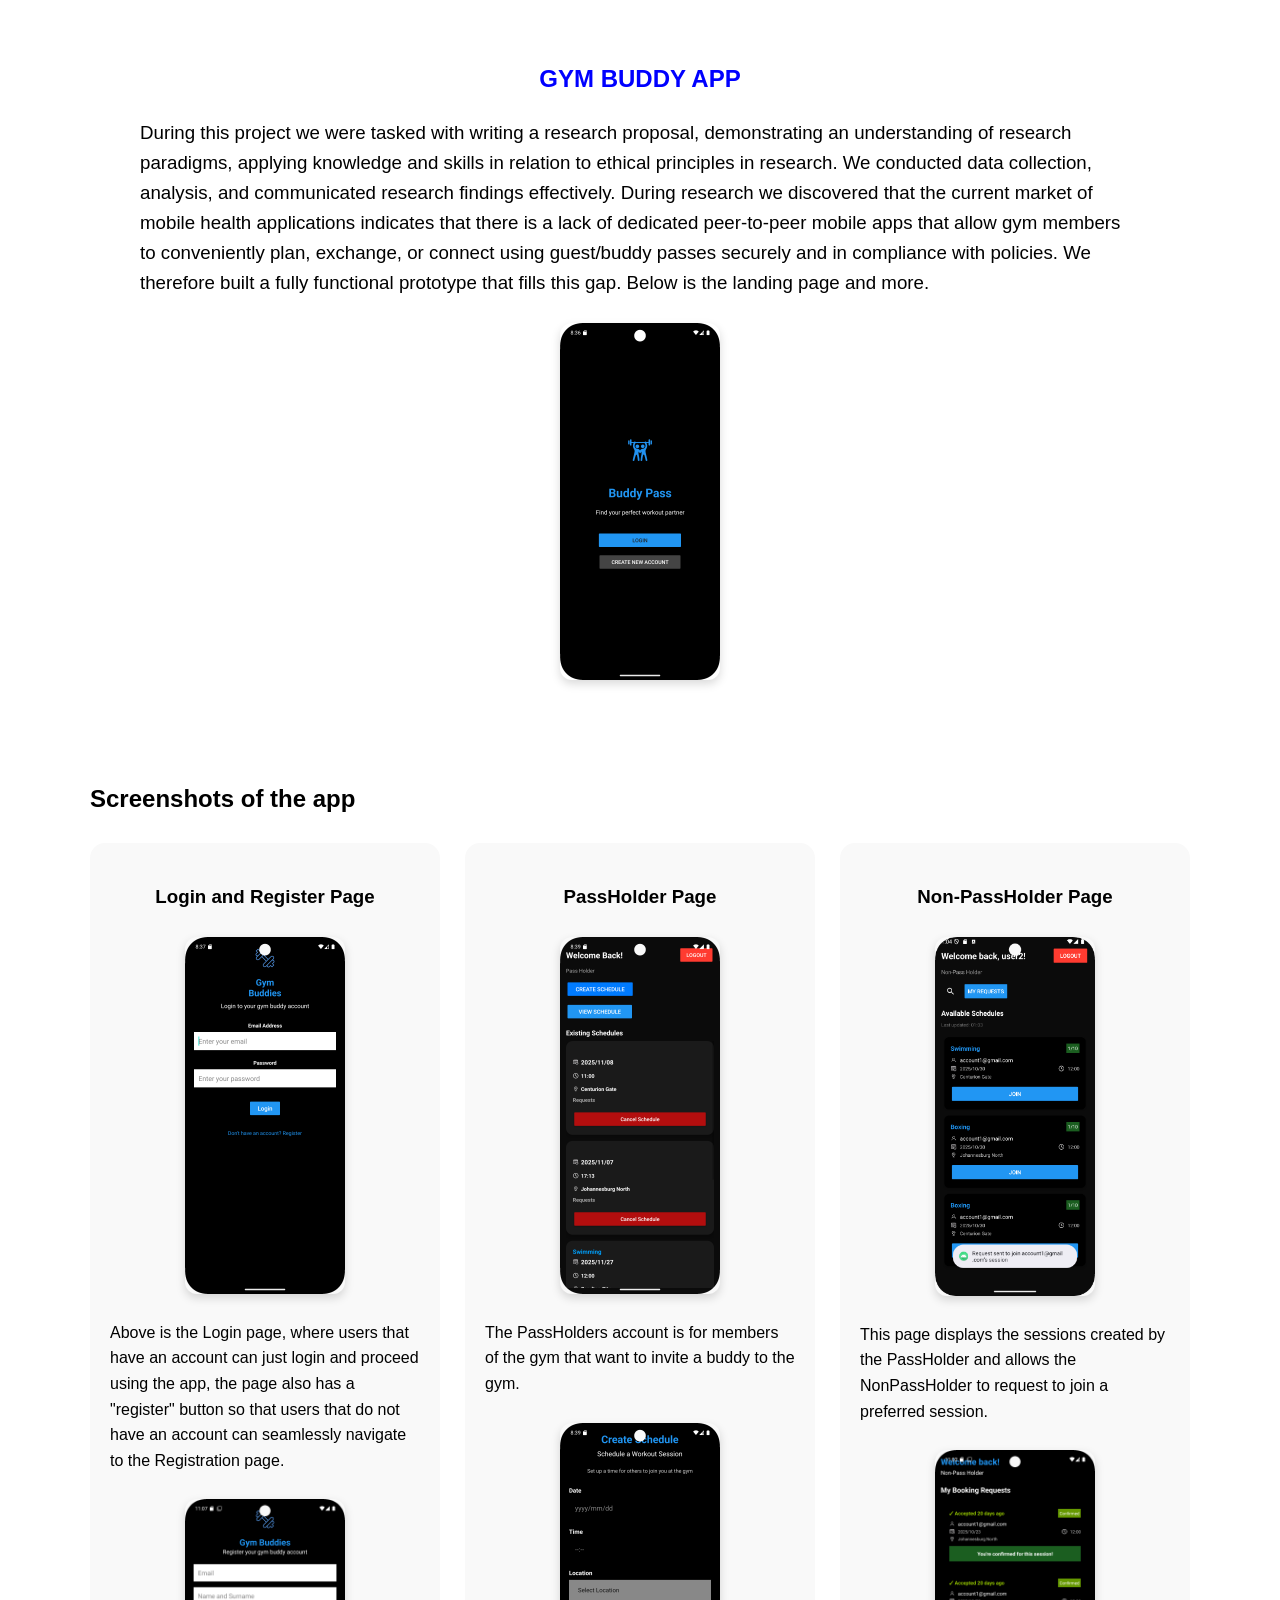
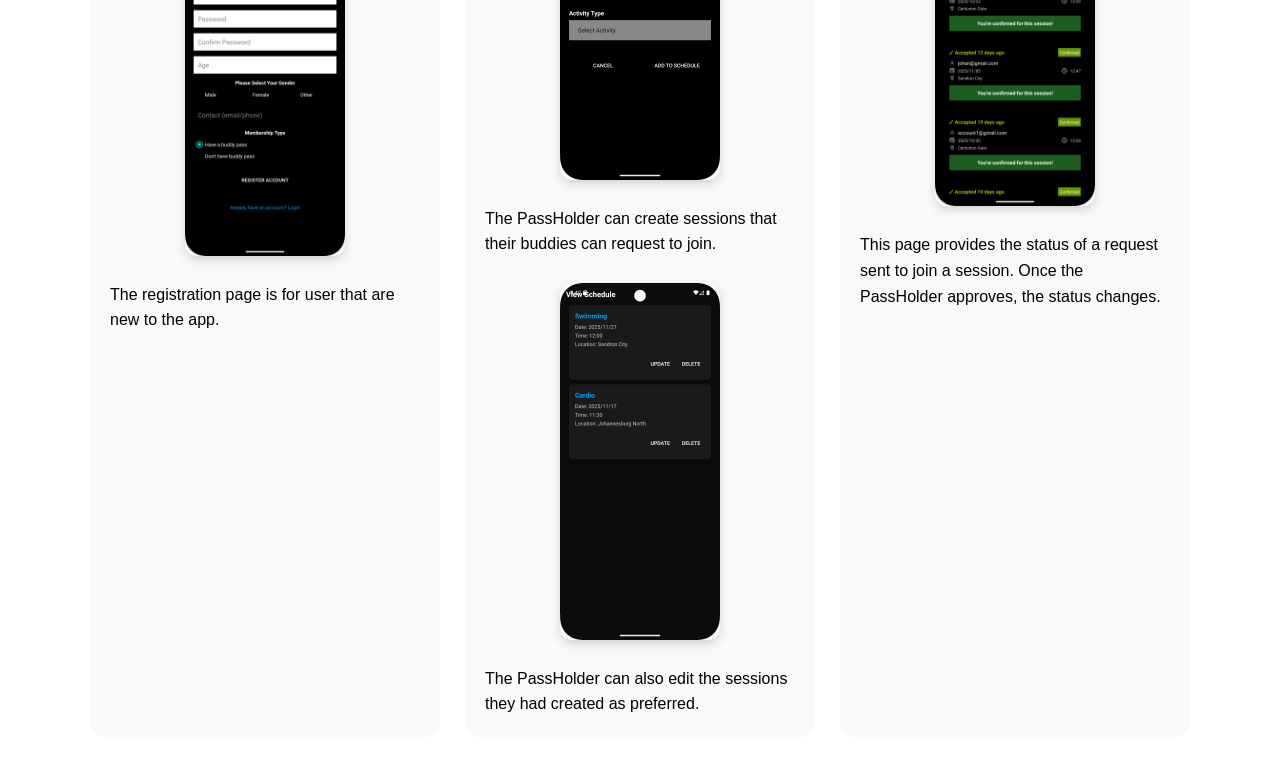
==== gymbuddy.html @ 72a8c02f "Update gymbuddy.html" ====
<!DOCTYPE html>
<html lang="en">
  <head>
    <meta charset="UTF-8" />
    <meta name="viewport" content="width=device-width, initial-scale=1.0" />
    <title>GymBuddyApp</title>
    <link rel="stylesheet" href="gymbuddy.css" />
  </head>

  <body>
    <section class="hero">

      <h1>GYM BUDDY APP</h1>
    
      <h3>
        During this project we were tasked with writing a research proposal,
        demonstrating an understanding of research paradigms, applying knowledge
        and skills in relation to ethical principles in research. We conducted
        data collection, analysis, and communicated research findings effectively.
        During research we discovered that the current market of mobile health
        applications indicates that there is a lack of dedicated peer-to-peer
        mobile apps that allow gym members to conveniently plan, exchange, or
        connect using guest/buddy passes securely and in compliance with policies.
        We therefore built a fully functional prototype that fills this gap. Below is the landing
        page and more.
      </h3>
      <img src="homepage.png" alt="Landing Page" class="picture">
    </section>

    <section id="functions" class="functions">
      <h2>Screenshots of the app</h2>

      <div class="functions-grid">
        <div class="functions-card">
          <h3>Login and Register Page</h3>
          <div class="image-row">
            <img src="login.png" alt="login" class="picture">
            <p1>Above is the Login page, where users that have an account can just login and proceed using the app, the page also has a "register" 
              button so that users that do not have an account can seamlessly navigate to the Registration page. </p1>
            <img src="register.png" alt="register" class="picture">
            <p1>The registration page is for user that are new to the app.</p1>
          </div>
        </div>

        <div class="functions-card">
          <h3>PassHolder Page</h3>
          <div class="image-row">
            <img src="PassHolder.png" alt="PassHolder" class="picture">
            <p1>The PassHolders account is for members of the gym that want to invite a buddy to the gym.</p1>
            <img src="CreateSchedules.png" alt="CreateSchedules" class="picture">
            <p1>The PassHolder can create sessions that their buddies can request to join.</p1>
            <img src="EditSchedule.png" alt="EditShedule" class="picture">
            <p1>The PassHolder can also edit the sessions they had created as preferred.</p1>
          </div>
        </div>

        <div class="functions-card">
          <h3>Non-PassHolder Page</h3>
          <div class="image-row">
            <img src="NonPassHolder.png" alt="NonPassHolder" class="picture">
            <p1>This page displays the sessions created by the PassHolder and allows the NonPassHolder to request to join a preferred session.</p1>
            <img src="RequestStatus.png" alt="RequestStatus" class="picture">
            <p1>This page provides the status of a request sent to join a session. Once the PassHolder approves, the status changes.</p1>
          </div>
        </div>

        <!--<div class="functions-card">
          <h3>View Request Status</h3>
          <div class="image-row">
            <img src="RequestStatus.png" alt="RequestStatus" class="picture">
          </div>
        </div>-->
      </div>
    </section>
  </body>
</html>
---- gymbuddy.css ----
body {
  font-family: Arial, sans-serif;
  margin: 0;
  padding: 0;
  line-height: 1.6;
}

.hero {
  padding: 40px 20px;
  max-width: 1000px;
  margin: auto;
}

.hero h1{
  font-weight: 700;
  text-align: center;
  color: blue;
}

.hero h3 {
  font-weight: normal;
  margin-bottom: 25px;
}

.hero img {
  display: block;
  margin: auto;
}

.picture {
  width: 100%;
  max-width: 160px;    
  height: auto;
  border-radius: 12px;
  box-shadow: 0 4px 10px rgba(0, 0, 0, 0.15);
  margin: 10px;
}

.functions {
  padding: 40px 20px;
  max-width: 1100px;
  margin: auto;
}

.functions-grid {
  display: grid;
  grid-template-columns: repeat(auto-fit, minmax(280px, 1fr));
  gap: 25px;
  margin-top: 25px;
}
.functions-card {
  background: #f9f9f9;
  min-height: 500px;
  padding: 20px;
  border-radius: 15px;
}

.functions-card h3 {
  margin-bottom: 15px;
  text-align: center;
}

.image-row {
  display: flex;
  justify-content: center;
  gap: 16px;
  flex-wrap: wrap;
}

.image-row img {
  max-width: 160px;
  width: 100%;
  height: auto;
}
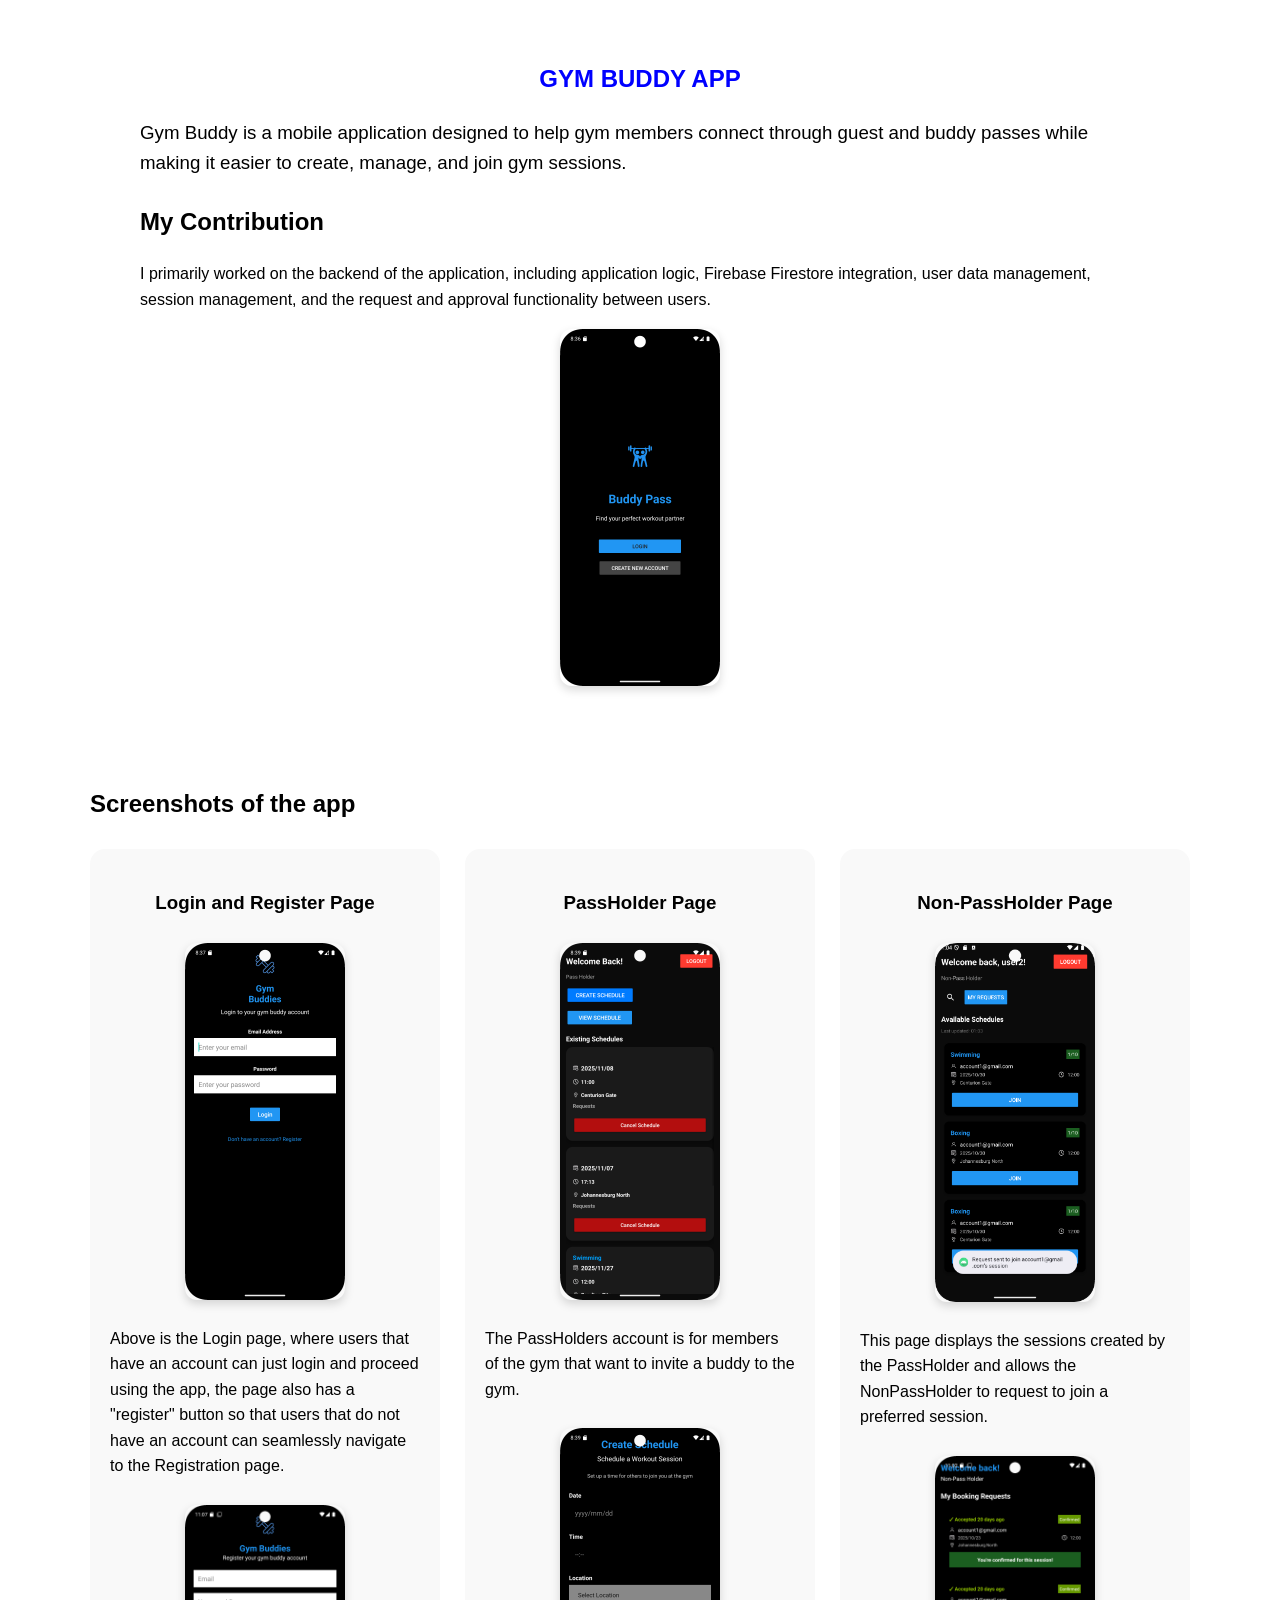
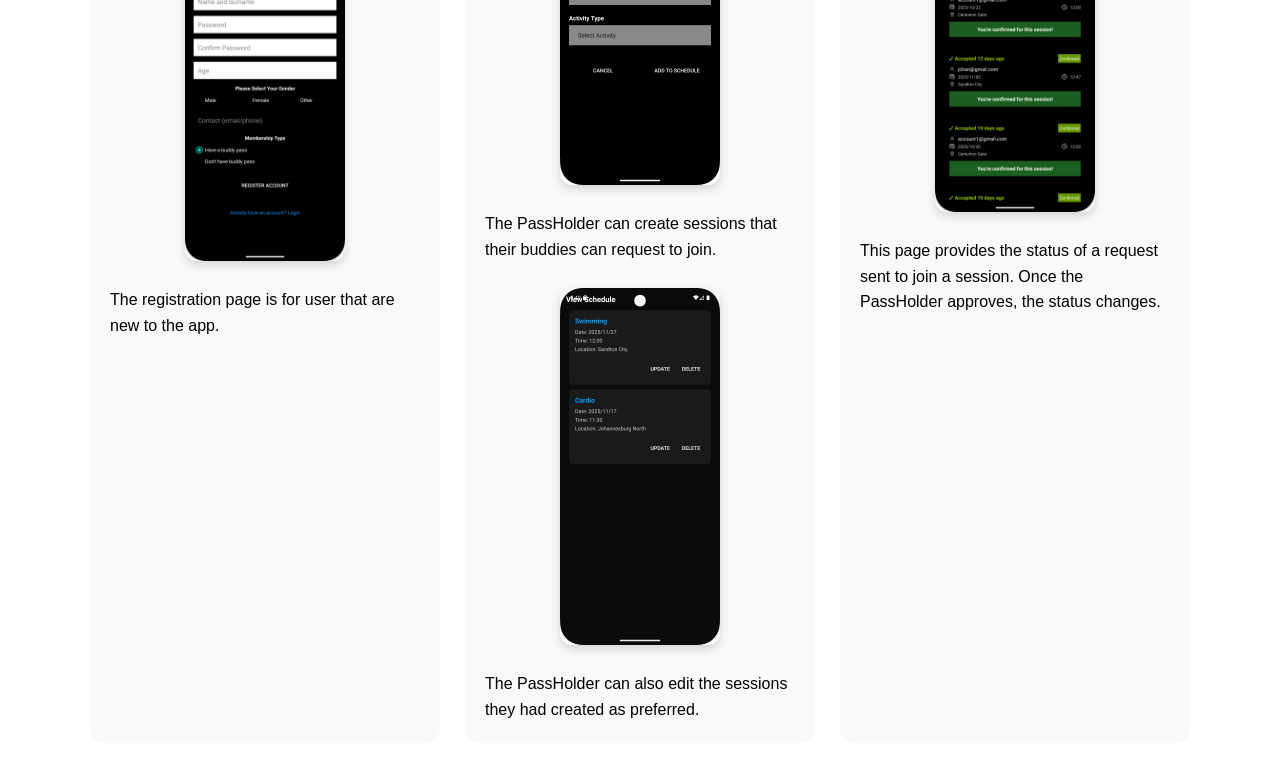
==== commit 646ce8ef: "Revise project overview for Gym Buddy app Updated project description to focus on the Gym Buddy app'" ====
--- a/gymbuddy.html
+++ b/gymbuddy.html
@@ -13,18 +13,21 @@
       <h1>GYM BUDDY APP</h1>
     
       <h3>
-        During this project we were tasked with writing a research proposal,
-        demonstrating an understanding of research paradigms, applying knowledge
-        and skills in relation to ethical principles in research. We conducted
-        data collection, analysis, and communicated research findings effectively.
-        During research we discovered that the current market of mobile health
-        applications indicates that there is a lack of dedicated peer-to-peer
-        mobile apps that allow gym members to conveniently plan, exchange, or
-        connect using guest/buddy passes securely and in compliance with policies.
-        We therefore built a fully functional prototype that fills this gap. Below is the landing
-        page and more.
+        Gym Buddy is a mobile application designed to help gym members
+        connect through guest and buddy passes while making it easier to
+        create, manage, and join gym sessions.
       </h3>
+      
+      <h2>My Contribution</h2>
+      <p>
+        I primarily worked on the backend of the application, including
+        application logic, Firebase Firestore integration, user data management,
+        session management, and the request and approval functionality between
+        users.
+      </p>
+      
       <img src="homepage.png" alt="Landing Page" class="picture">
+      
     </section>
 
     <section id="functions" class="functions">
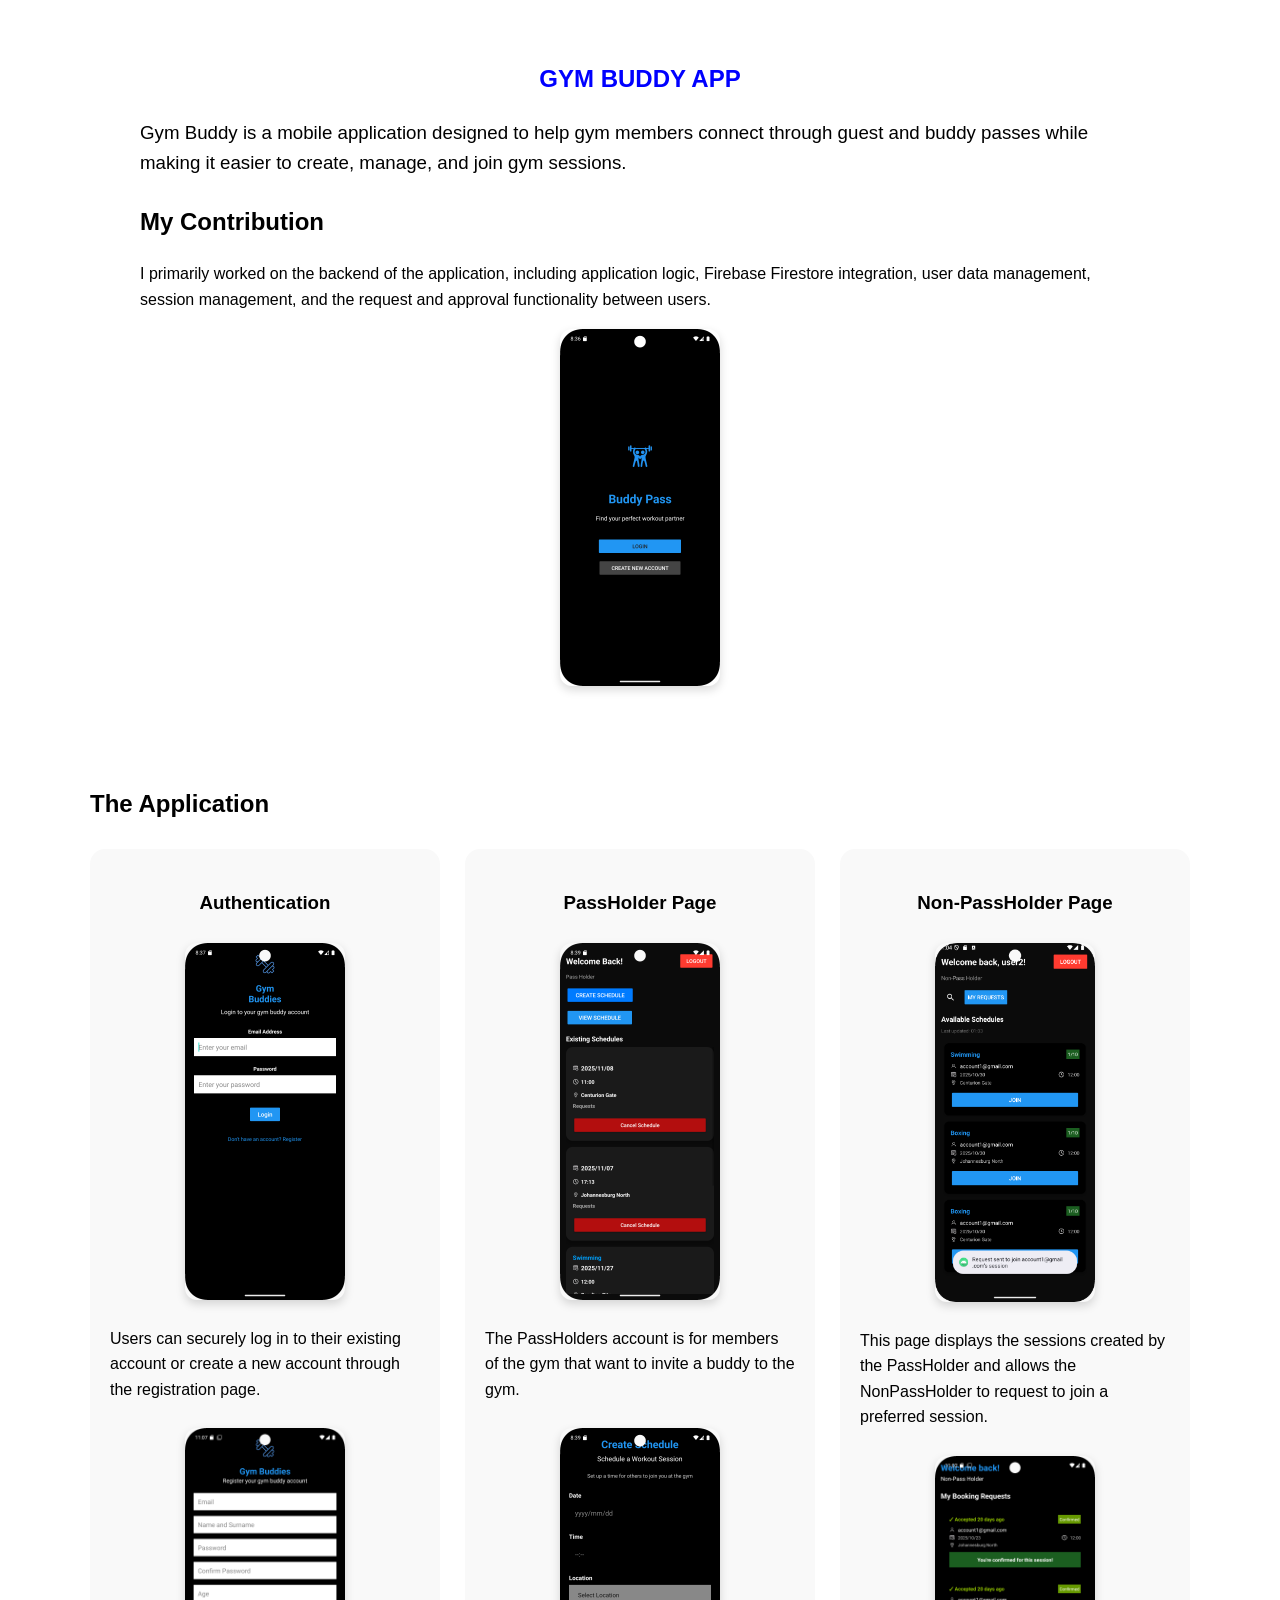
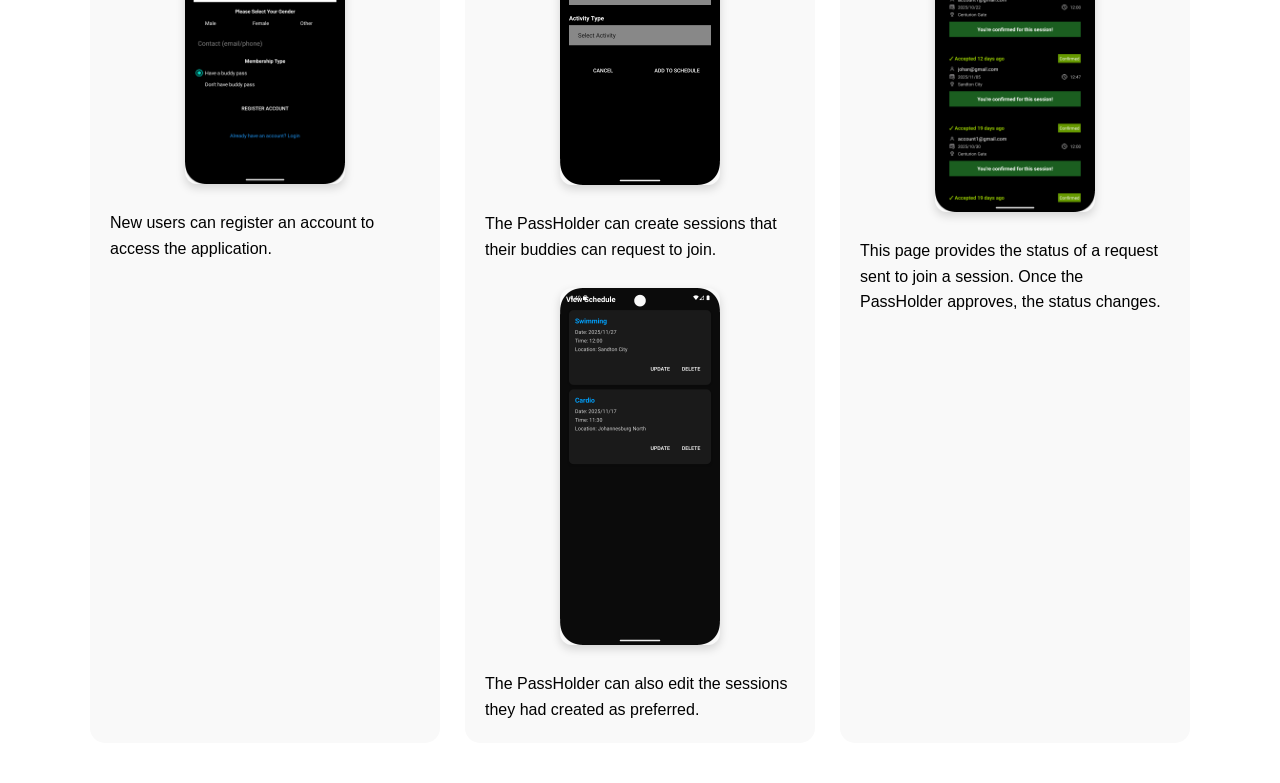
==== commit 1a54efaf: "Update headings and descriptions in gymbuddy.html" ====
--- a/gymbuddy.html
+++ b/gymbuddy.html
@@ -31,17 +31,22 @@
     </section>
 
     <section id="functions" class="functions">
-      <h2>Screenshots of the app</h2>
+      <h2>The Application</h2>
 
       <div class="functions-grid">
         <div class="functions-card">
-          <h3>Login and Register Page</h3>
+          <h3>Authentication</h3>
           <div class="image-row">
+            
             <img src="login.png" alt="login" class="picture">
-            <p1>Above is the Login page, where users that have an account can just login and proceed using the app, the page also has a "register" 
-              button so that users that do not have an account can seamlessly navigate to the Registration page. </p1>
+            
+            <p1>Users can securely log in to their existing account or create a new
+              account through the registration page. </p1>
+            
             <img src="register.png" alt="register" class="picture">
-            <p1>The registration page is for user that are new to the app.</p1>
+            
+            <p1>New users can register an account to access the application.</p1>
+            
           </div>
         </div>
 
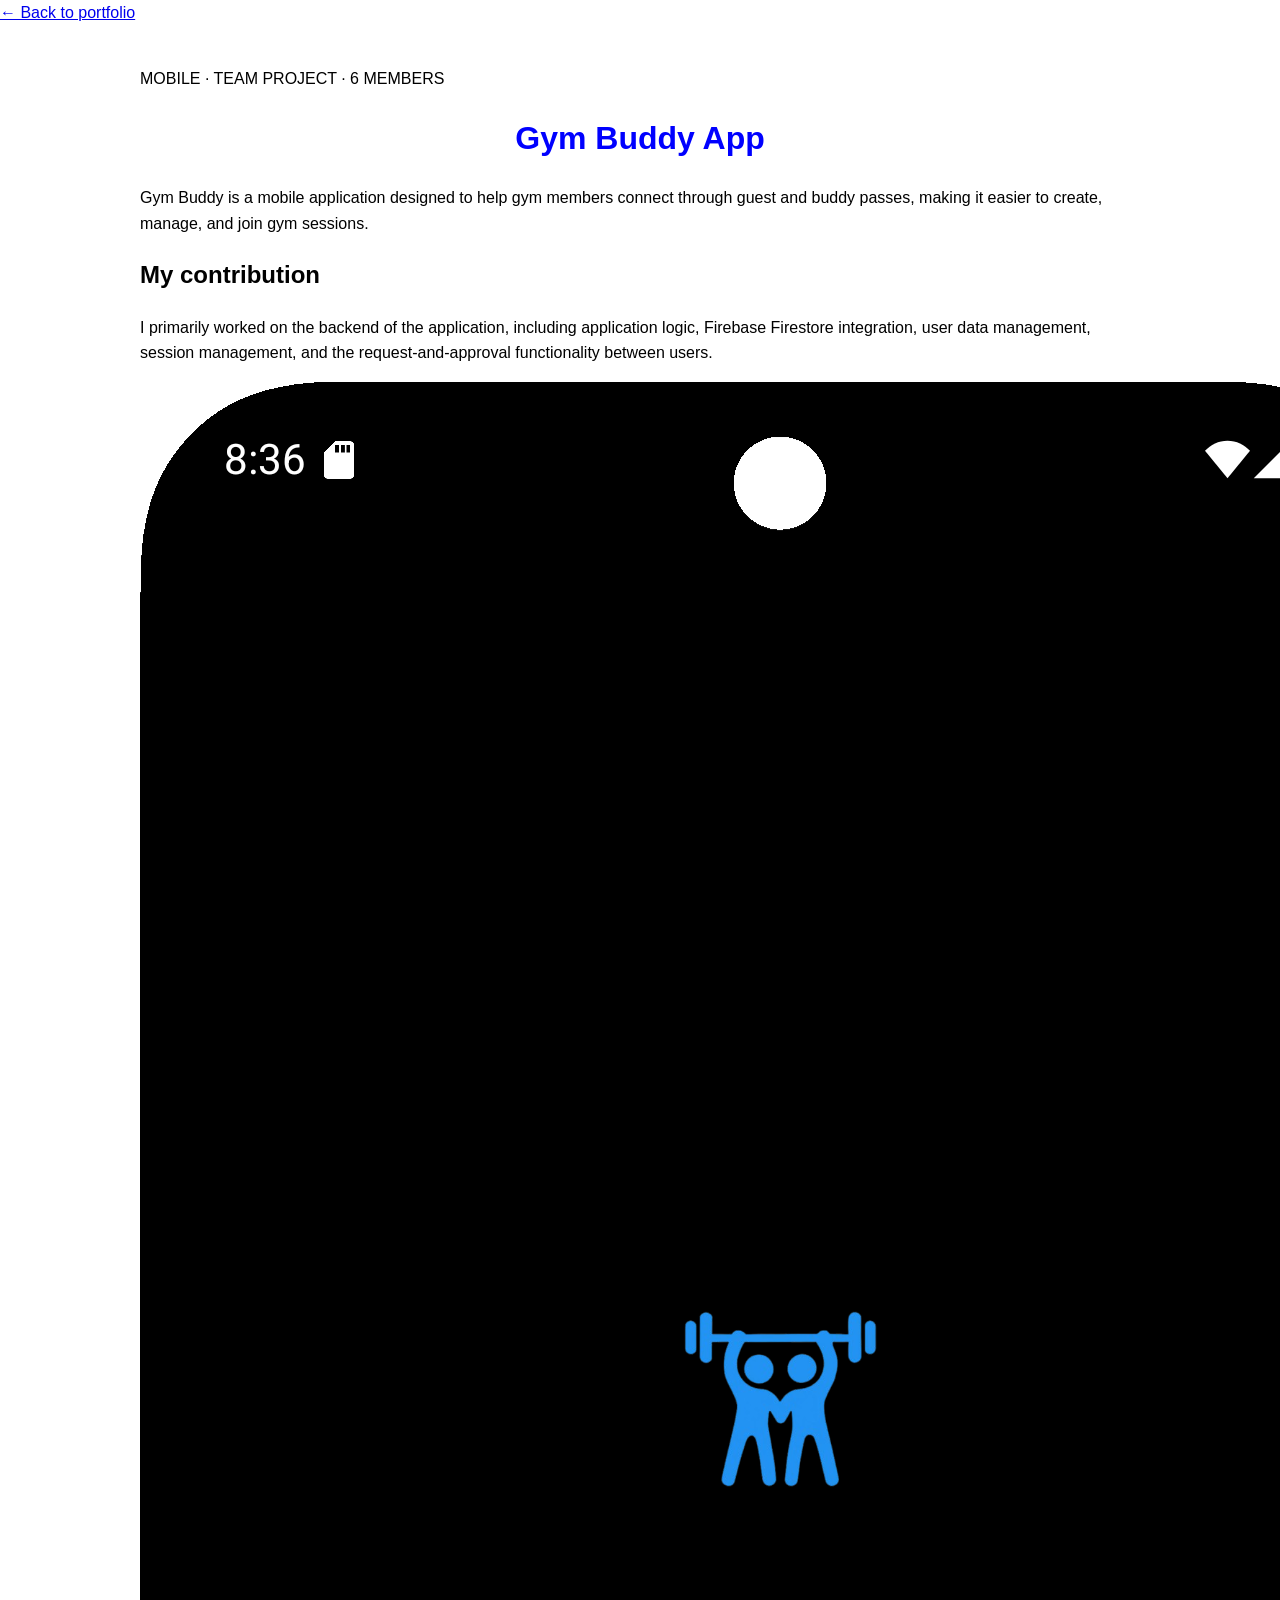
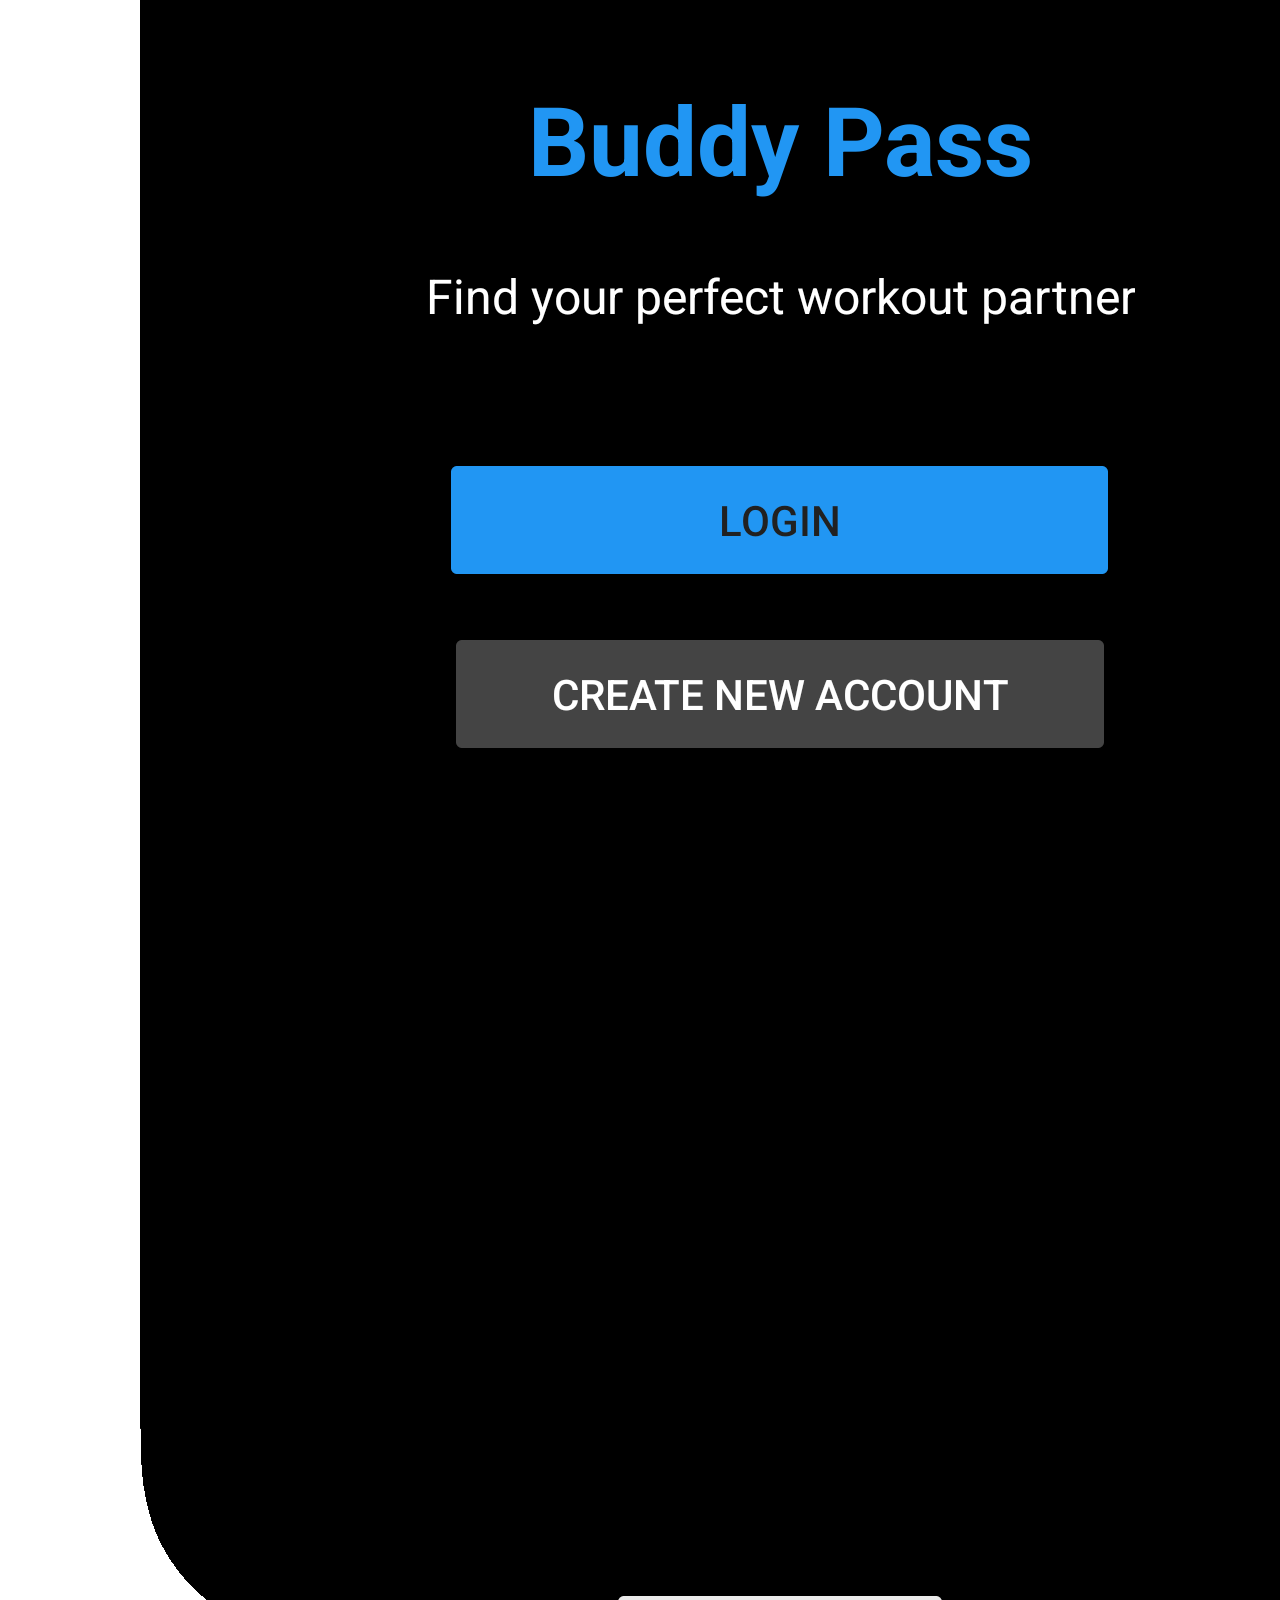
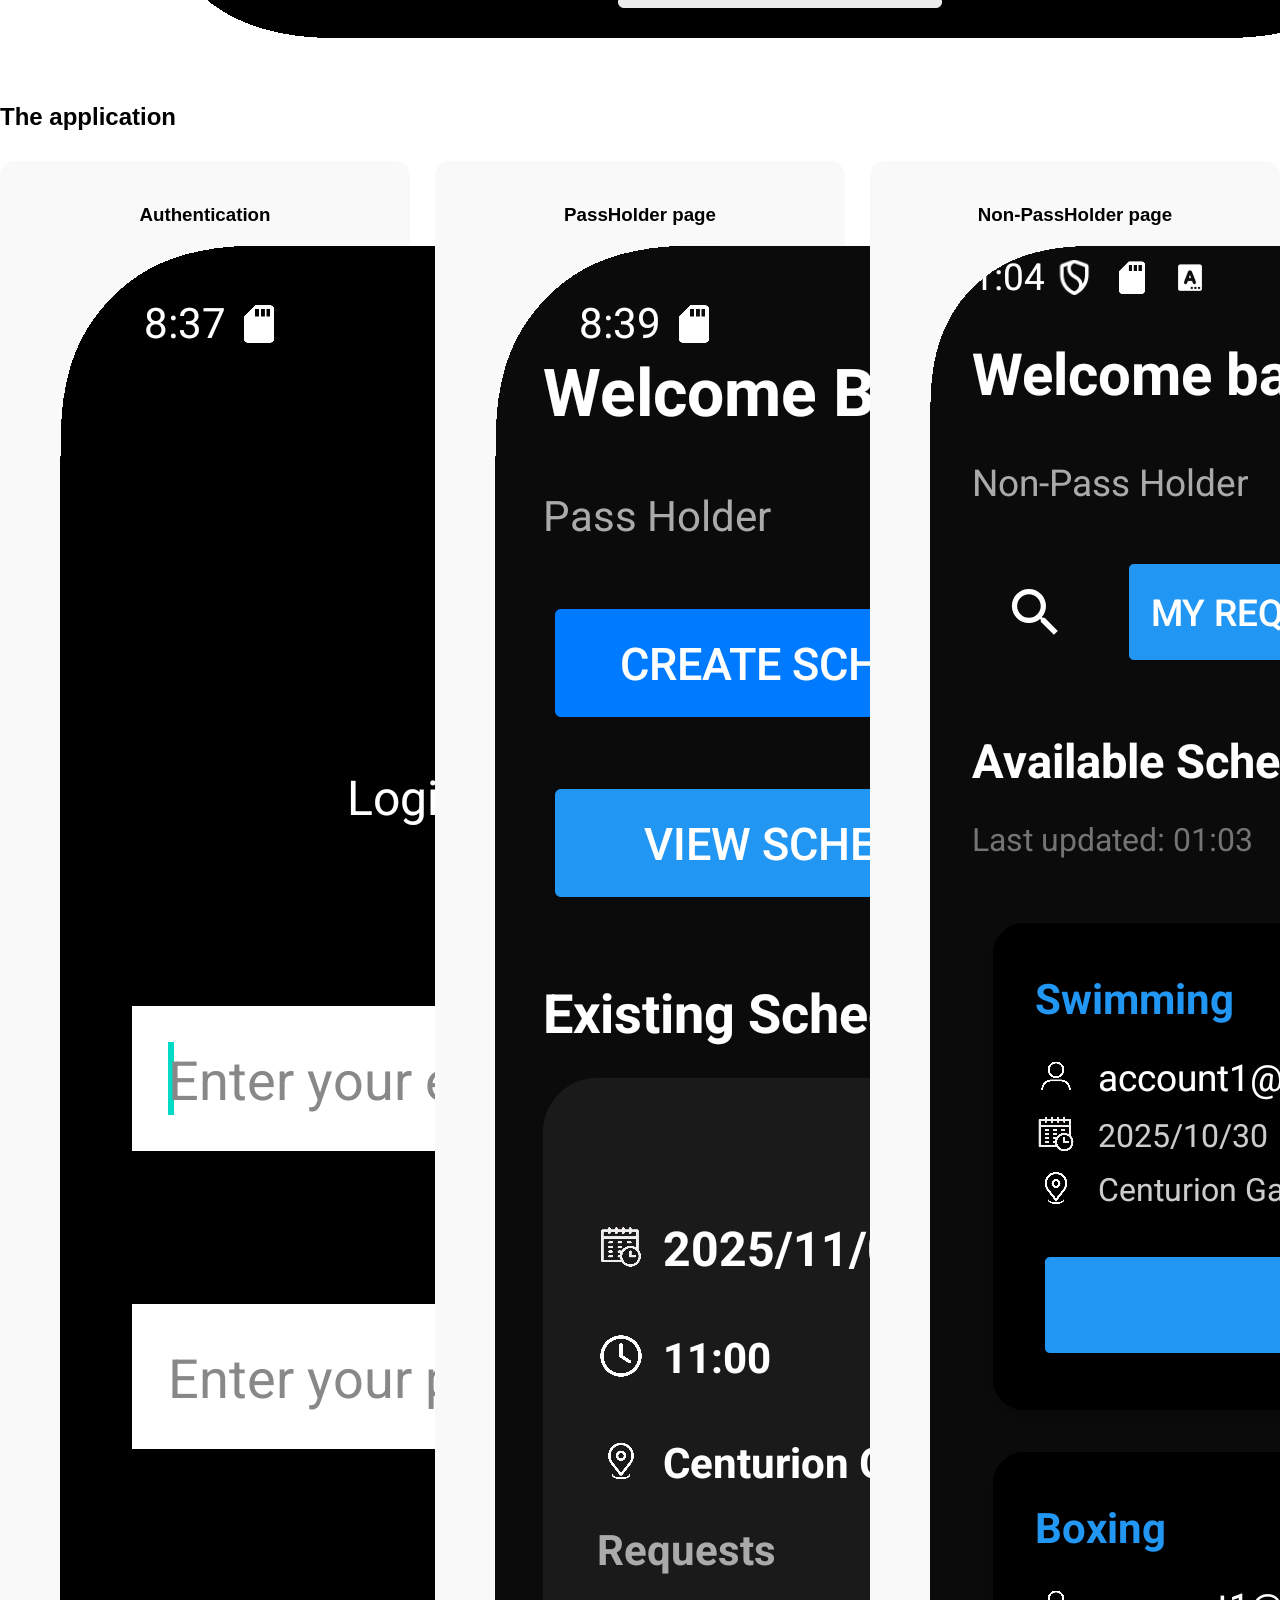
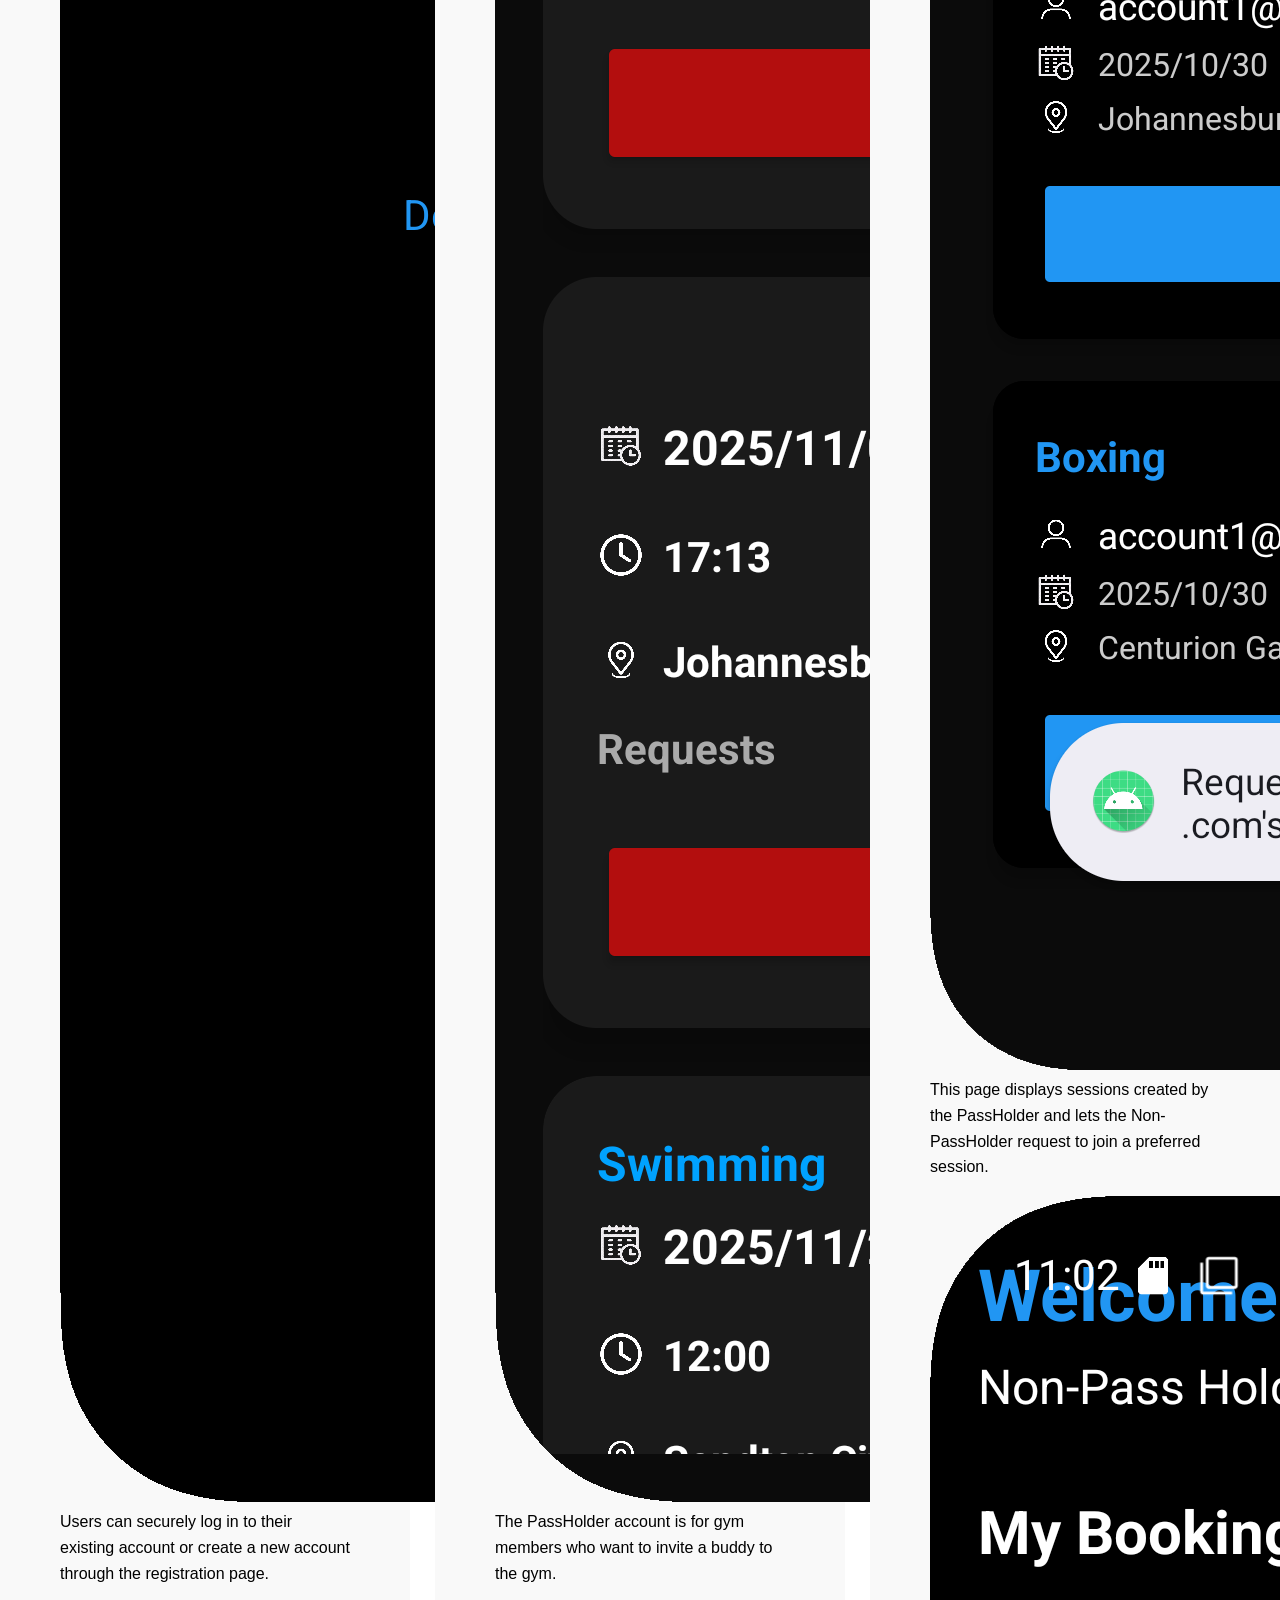
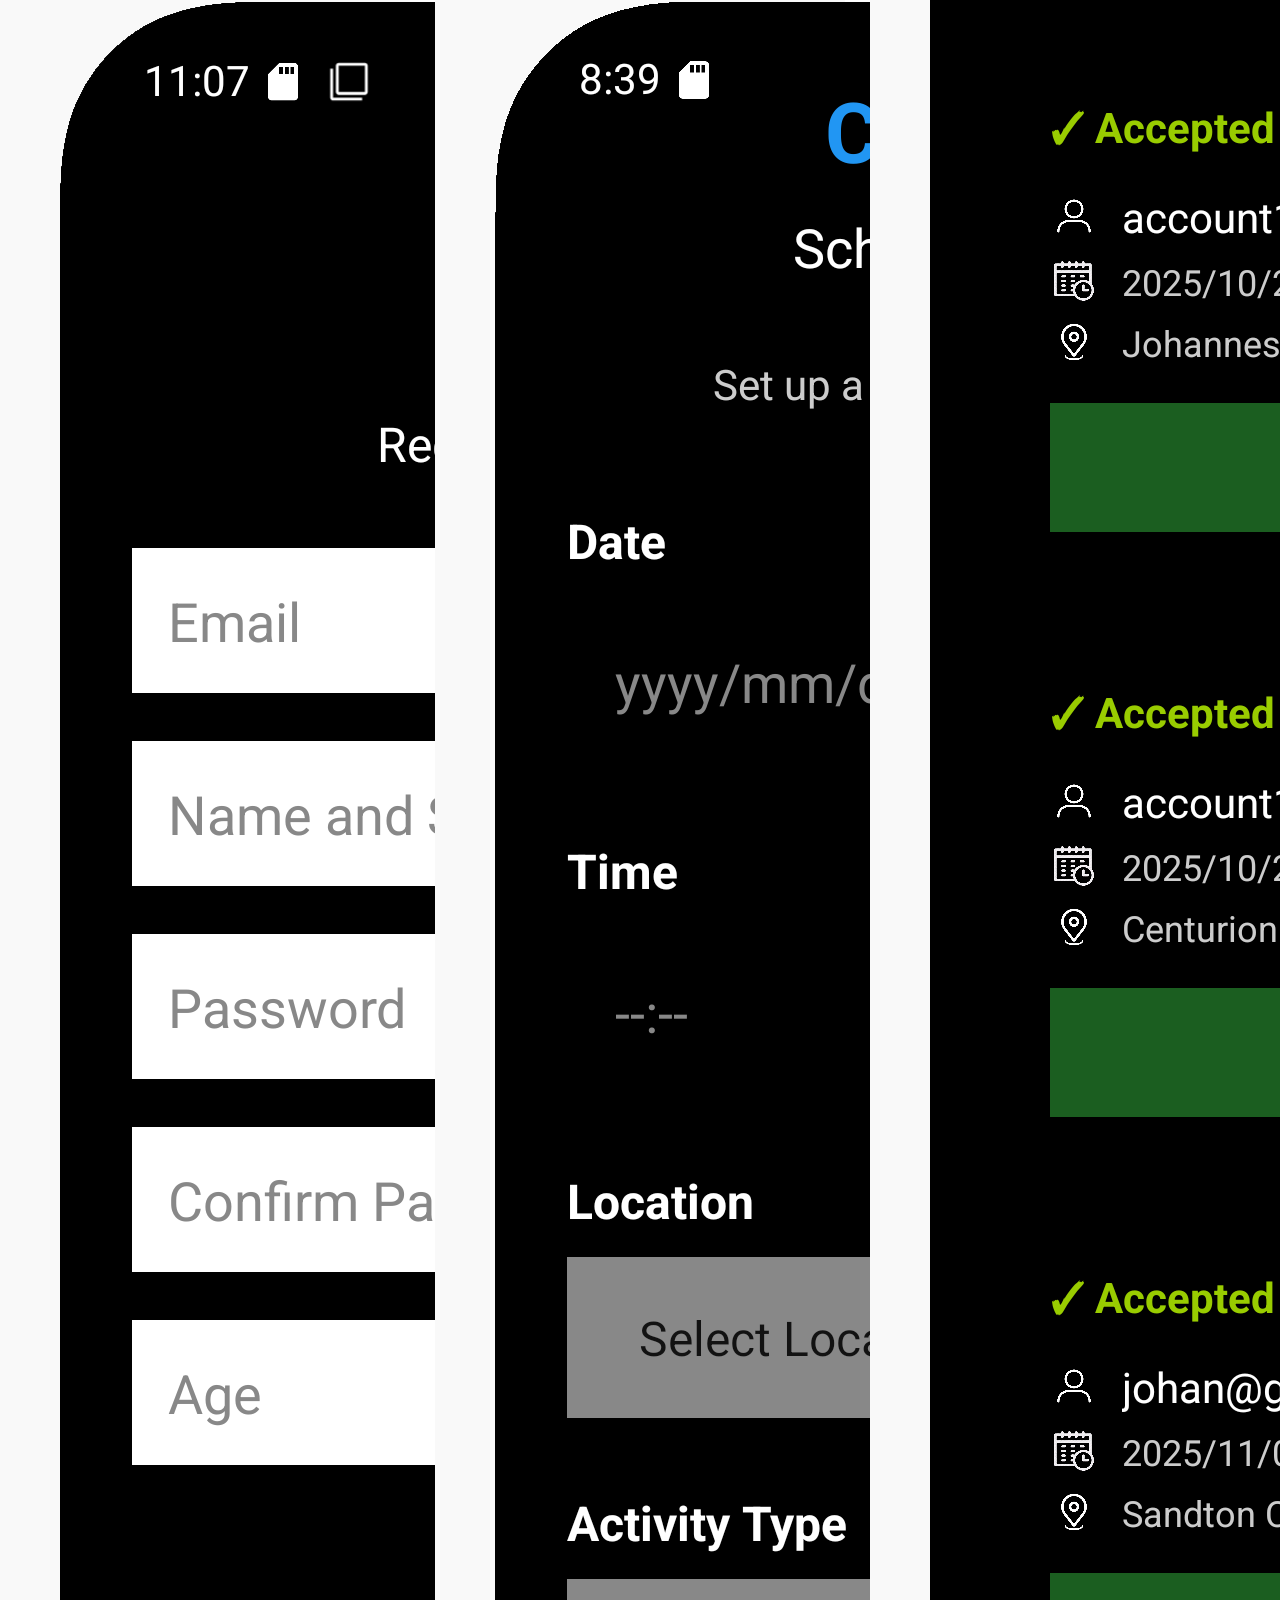
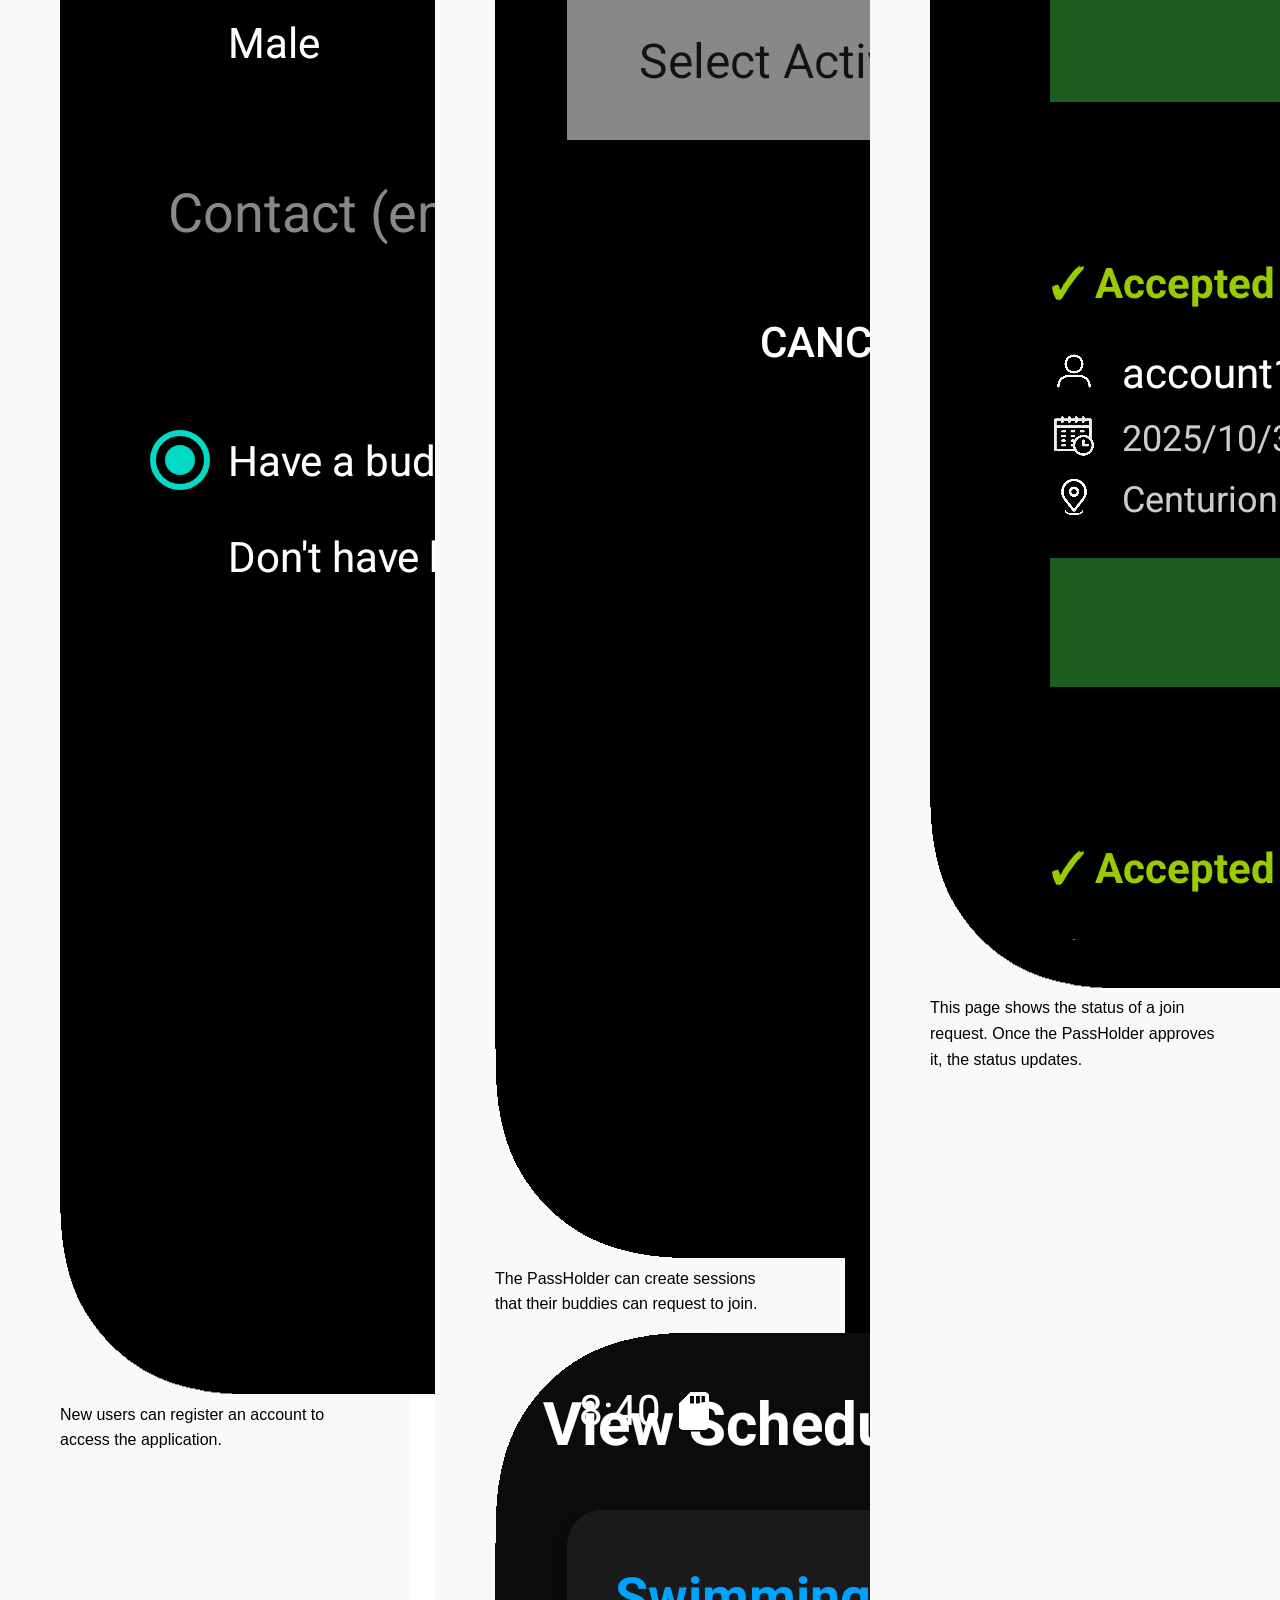
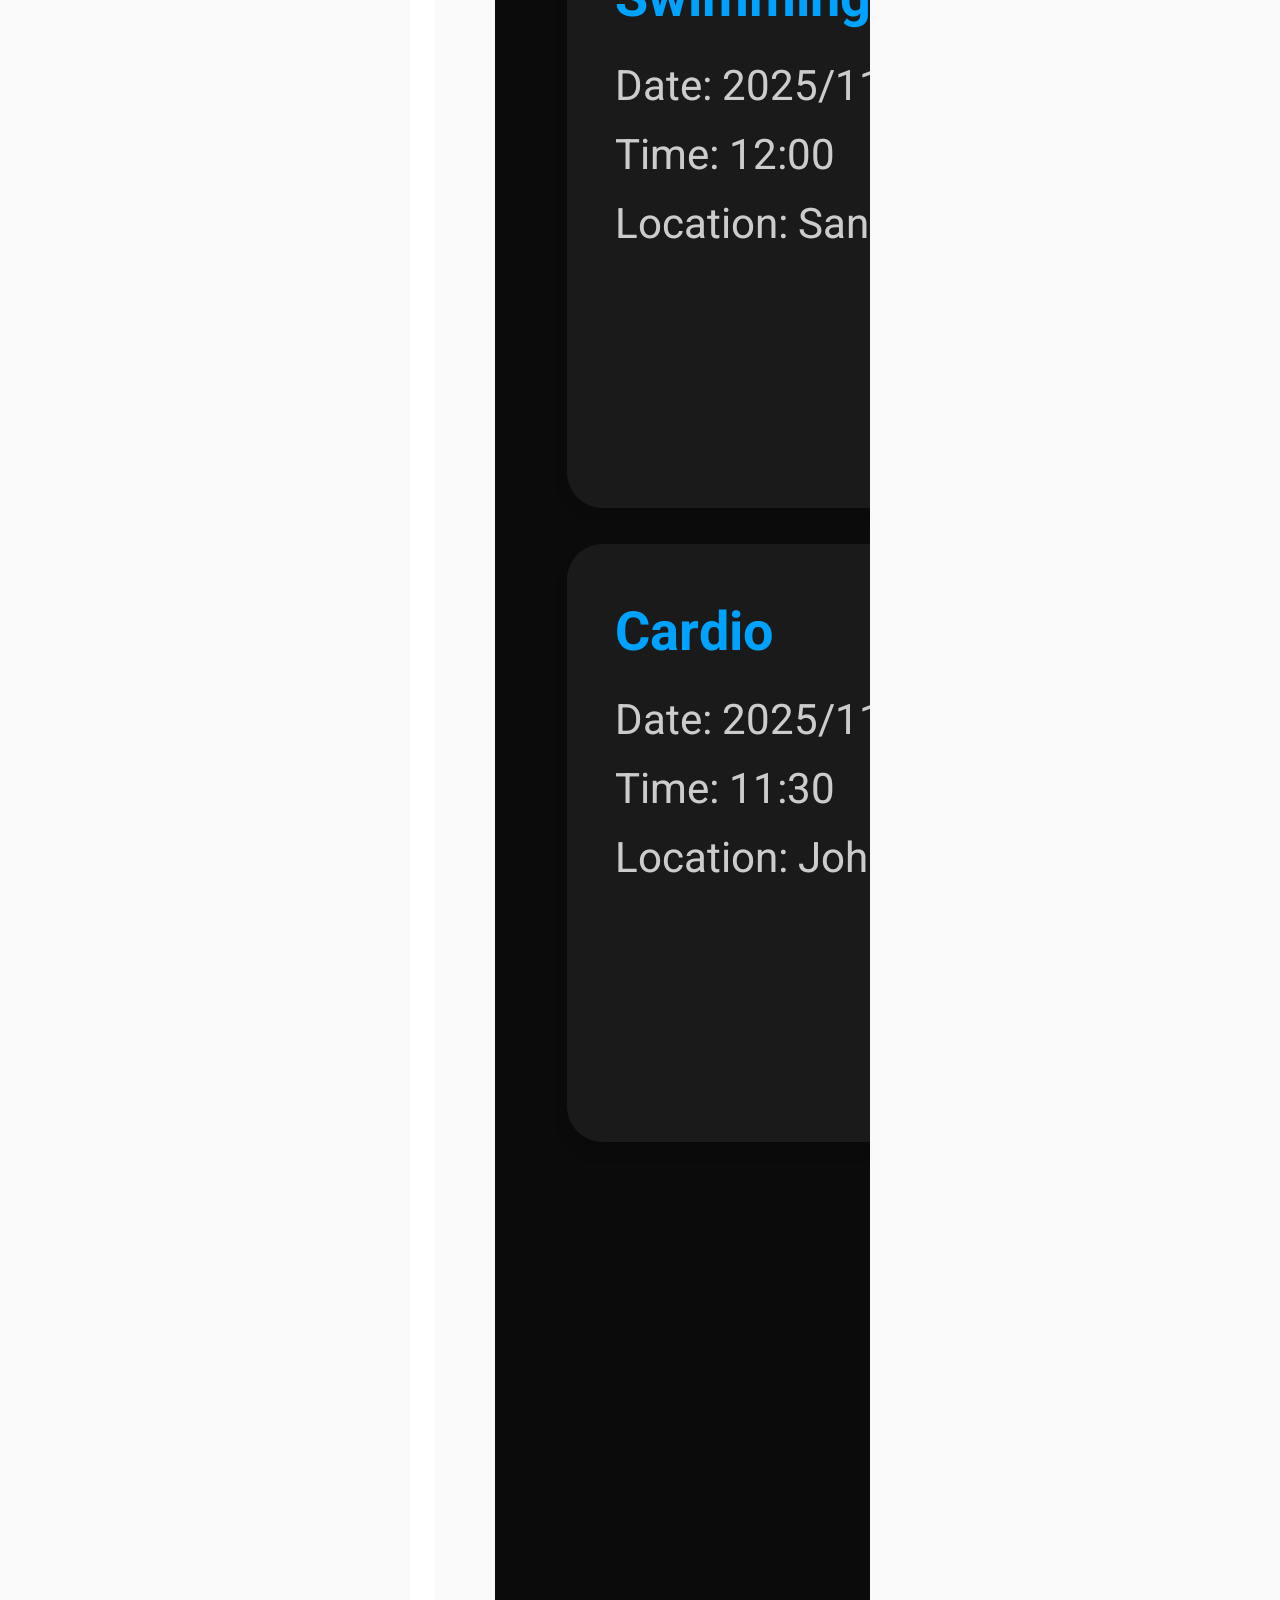
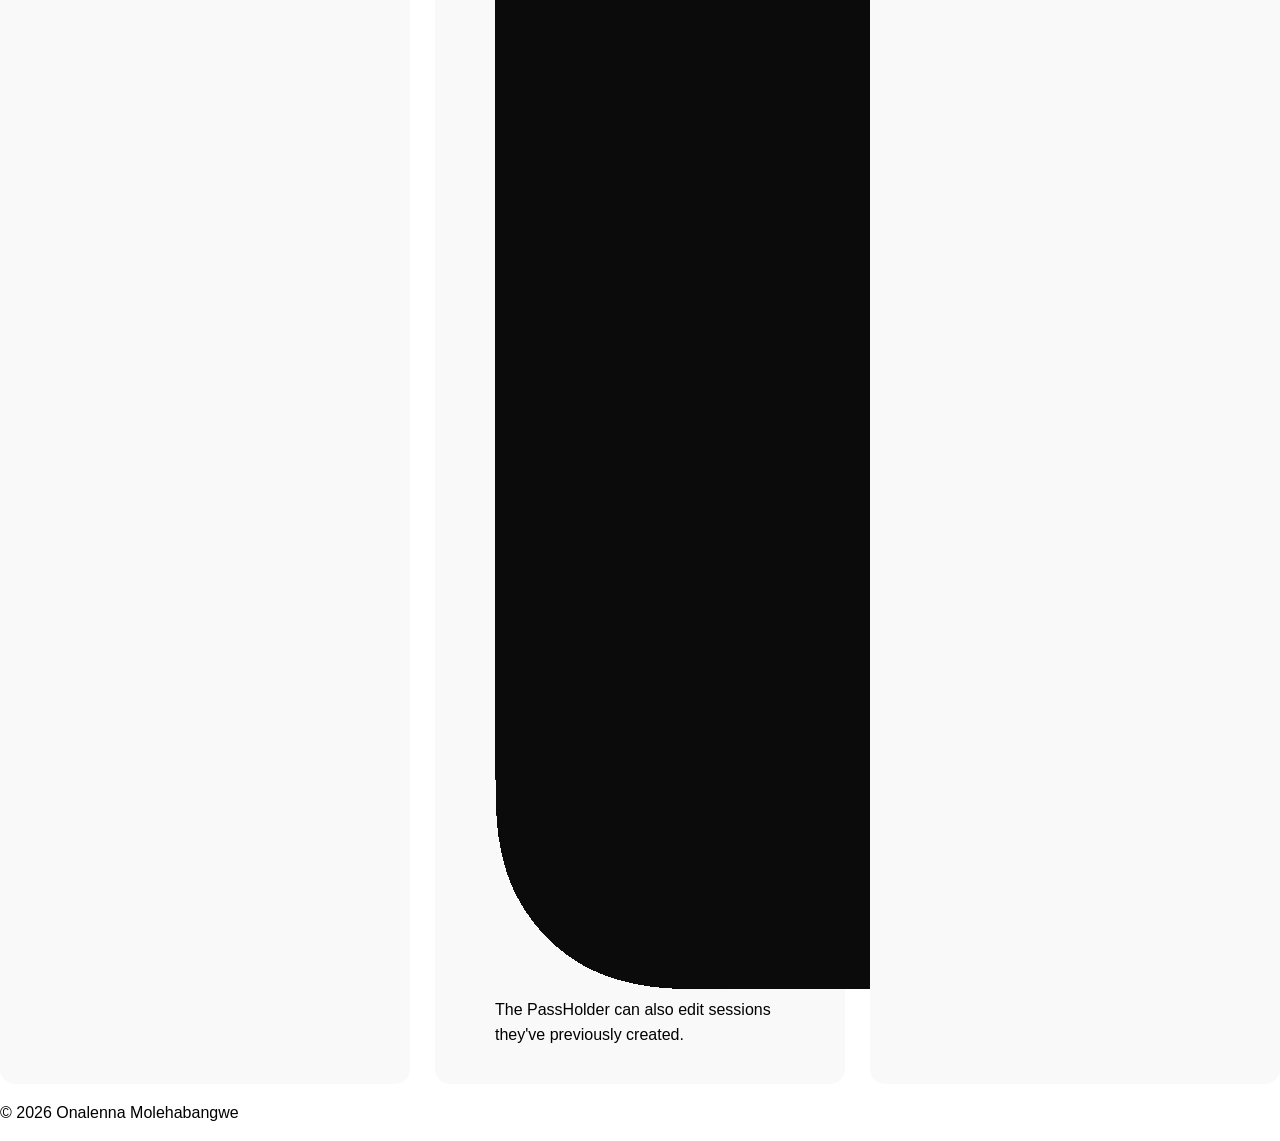
==== commit d7a7ce36: "Revise gymbuddy.html for better structure and content Updated the Gym Buddy App HTML structure, impr" ====
--- a/gymbuddy.html
+++ b/gymbuddy.html
@@ -1,84 +1,99 @@
 <!DOCTYPE html>
 <html lang="en">
-  <head>
-    <meta charset="UTF-8" />
-    <meta name="viewport" content="width=device-width, initial-scale=1.0" />
-    <title>GymBuddyApp</title>
-    <link rel="stylesheet" href="gymbuddy.css" />
-  </head>
+<head>
+<meta charset="UTF-8">
+<meta name="viewport" content="width=device-width, initial-scale=1.0">
+<title>Gym Buddy App — Onalenna Molehabangwe</title>
+<link rel="preconnect" href="https://fonts.googleapis.com">
+<link rel="preconnect" href="https://fonts.gstatic.com" crossorigin>
+<link href="https://fonts.googleapis.com/css2?family=Source+Serif+4:opsz,wght@8..60,500;8..60,600;8..60,700&family=IBM+Plex+Sans:wght@400;500;600&family=IBM+Plex+Mono:wght@400;500&display=swap" rel="stylesheet">
+<link rel="stylesheet" href="gymbuddy.css">
+</head>
+<body>
 
-  <body>
-    <section class="hero">
+<div class="wrap top-nav">
+  <a class="back-link" href="index.html">← Back to portfolio</a>
+</div>
 
-      <h1>GYM BUDDY APP</h1>
-    
-      <h3>
-        Gym Buddy is a mobile application designed to help gym members
-        connect through guest and buddy passes while making it easier to
-        create, manage, and join gym sessions.
-      </h3>
-      
-      <h2>My Contribution</h2>
-      <p>
-        I primarily worked on the backend of the application, including
-        application logic, Firebase Firestore integration, user data management,
-        session management, and the request and approval functionality between
-        users.
-      </p>
-      
-      <img src="homepage.png" alt="Landing Page" class="picture">
-      
-    </section>
+<header class="hero">
+  <div class="wrap">
+    <span class="tag-domain tag-mobile">MOBILE · TEAM PROJECT · 6 MEMBERS</span>
+    <h1>Gym Buddy App</h1>
+    <p class="lede">
+      Gym Buddy is a mobile application designed to help gym members connect through guest and buddy passes, making it easier to create, manage, and join gym sessions.
+    </p>
 
-    <section id="functions" class="functions">
-      <h2>The Application</h2>
+    <h2 class="sub-heading">My contribution</h2>
+    <p class="body-text">
+      I primarily worked on the backend of the application, including application logic, Firebase Firestore integration, user data management, session management, and the request-and-approval functionality between users.
+    </p>
 
-      <div class="functions-grid">
-        <div class="functions-card">
-          <h3>Authentication</h3>
-          <div class="image-row">
-            
-            <img src="login.png" alt="login" class="picture">
-            
-            <p1>Users can securely log in to their existing account or create a new
-              account through the registration page. </p1>
-            
-            <img src="register.png" alt="register" class="picture">
-            
-            <p1>New users can register an account to access the application.</p1>
-            
-          </div>
-        </div>
+    <img src="homepage.png" alt="Gym Buddy landing screen" class="hero-picture">
+  </div>
+</header>
 
-        <div class="functions-card">
-          <h3>PassHolder Page</h3>
-          <div class="image-row">
-            <img src="PassHolder.png" alt="PassHolder" class="picture">
-            <p1>The PassHolders account is for members of the gym that want to invite a buddy to the gym.</p1>
-            <img src="CreateSchedules.png" alt="CreateSchedules" class="picture">
-            <p1>The PassHolder can create sessions that their buddies can request to join.</p1>
-            <img src="EditSchedule.png" alt="EditShedule" class="picture">
-            <p1>The PassHolder can also edit the sessions they had created as preferred.</p1>
-          </div>
-        </div>
+<section id="functions" class="section">
+  <div class="wrap">
+    <h2>The application</h2>
 
-        <div class="functions-card">
-          <h3>Non-PassHolder Page</h3>
-          <div class="image-row">
-            <img src="NonPassHolder.png" alt="NonPassHolder" class="picture">
-            <p1>This page displays the sessions created by the PassHolder and allows the NonPassHolder to request to join a preferred session.</p1>
-            <img src="RequestStatus.png" alt="RequestStatus" class="picture">
-            <p1>This page provides the status of a request sent to join a session. Once the PassHolder approves, the status changes.</p1>
-          </div>
-        </div>
+    <div class="functions-grid">
 
-        <!--<div class="functions-card">
-          <h3>View Request Status</h3>
-          <div class="image-row">
-            <img src="RequestStatus.png" alt="RequestStatus" class="picture">
-          </div>
-        </div>-->
-      </div>
-    </section>
-  </body>
+      <article class="functions-card">
+        <h3>Authentication</h3>
+
+        <figure class="shot">
+          <img src="login.png" alt="Login screen">
+          <figcaption>Users can securely log in to their existing account or create a new account through the registration page.</figcaption>
+        </figure>
+
+        <figure class="shot">
+          <img src="register.png" alt="Registration screen">
+          <figcaption>New users can register an account to access the application.</figcaption>
+        </figure>
+      </article>
+
+      <article class="functions-card">
+        <h3>PassHolder page</h3>
+
+        <figure class="shot">
+          <img src="PassHolder.png" alt="PassHolder home screen">
+          <figcaption>The PassHolder account is for gym members who want to invite a buddy to the gym.</figcaption>
+        </figure>
+
+        <figure class="shot">
+          <img src="CreateSchedules.png" alt="Create schedule screen">
+          <figcaption>The PassHolder can create sessions that their buddies can request to join.</figcaption>
+        </figure>
+
+        <figure class="shot">
+          <img src="EditSchedule.png" alt="Edit schedule screen">
+          <figcaption>The PassHolder can also edit sessions they've previously created.</figcaption>
+        </figure>
+      </article>
+
+      <article class="functions-card">
+        <h3>Non-PassHolder page</h3>
+
+        <figure class="shot">
+          <img src="NonPassHolder.png" alt="Non-PassHolder home screen">
+          <figcaption>This page displays sessions created by the PassHolder and lets the Non-PassHolder request to join a preferred session.</figcaption>
+        </figure>
+
+        <figure class="shot">
+          <img src="RequestStatus.png" alt="Request status screen">
+          <figcaption>This page shows the status of a join request. Once the PassHolder approves it, the status updates.</figcaption>
+        </figure>
+      </article>
+
+    </div>
+  </div>
+</section>
+
+<footer class="footer">
+  <div class="wrap">
+    <p>© 2026 Onalenna Molehabangwe</p>
+  </div>
+</footer>
+
+</body>
 </html>
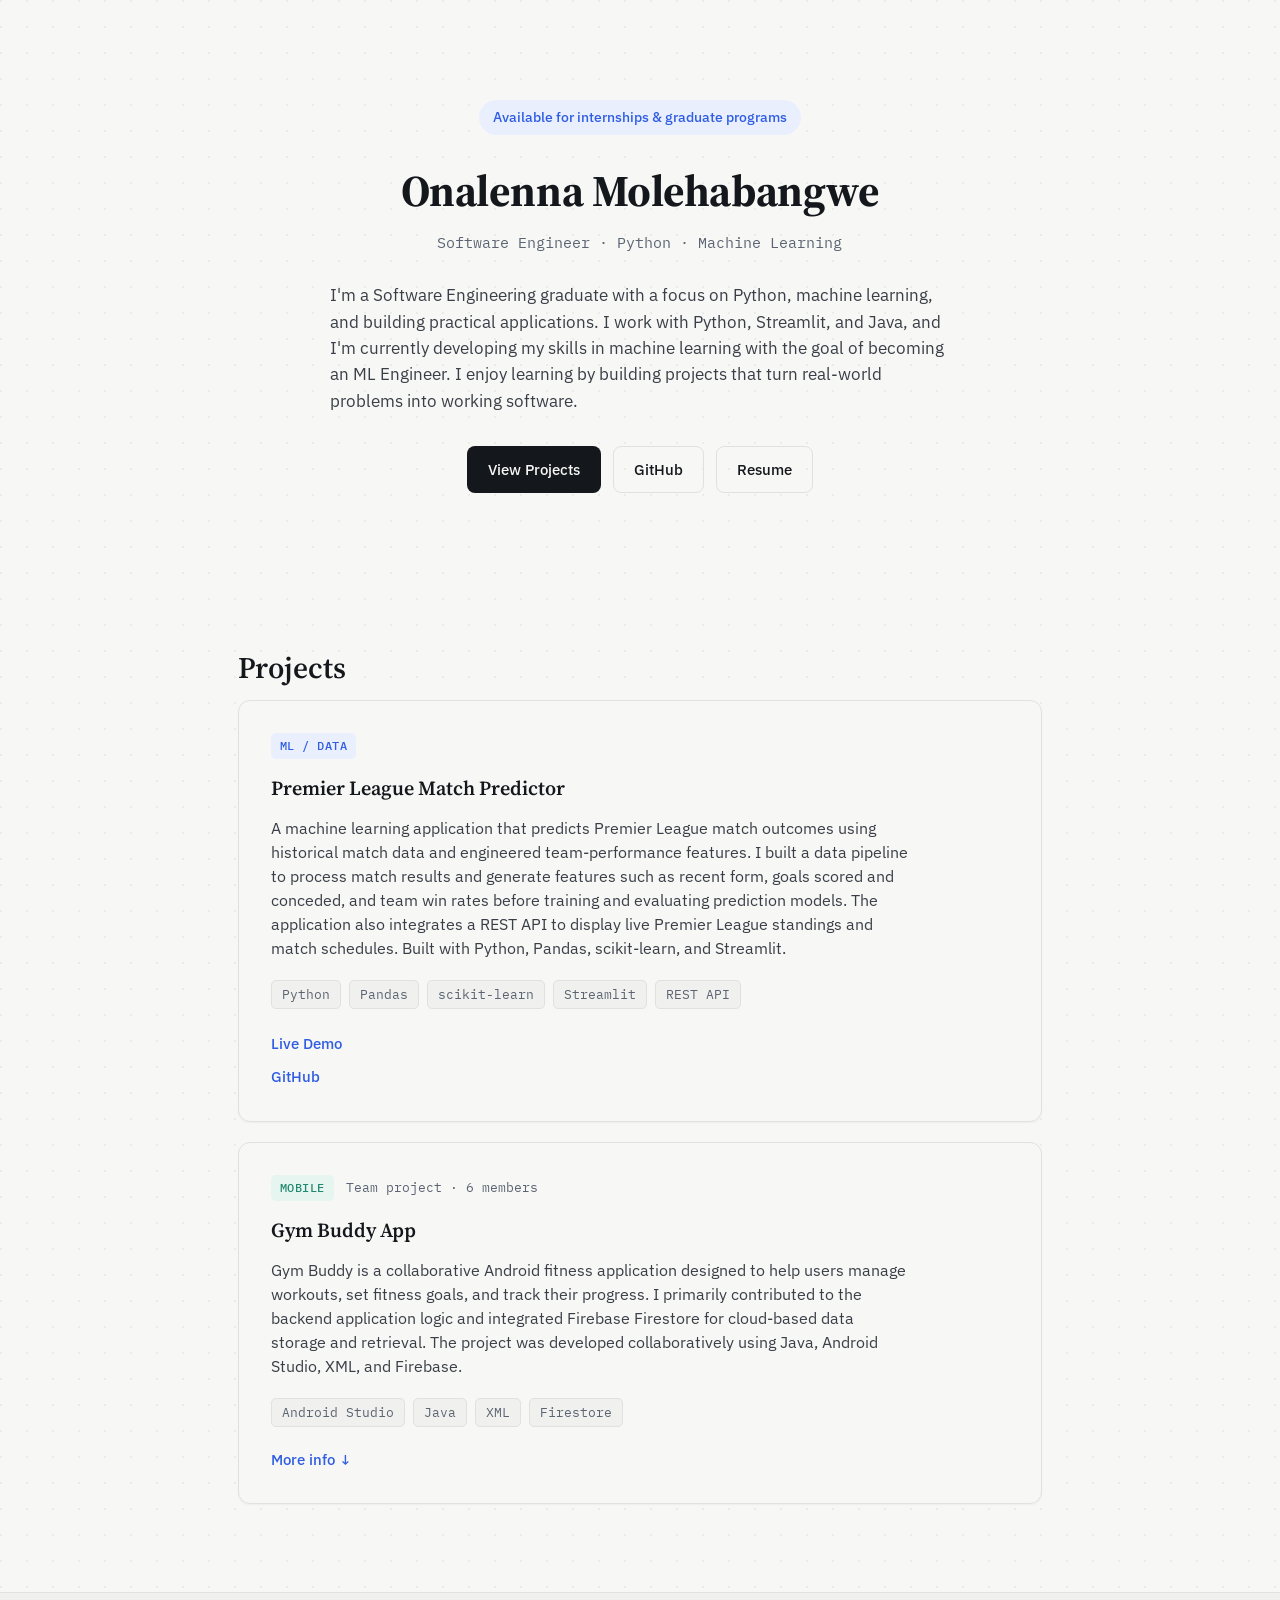
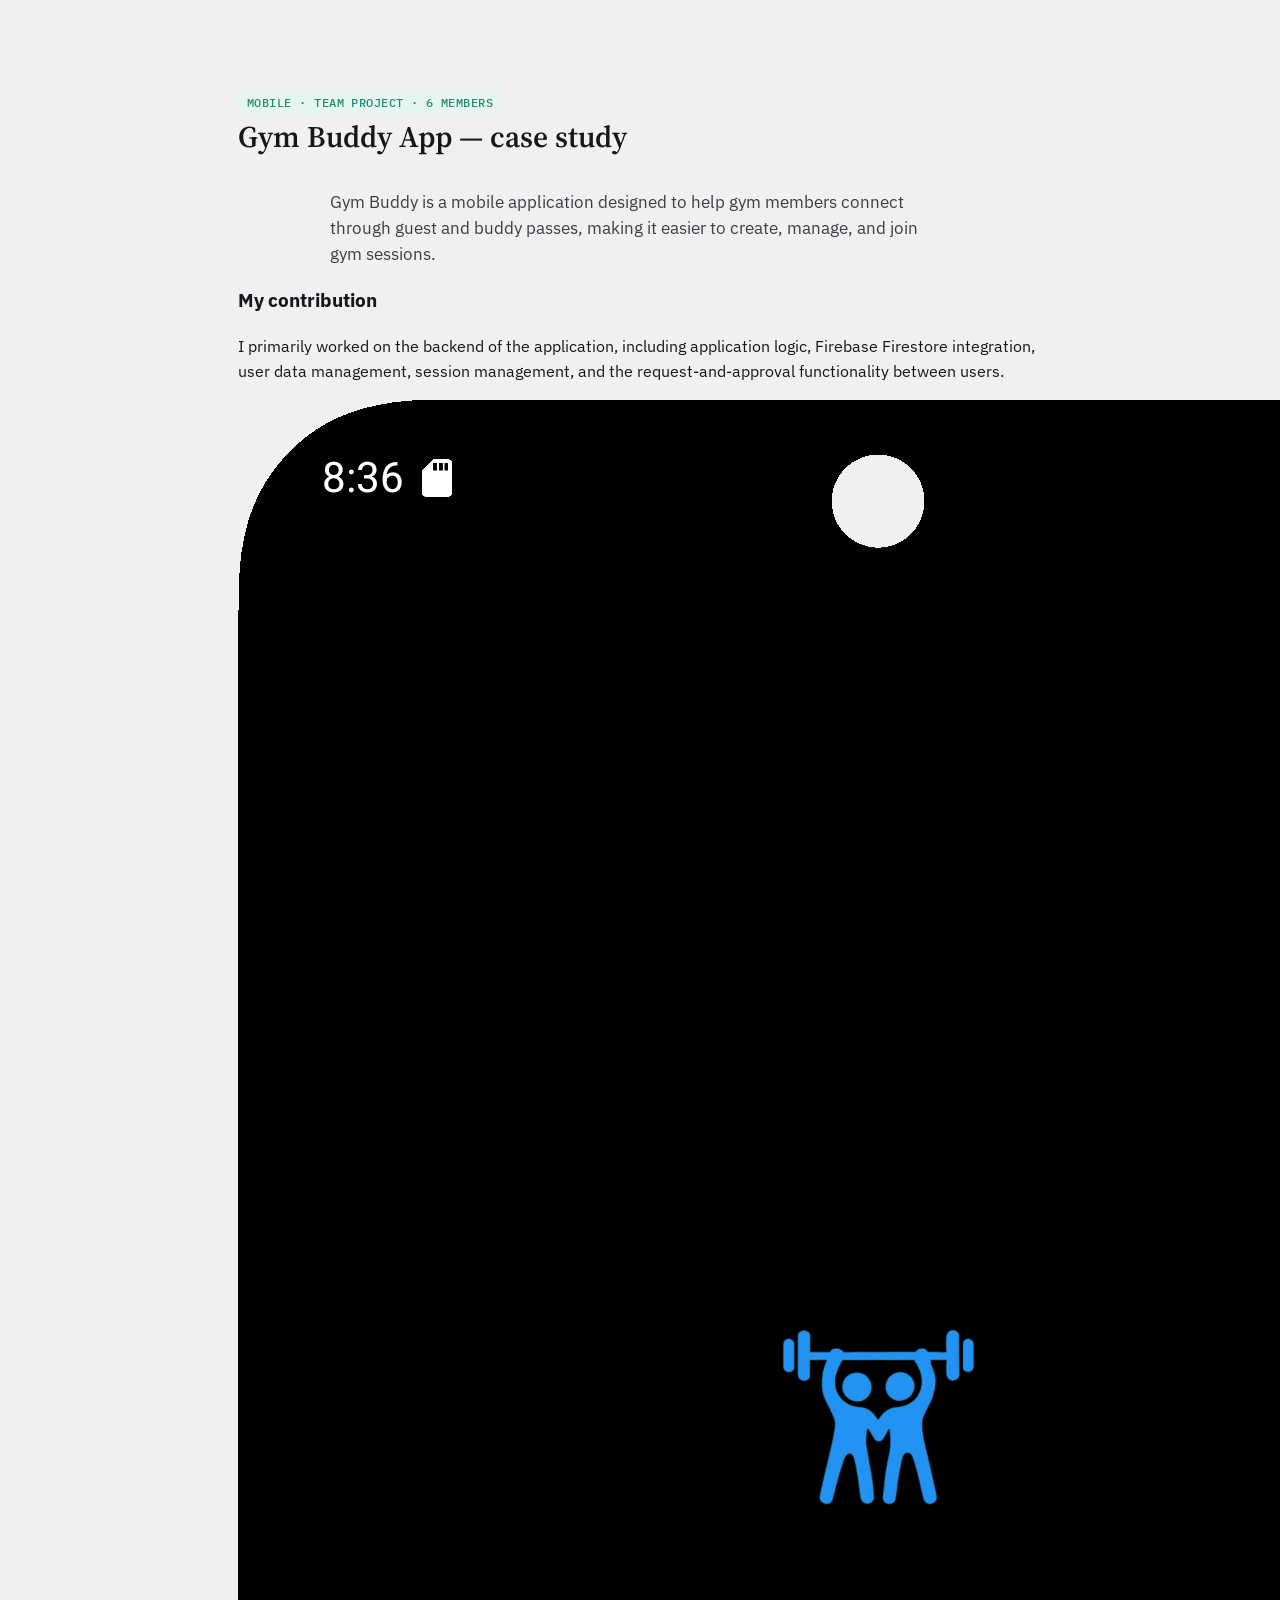
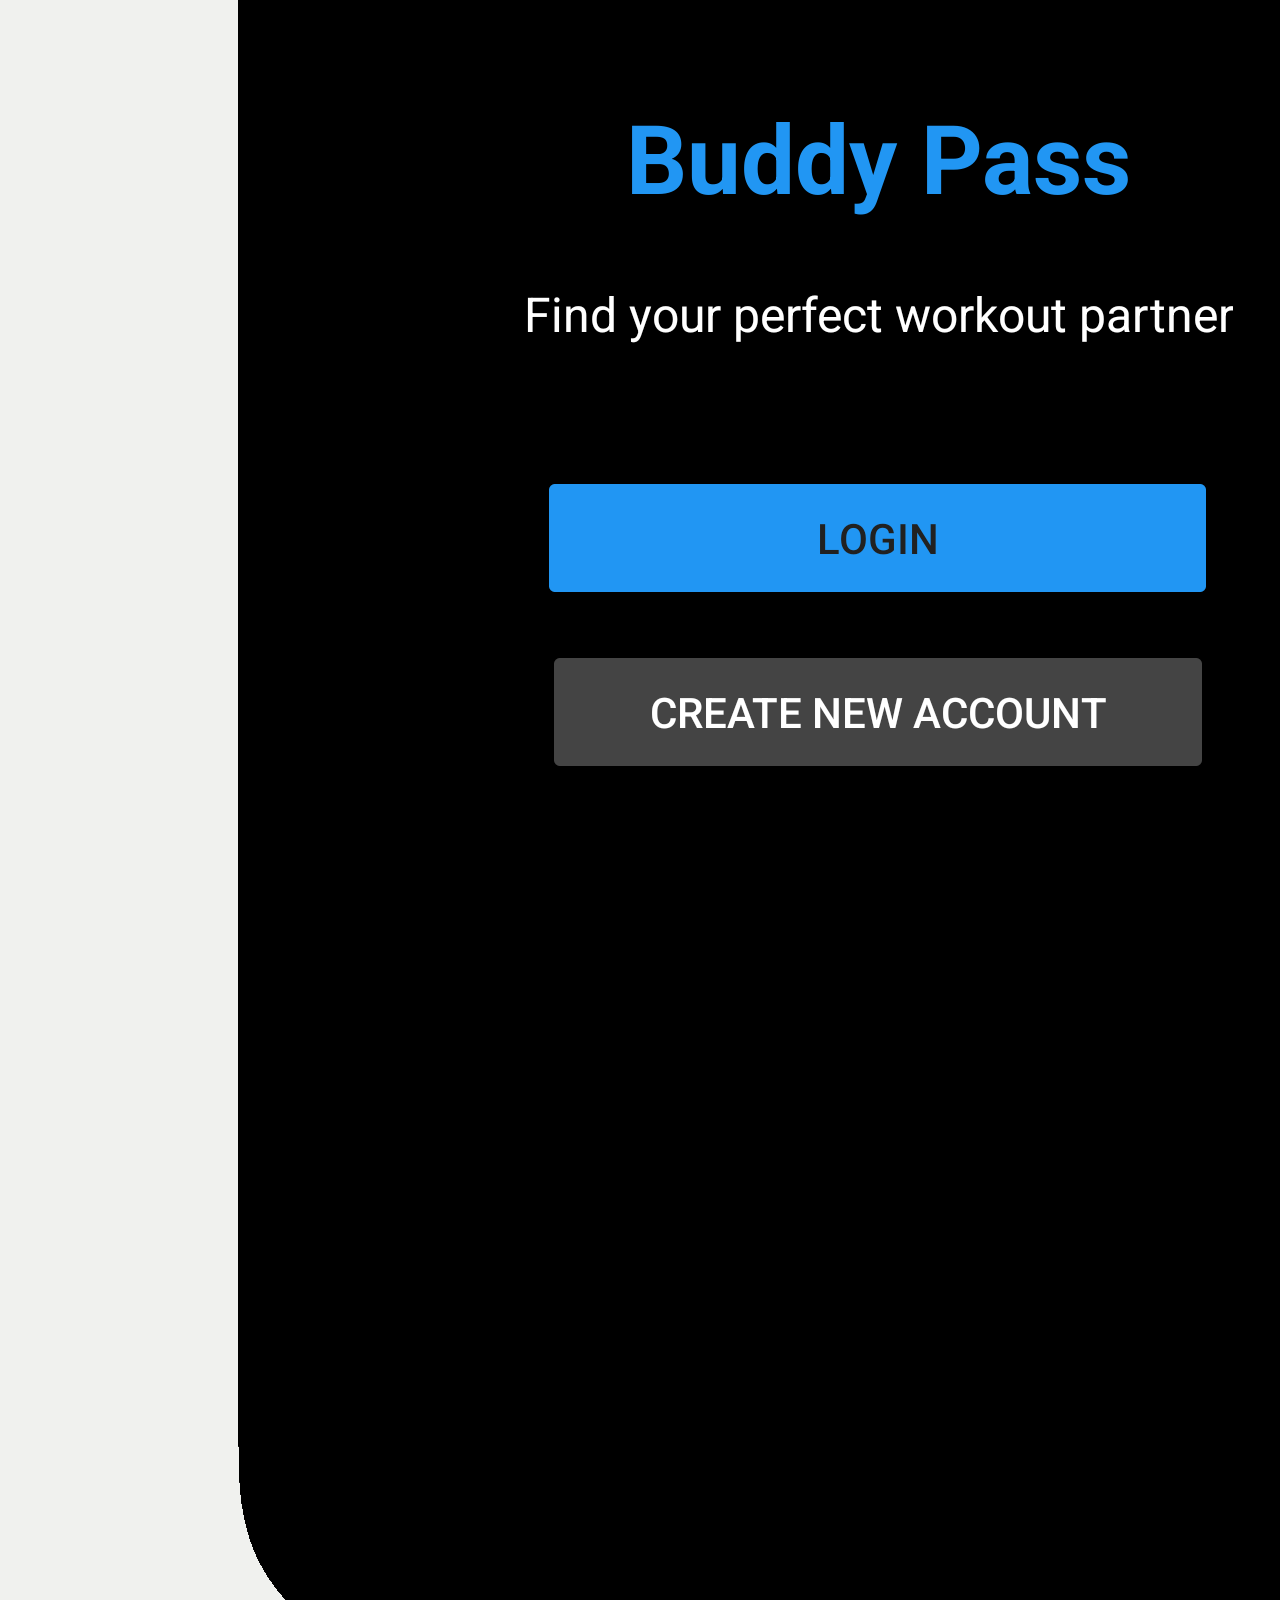
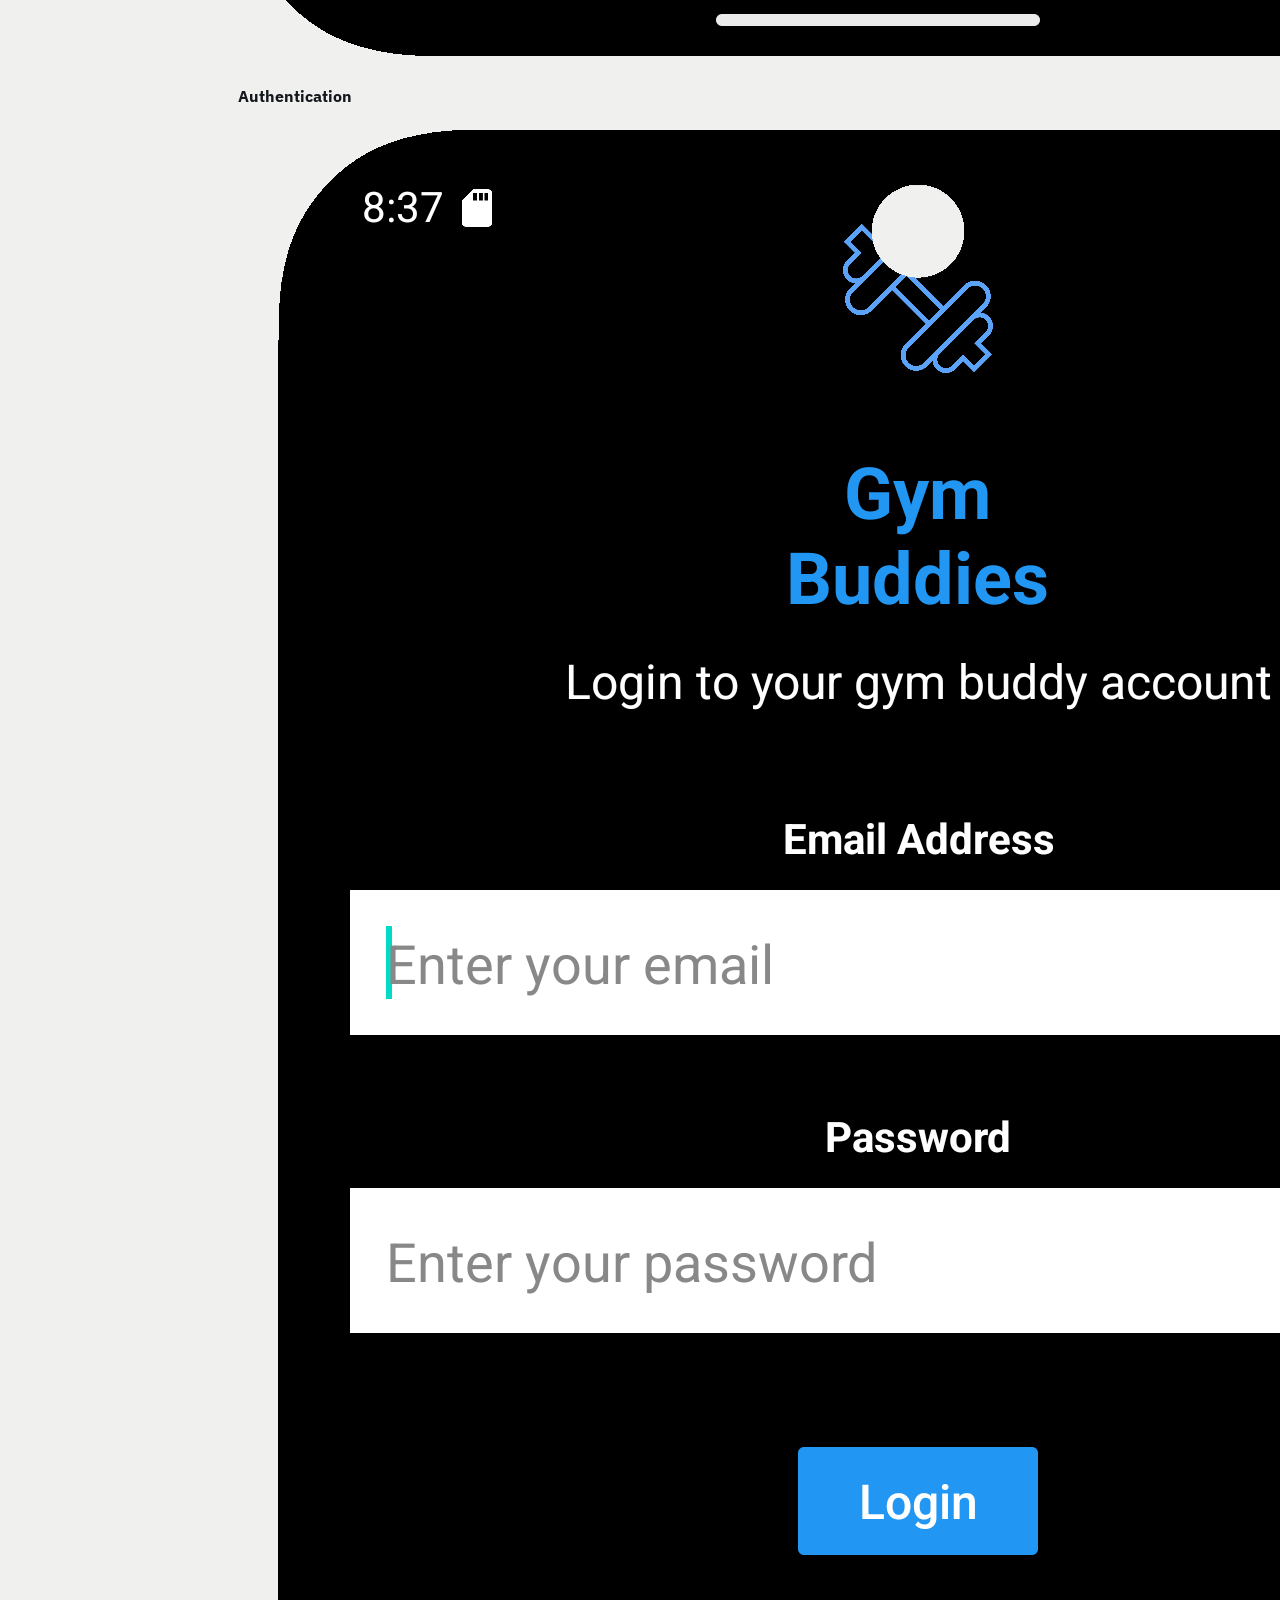
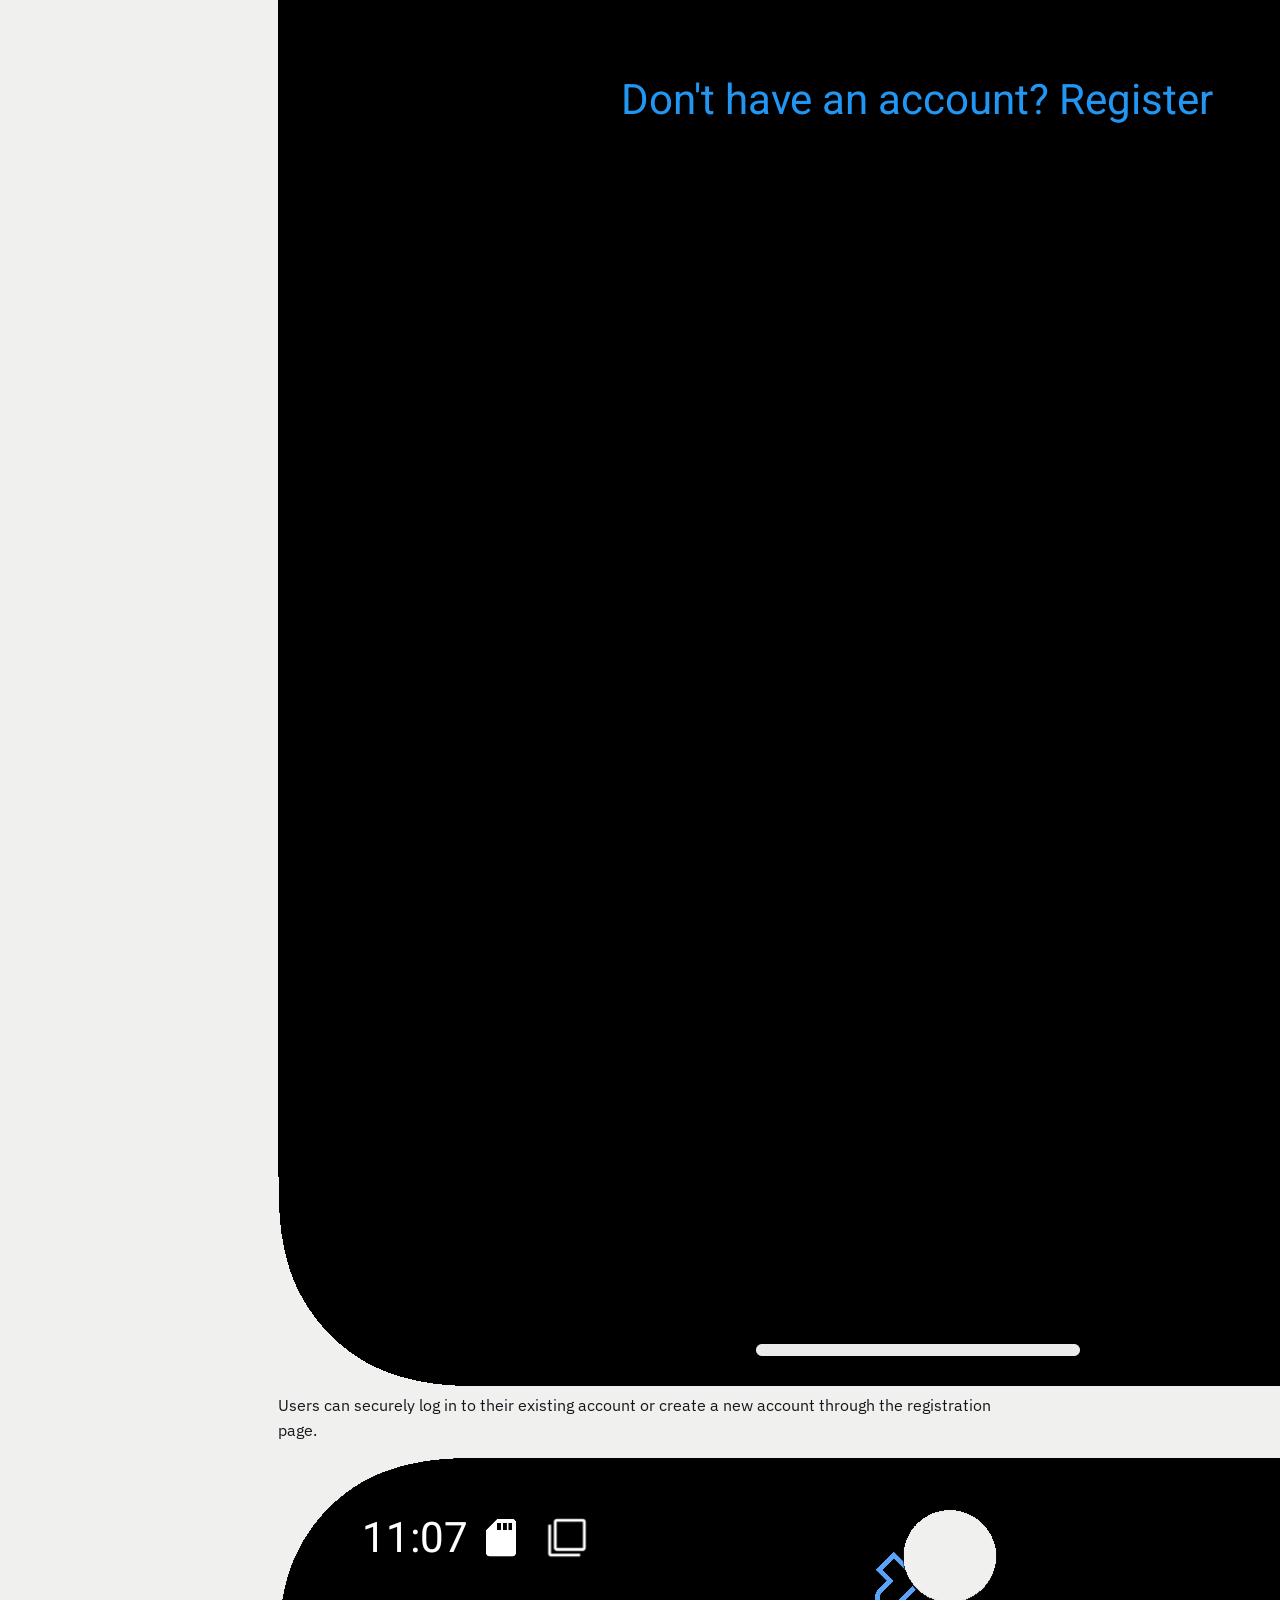
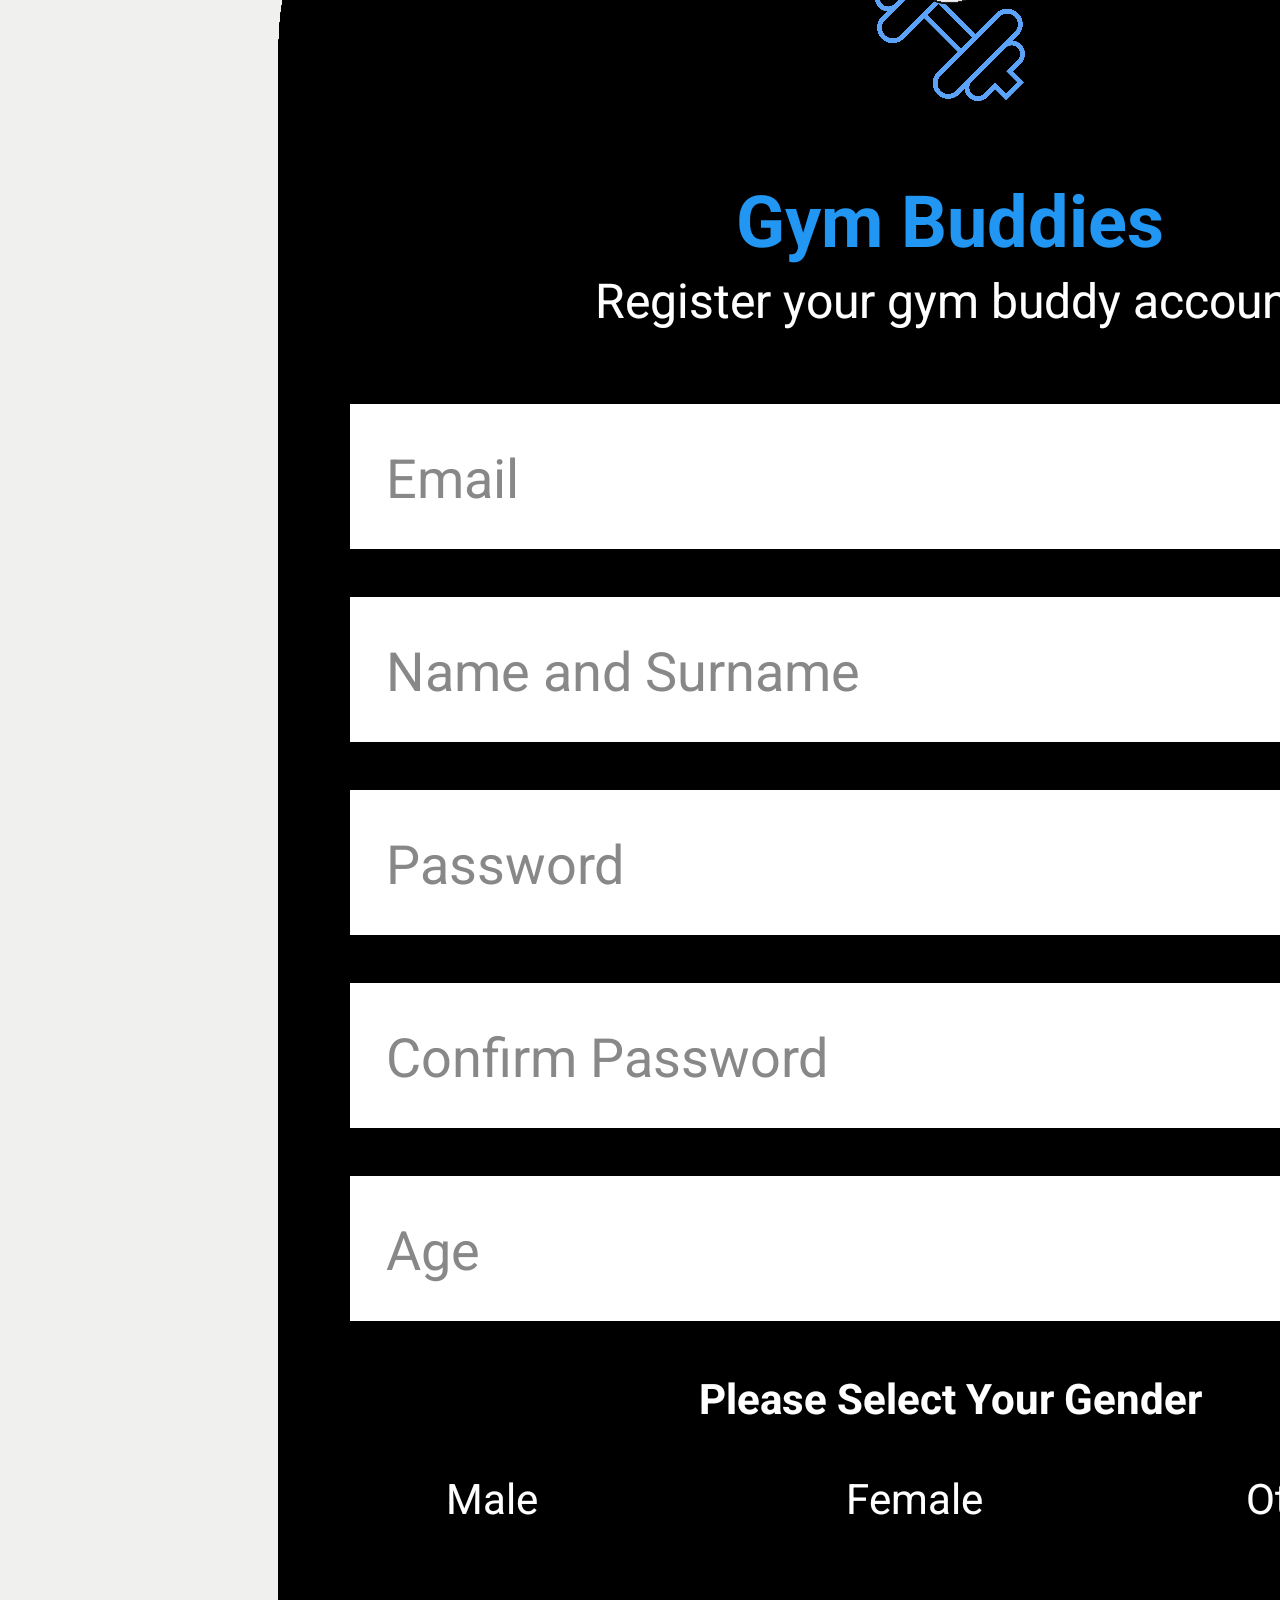
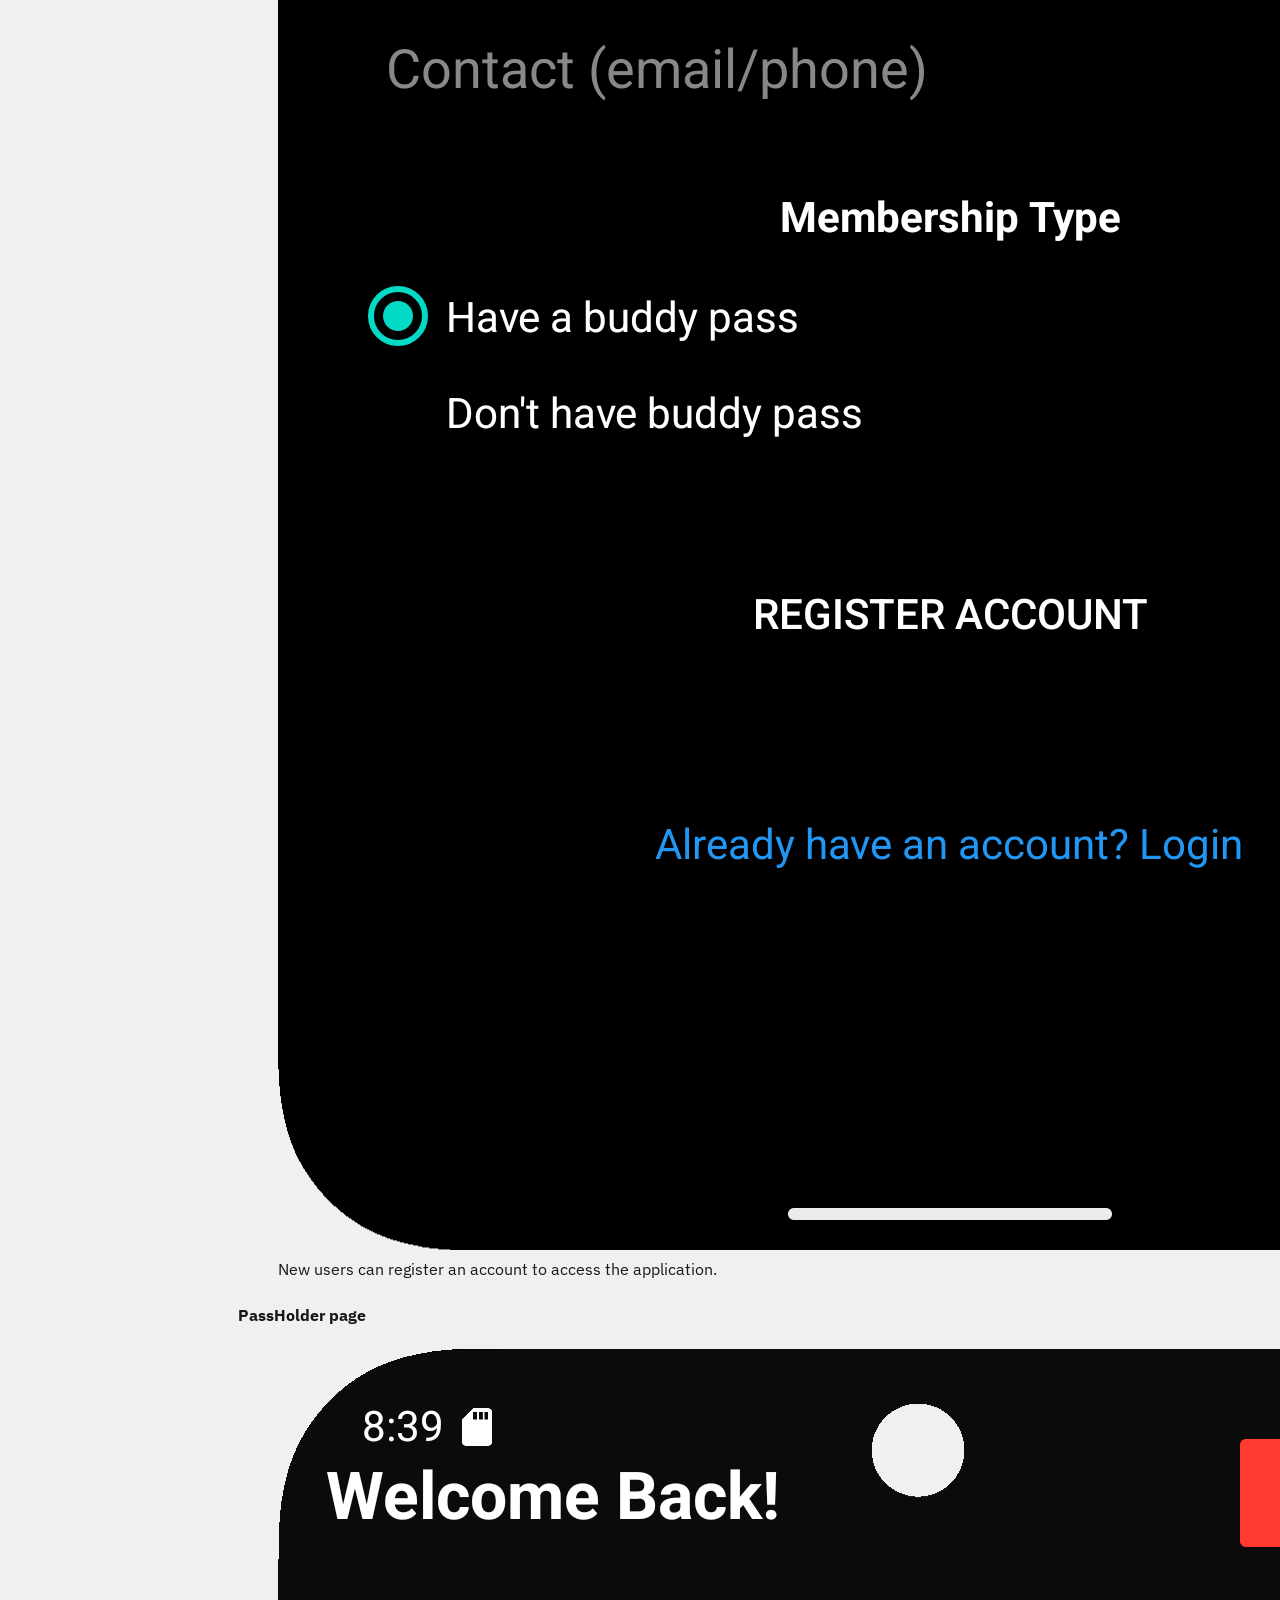
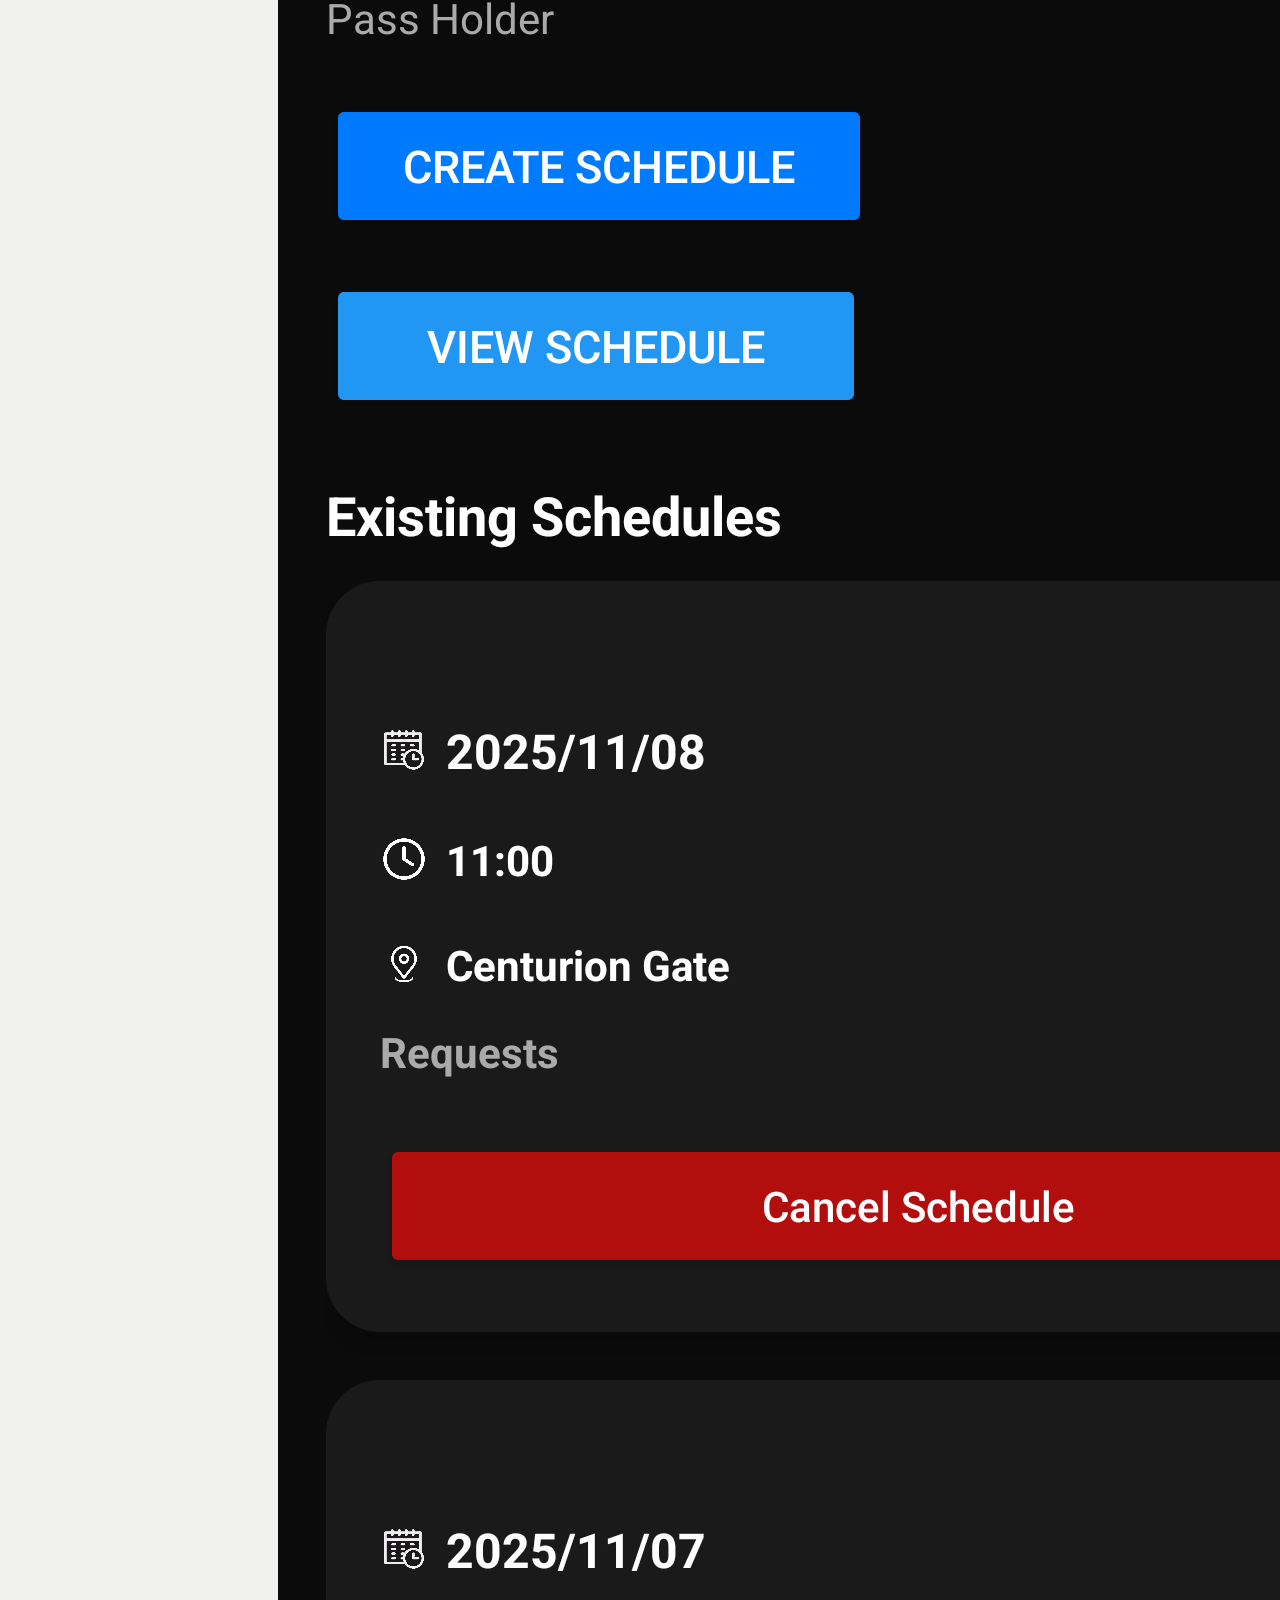
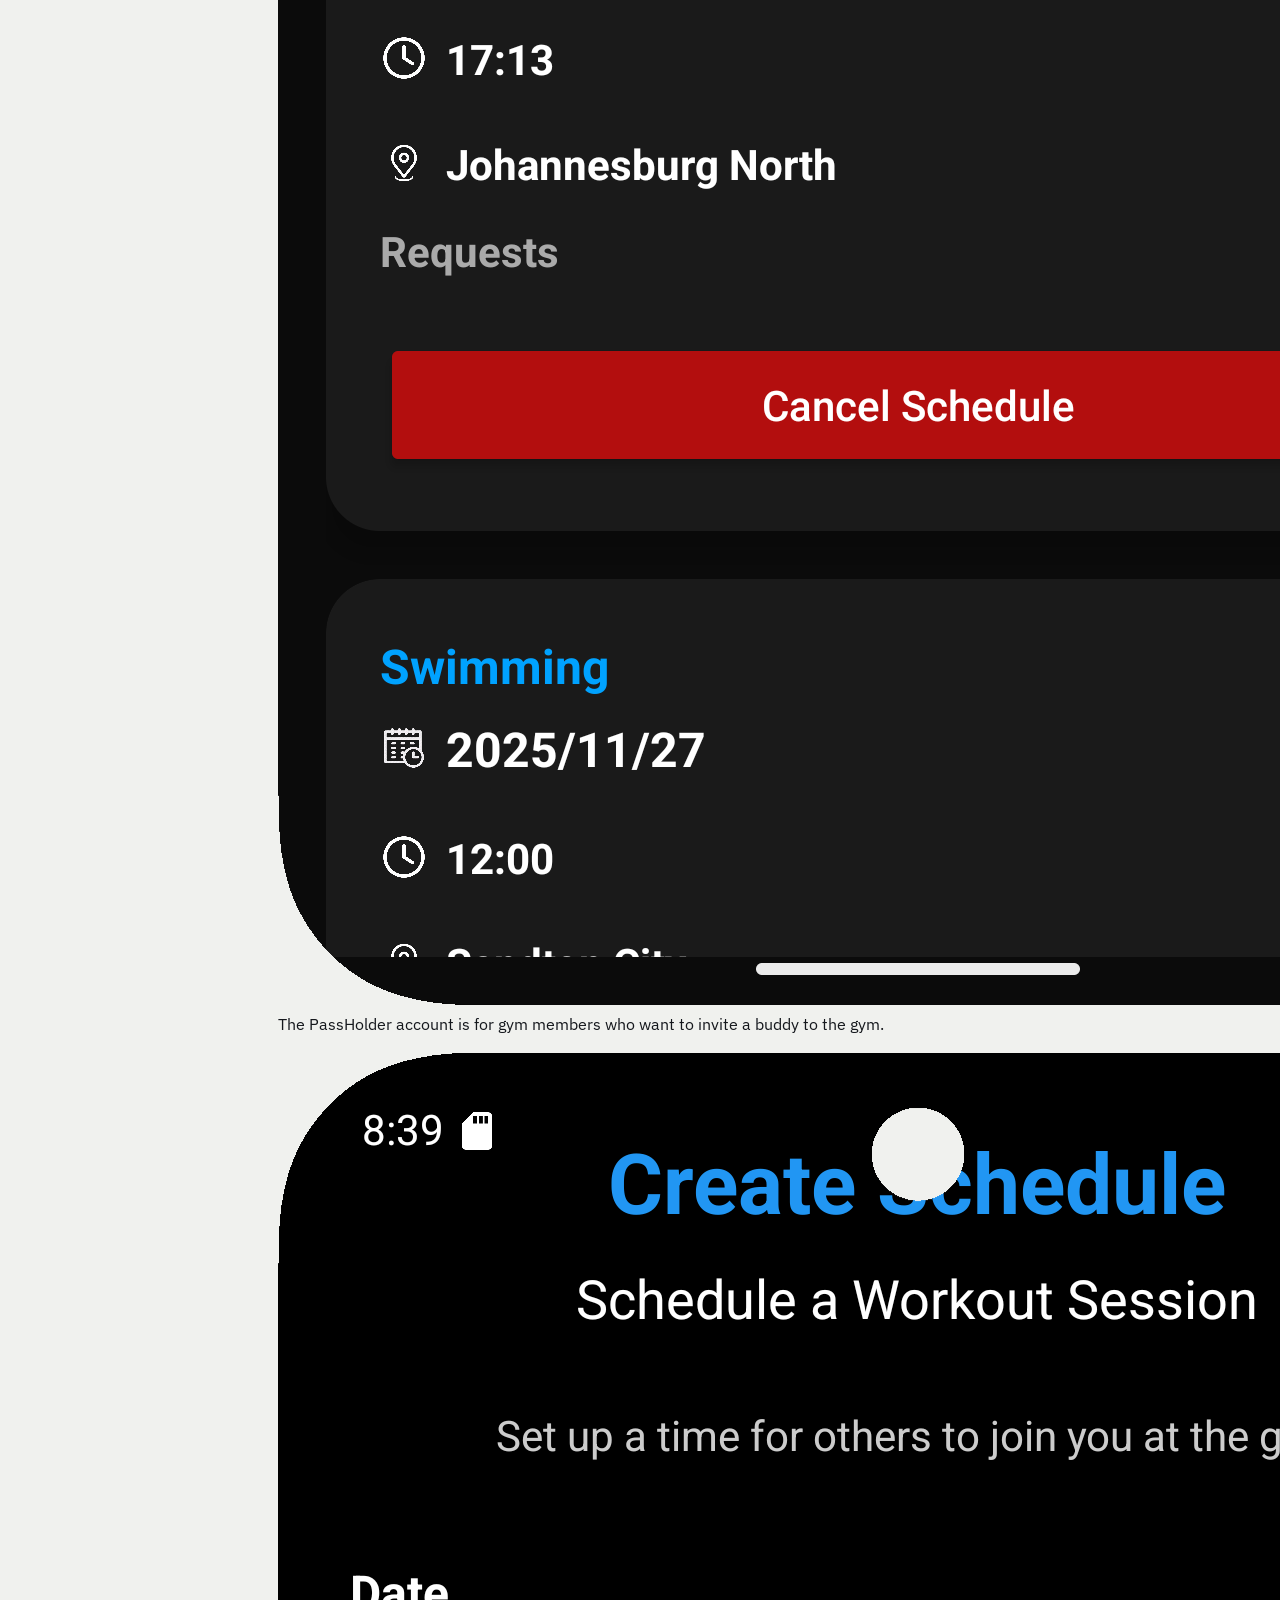
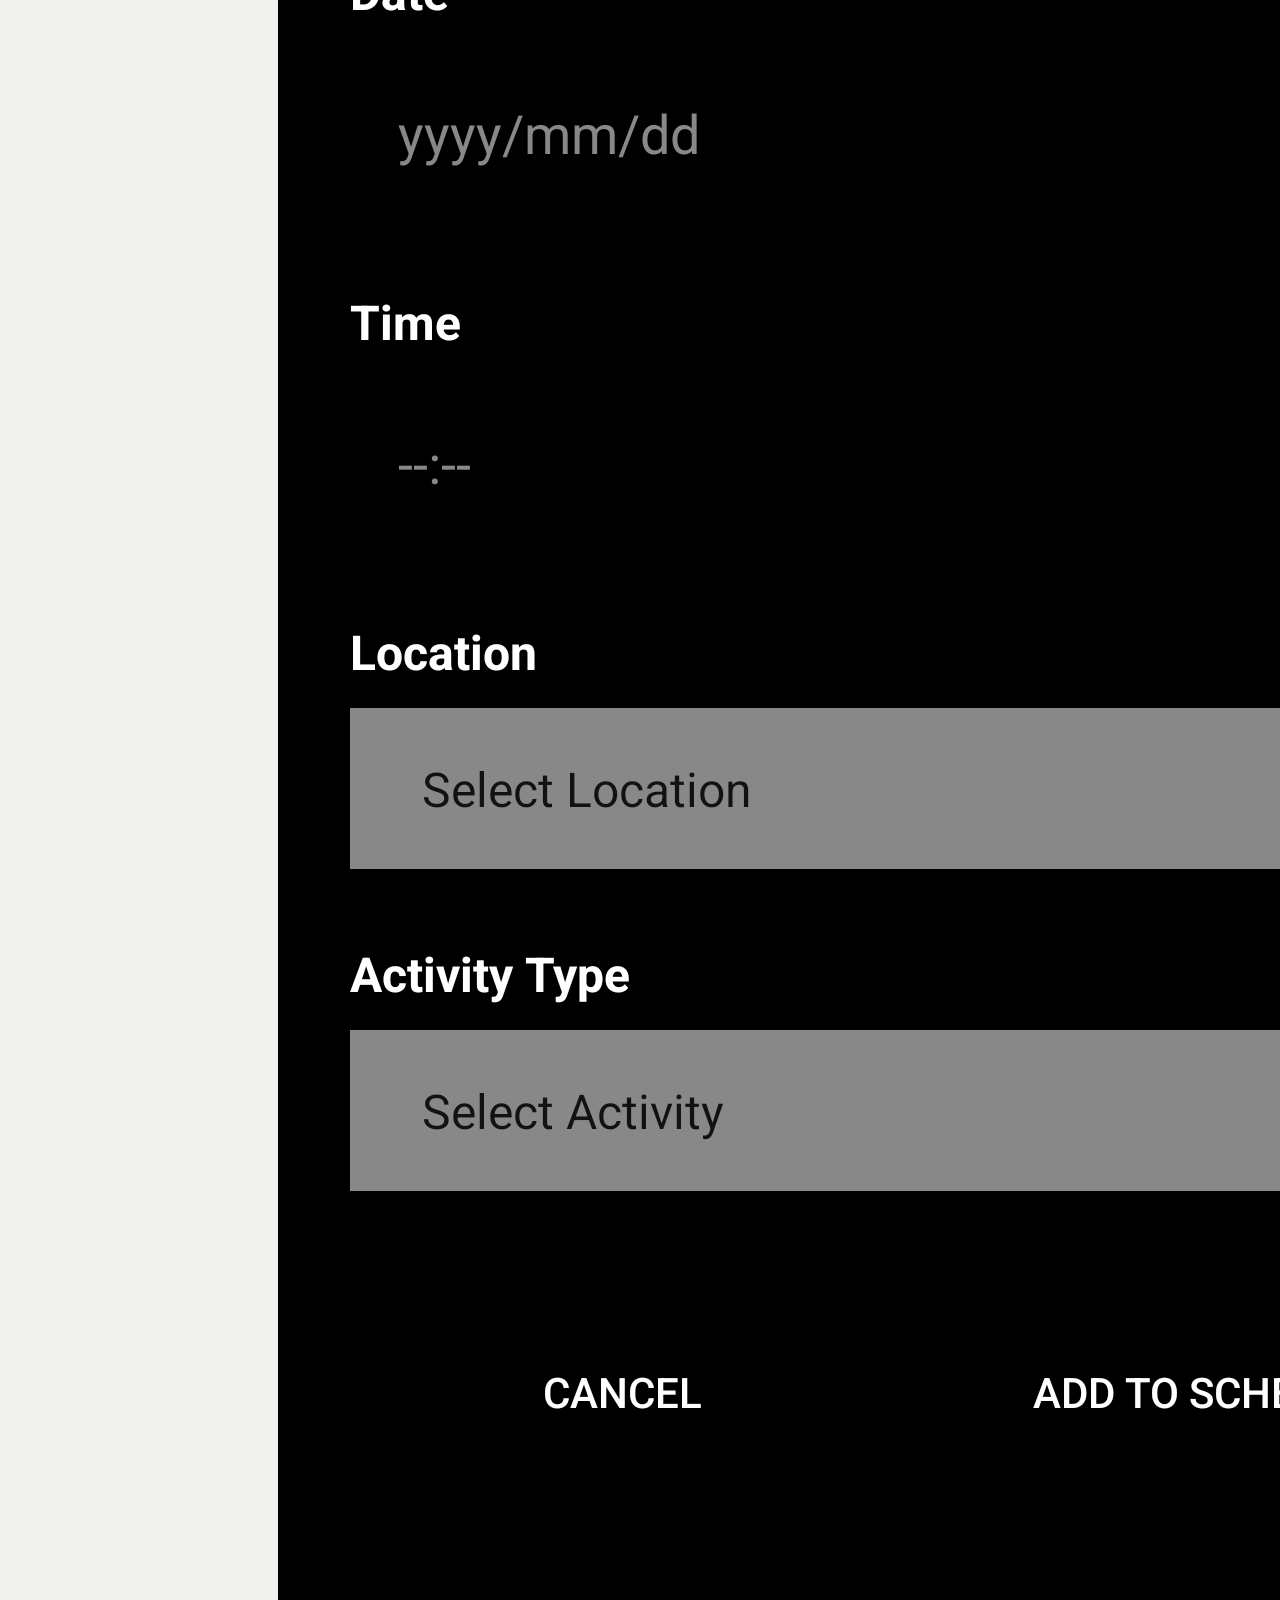
==== commit 5ee43048: "Revise title and content in gymbuddy.html Updated personal information and project details in the Gy" ====
--- a/gymbuddy.html
+++ b/gymbuddy.html
@@ -3,91 +3,191 @@
 <head>
 <meta charset="UTF-8">
 <meta name="viewport" content="width=device-width, initial-scale=1.0">
-<title>Gym Buddy App — Onalenna Molehabangwe</title>
+<title>Onalenna Molehabangwe — Python Developer</title>
 <link rel="preconnect" href="https://fonts.googleapis.com">
 <link rel="preconnect" href="https://fonts.gstatic.com" crossorigin>
 <link href="https://fonts.googleapis.com/css2?family=Source+Serif+4:opsz,wght@8..60,500;8..60,600;8..60,700&family=IBM+Plex+Sans:wght@400;500;600&family=IBM+Plex+Mono:wght@400;500&display=swap" rel="stylesheet">
-<link rel="stylesheet" href="gymbuddy.css">
+<link rel="stylesheet" href="styles.css">
 </head>
 <body>
 
-<div class="wrap top-nav">
-  <a class="back-link" href="index.html">← Back to portfolio</a>
-</div>
-
 <header class="hero">
   <div class="wrap">
-    <span class="tag-domain tag-mobile">MOBILE · TEAM PROJECT · 6 MEMBERS</span>
-    <h1>Gym Buddy App</h1>
+    <p class="badge-pill">Available for internships &amp; graduate programs</p>
+    <div class="hero-row">
+      <div>
+        <h1>Onalenna Molehabangwe</h1>
+        <p class="role">Software Engineer · Python · Machine Learning</p>
+      </div>
+    </div>
+
     <p class="lede">
-      Gym Buddy is a mobile application designed to help gym members connect through guest and buddy passes, making it easier to create, manage, and join gym sessions.
+      I'm a Software Engineering graduate with a focus on Python, machine learning, and building practical applications. I work with Python, Streamlit, and Java, and I'm currently developing my skills in machine learning with the goal of becoming an ML Engineer. I enjoy learning by building projects that turn real-world problems into working software.
     </p>
 
-    <h2 class="sub-heading">My contribution</h2>
-    <p class="body-text">
-      I primarily worked on the backend of the application, including application logic, Firebase Firestore integration, user data management, session management, and the request-and-approval functionality between users.
-    </p>
-
-    <img src="homepage.png" alt="Gym Buddy landing screen" class="hero-picture">
+    <div class="cta-row">
+      <a class="btn btn-primary" href="#projects">View Projects</a>
+      <a class="btn btn-secondary" href="https://github.com/onahhh12" target="_blank" rel="noopener">GitHub</a>
+      <a class="btn btn-secondary" href="resume.pdf" target="_blank" rel="noopener">Resume</a>
+    </div>
   </div>
 </header>
 
-<section id="functions" class="section">
-  <div class="wrap">
-    <h2>The application</h2>
+<main>
+  <section id="projects" class="section">
+    <div class="wrap">
+      <h2>Projects</h2>
 
-    <div class="functions-grid">
+      <div class="cards">
 
-      <article class="functions-card">
-        <h3>Authentication</h3>
+        <article class="card">
+          <div class="card-top">
+            <span class="tag-domain tag-ml">ML / DATA</span>
+          </div>
+          <h3>Premier League Match Predictor</h3>
+          <p>
+            A machine learning application that predicts Premier League match outcomes using historical match data and engineered team-performance features.
+            I built a data pipeline to process match results and generate features such as recent form, goals scored and conceded,
+            and team win rates before training and evaluating prediction models.
+            The application also integrates a REST API to display live Premier League standings and match schedules.
+            Built with Python, Pandas, scikit-learn, and Streamlit.
+          </p>
+          <ul class="stack">
+            <li>Python</li>
+            <li>Pandas</li>
+            <li>scikit-learn</li>
+            <li>Streamlit</li>
+            <li>REST API</li>
+          </ul>
+          <div class="project-links">
+            <div>
+              <a class="link" href="https://premierleagueproject.streamlit.app/" target="_blank" rel="noopener">Live Demo</a>
+            </div>
+            <div>
+              <a class="link" href="https://github.com/onahhh12/premier-league" target="_blank" rel="noopener">GitHub</a>
+            </div>
+          </div>
+        </article>
 
-        <figure class="shot">
-          <img src="login.png" alt="Login screen">
-          <figcaption>Users can securely log in to their existing account or create a new account through the registration page.</figcaption>
-        </figure>
+        <article class="card">
+          <div class="card-top">
+            <span class="tag-domain tag-mobile">MOBILE</span>
+            <span class="team-note">Team project · 6 members</span>
+          </div>
+          <h3>Gym Buddy App</h3>
+          <p>
+            Gym Buddy is a collaborative Android fitness application designed to help users manage workouts,
+            set fitness goals, and track their progress.
+            I primarily contributed to the backend application logic and integrated Firebase Firestore for cloud-based data storage and retrieval.
+            The project was developed collaboratively using Java, Android Studio, XML, and Firebase.
+          </p>
+          <ul class="stack">
+            <li>Android Studio</li>
+            <li>Java</li>
+            <li>XML</li>
+            <li>Firestore</li>
+          </ul>
+          <div class="card-actions">
+            <a class="link" href="#gymbuddy-detail">More info ↓</a>
+          </div>
+        </article>
 
-        <figure class="shot">
-          <img src="register.png" alt="Registration screen">
-          <figcaption>New users can register an account to access the application.</figcaption>
-        </figure>
-      </article>
+      </div>
+    </div>
+  </section>
 
-      <article class="functions-card">
-        <h3>PassHolder page</h3>
+  <section id="gymbuddy-detail" class="section section-alt">
+    <div class="wrap">
+      <span class="tag-domain tag-mobile">MOBILE · TEAM PROJECT · 6 MEMBERS</span>
+      <h2 class="detail-title">Gym Buddy App — case study</h2>
+      <p class="lede">
+        Gym Buddy is a mobile application designed to help gym members connect through guest and buddy passes, making it easier to create, manage, and join gym sessions.
+      </p>
 
-        <figure class="shot">
-          <img src="PassHolder.png" alt="PassHolder home screen">
-          <figcaption>The PassHolder account is for gym members who want to invite a buddy to the gym.</figcaption>
-        </figure>
+      <h3 class="sub-heading">My contribution</h3>
+      <p class="body-text">
+        I primarily worked on the backend of the application, including application logic, Firebase Firestore integration, user data management, session management, and the request-and-approval functionality between users.
+      </p>
 
-        <figure class="shot">
-          <img src="CreateSchedules.png" alt="Create schedule screen">
-          <figcaption>The PassHolder can create sessions that their buddies can request to join.</figcaption>
-        </figure>
+      <img src="homepage.png" alt="Gym Buddy landing screen" class="detail-hero-picture">
 
-        <figure class="shot">
-          <img src="EditSchedule.png" alt="Edit schedule screen">
-          <figcaption>The PassHolder can also edit sessions they've previously created.</figcaption>
-        </figure>
-      </article>
+      <div class="functions-grid">
 
-      <article class="functions-card">
-        <h3>Non-PassHolder page</h3>
+        <article class="functions-card">
+          <h4>Authentication</h4>
 
-        <figure class="shot">
-          <img src="NonPassHolder.png" alt="Non-PassHolder home screen">
-          <figcaption>This page displays sessions created by the PassHolder and lets the Non-PassHolder request to join a preferred session.</figcaption>
-        </figure>
+          <figure class="shot">
+            <img src="login.png" alt="Login screen">
+            <figcaption>Users can securely log in to their existing account or create a new account through the registration page.</figcaption>
+          </figure>
 
-        <figure class="shot">
-          <img src="RequestStatus.png" alt="Request status screen">
-          <figcaption>This page shows the status of a join request. Once the PassHolder approves it, the status updates.</figcaption>
-        </figure>
-      </article>
+          <figure class="shot">
+            <img src="register.png" alt="Registration screen">
+            <figcaption>New users can register an account to access the application.</figcaption>
+          </figure>
+        </article>
 
+        <article class="functions-card">
+          <h4>PassHolder page</h4>
+
+          <figure class="shot">
+            <img src="PassHolder.png" alt="PassHolder home screen">
+            <figcaption>The PassHolder account is for gym members who want to invite a buddy to the gym.</figcaption>
+          </figure>
+
+          <figure class="shot">
+            <img src="CreateSchedules.png" alt="Create schedule screen">
+            <figcaption>The PassHolder can create sessions that their buddies can request to join.</figcaption>
+          </figure>
+
+          <figure class="shot">
+            <img src="EditSchedule.png" alt="Edit schedule screen">
+            <figcaption>The PassHolder can also edit sessions they've previously created.</figcaption>
+          </figure>
+        </article>
+
+        <article class="functions-card">
+          <h4>Non-PassHolder page</h4>
+
+          <figure class="shot">
+            <img src="NonPassHolder.png" alt="Non-PassHolder home screen">
+            <figcaption>This page displays sessions created by the PassHolder and lets the Non-PassHolder request to join a preferred session.</figcaption>
+          </figure>
+
+          <figure class="shot">
+            <img src="RequestStatus.png" alt="Request status screen">
+            <figcaption>This page shows the status of a join request. Once the PassHolder approves it, the status updates.</figcaption>
+          </figure>
+        </article>
+
+      </div>
     </div>
-  </div>
-</section>
+  </section>
+
+  <section id="contact" class="section">
+    <div class="wrap">
+      <h2>Get in touch</h2>
+      <p class="lede">
+        Open to internships, graduate programs, and collaboration opportunities.
+      </p>
+
+      <div class="contact-list">
+        <a class="contact-row" href="mailto:molehabangweonalenna1@outlook.com">
+          <span class="contact-label">email</span>
+          <span class="contact-value">molehabangweonalenna1@outlook.com</span>
+        </a>
+        <a class="contact-row" href="https://github.com/onahhh12" target="_blank" rel="noopener">
+          <span class="contact-label">github</span>
+          <span class="contact-value">github.com/onahhh12</span>
+        </a>
+        <a class="contact-row" href="https://www.linkedin.com/in/onalenna-molehabangwe-65409827b/" target="_blank" rel="noopener">
+          <span class="contact-label">linkedin</span>
+          <span class="contact-value">onalenna-molehabangwe</span>
+        </a>
+      </div>
+    </div>
+  </section>
+</main>
 
 <footer class="footer">
   <div class="wrap">
--- a/styles.css
+++ b/styles.css
@@ -0,0 +1,372 @@
+:root {
+  --paper: #F7F7F5;
+  --paper-alt: #F0F1EE;
+  --ink: #14171C;
+  --ink-soft: #3A3F47;
+  --slate: #5B6472;
+  --border: #E1E2DE;
+  --accent: #2F5DE3;
+  --accent-soft: #EAEFFD;
+  --teal: #1F8A70;
+  --teal-soft: #E7F5F1;
+
+  --font-display: "Source Serif 4", serif;
+  --font-body: "IBM Plex Sans", sans-serif;
+  --font-mono: "IBM Plex Mono", monospace;
+}
+
+* {
+  box-sizing: border-box;
+}
+
+html {
+  scroll-behavior: smooth;
+}
+
+body {
+  margin: 0;
+  background-color: var(--paper);
+  background-image: radial-gradient(circle at 1px 1px, rgba(20, 23, 28, 0.05) 1px, transparent 0);
+  background-size: 26px 26px;
+  color: var(--ink);
+  font-family: var(--font-body);
+  line-height: 1.55;
+  -webkit-font-smoothing: antialiased;
+}
+
+a {
+  color: inherit;
+}
+
+.wrap {
+  max-width: 860px;
+  margin: 0 auto;
+  padding: 0 28px;
+}
+
+/* --- Availability badge --- */
+.badge-pill {
+  display: block;
+  font-family: var(--font-body);
+  font-weight: 500;
+  font-size: 13.5px;
+  color: var(--accent);
+  background: var(--accent-soft);
+  padding: 7px 14px;
+  border-radius: 20px;
+  width: fit-content;
+  margin: 0 auto;
+}
+
+/* --- Hero --- */
+.hero {
+  padding: 100px 0 56px;
+}
+
+.hero-row {
+  display: flex;
+  align-items: center;
+  justify-content: center;
+  gap: 22px;
+  margin-top: 22px;
+  text-align: center;
+}
+
+h1 {
+  font-family: var(--font-display);
+  font-weight: 700;
+  font-size: clamp(32px, 4.2vw, 44px);
+  margin: 0 0 6px 0;
+  letter-spacing: -0.01em;
+}
+
+.role {
+  font-family: var(--font-mono);
+  font-size: 15px;
+  color: var(--slate);
+  margin: 0;
+}
+
+.lede {
+  font-size: 17px;
+  color: var(--ink-soft);
+  max-width: 620px;
+  margin: 28px auto 0;
+}
+
+.cta-row {
+  display: flex;
+  gap: 12px;
+  margin-top: 32px;
+  flex-wrap: wrap;
+  justify-content: center;
+}
+
+.btn {
+  font-family: var(--font-body);
+  font-weight: 500;
+  font-size: 15px;
+  text-decoration: none;
+  padding: 11px 20px;
+  border-radius: 8px;
+  border: 1px solid transparent;
+  transition: transform 0.12s ease, background 0.12s ease, border-color 0.12s ease;
+  display: inline-block;
+}
+
+.btn:hover {
+  transform: translateY(-1px);
+}
+
+.btn-primary {
+  background: var(--ink);
+  color: var(--paper);
+}
+
+.btn-primary:hover {
+  background: var(--accent);
+}
+
+.btn-secondary {
+  background: transparent;
+  color: var(--ink);
+  border-color: var(--border);
+}
+
+.btn-secondary:hover {
+  border-color: var(--accent);
+  color: var(--accent);
+}
+
+/* --- Sections --- */
+.section {
+  padding: 96px 0 88px;
+}
+
+.section-alt {
+  background: var(--paper-alt);
+  border-top: 1px solid var(--border);
+}
+
+h2 {
+  font-family: var(--font-display);
+  font-weight: 600;
+  font-size: clamp(24px, 3vw, 30px);
+  margin: 0 0 8px 0;
+}
+
+.section-intro {
+  color: var(--slate);
+  font-size: 15px;
+  margin: 0 0 36px 0;
+}
+
+/* --- Project cards --- */
+.cards {
+  display: flex;
+  flex-direction: column;
+  gap: 20px;
+}
+
+.card {
+  background: var(--paper);
+  border: 1px solid var(--border);
+  border-radius: 12px;
+  padding: 32px;
+  box-shadow: 0 1px 2px rgba(20, 23, 28, 0.04);
+  transition: box-shadow 0.15s ease, transform 0.15s ease, border-color 0.15s ease;
+}
+
+.card:hover {
+  box-shadow: 0 10px 28px rgba(20, 23, 28, 0.09);
+  transform: translateY(-3px);
+  border-color: #D7D9D3;
+}
+
+.card-top {
+  display: flex;
+  align-items: center;
+  gap: 12px;
+  margin-bottom: 14px;
+}
+
+.tag-domain {
+  font-family: var(--font-mono);
+  font-size: 11.5px;
+  letter-spacing: 0.04em;
+  padding: 4px 9px;
+  border-radius: 5px;
+  font-weight: 500;
+}
+
+.tag-ml {
+  background: var(--accent-soft);
+  color: var(--accent);
+}
+
+.tag-mobile {
+  background: var(--teal-soft);
+  color: var(--teal);
+}
+
+.team-note {
+  font-family: var(--font-mono);
+  font-size: 12.5px;
+  color: var(--slate);
+}
+
+.card h3 {
+  font-family: var(--font-display);
+  font-weight: 600;
+  font-size: 20px;
+  margin: 0 0 12px 0;
+}
+
+.card p {
+  color: var(--ink-soft);
+  font-size: 15.5px;
+  margin: 0 0 20px 0;
+  max-width: 640px;
+}
+
+.stack {
+  list-style: none;
+  display: flex;
+  flex-wrap: wrap;
+  gap: 8px;
+  padding: 0;
+  margin: 0 0 22px 0;
+}
+
+.stack li {
+  font-family: var(--font-mono);
+  font-size: 12.5px;
+  color: var(--slate);
+  background: var(--paper-alt);
+  border: 1px solid var(--border);
+  padding: 4px 10px;
+  border-radius: 5px;
+}
+
+.project-links {
+  display: flex;
+  flex-direction: column;
+  align-items: flex-start;
+  gap: 8px;
+}
+
+.card-actions {
+  display: flex;
+  flex-direction: column;
+  align-items: flex-start;
+  gap: 8px;
+}
+
+.link {
+  font-family: var(--font-body);
+  font-weight: 500;
+  font-size: 14.5px;
+  color: var(--accent);
+  text-decoration: none;
+}
+
+.link:hover {
+  text-decoration: underline;
+}
+
+.link-muted {
+  color: var(--slate);
+  pointer-events: none;
+}
+
+/* --- Contact --- */
+.contact-list {
+  display: flex;
+  flex-direction: column;
+  border-top: 1px solid var(--border);
+  margin-top: 28px;
+}
+
+.contact-row {
+  display: flex;
+  justify-content: space-between;
+  align-items: center;
+  text-decoration: none;
+  padding: 18px 4px;
+  border-bottom: 1px solid var(--border);
+  transition: padding-left 0.12s ease, color 0.12s ease;
+}
+
+.contact-row:hover {
+  padding-left: 10px;
+  color: var(--teal);
+}
+
+.contact-label {
+  font-family: var(--font-mono);
+  font-size: 13px;
+  color: var(--slate);
+}
+
+.contact-value {
+  font-family: var(--font-body);
+  font-weight: 500;
+  font-size: 15px;
+}
+
+/* --- Footer --- */
+.footer {
+  padding: 28px 0 40px;
+}
+
+.footer p {
+  font-family: var(--font-mono);
+  font-size: 12.5px;
+  color: var(--slate);
+  margin: 0;
+}
+
+/* --- Motion & accessibility --- */
+@media (prefers-reduced-motion: reduce) {
+  html {
+    scroll-behavior: auto;
+  }
+  .btn, .contact-row, .card {
+    transition: none;
+  }
+}
+
+a:focus-visible,
+.btn:focus-visible {
+  outline: 2px solid var(--accent);
+  outline-offset: 2px;
+}
+
+/* --- Responsive --- */
+@media (max-width: 600px) {
+  .hero {
+    padding: 64px 0 48px;
+  }
+  .hero-row {
+    flex-direction: column;
+    align-items: flex-start;
+    gap: 16px;
+  }
+  .lede {
+    margin: 24px 0 0 0;
+  }
+  .cta-row {
+    justify-content: flex-start;
+  }
+  .card {
+    padding: 24px;
+  }
+  .card:hover {
+    transform: none;
+  }
+  .contact-row {
+    flex-direction: column;
+    align-items: flex-start;
+    gap: 4px;
+  }
+}
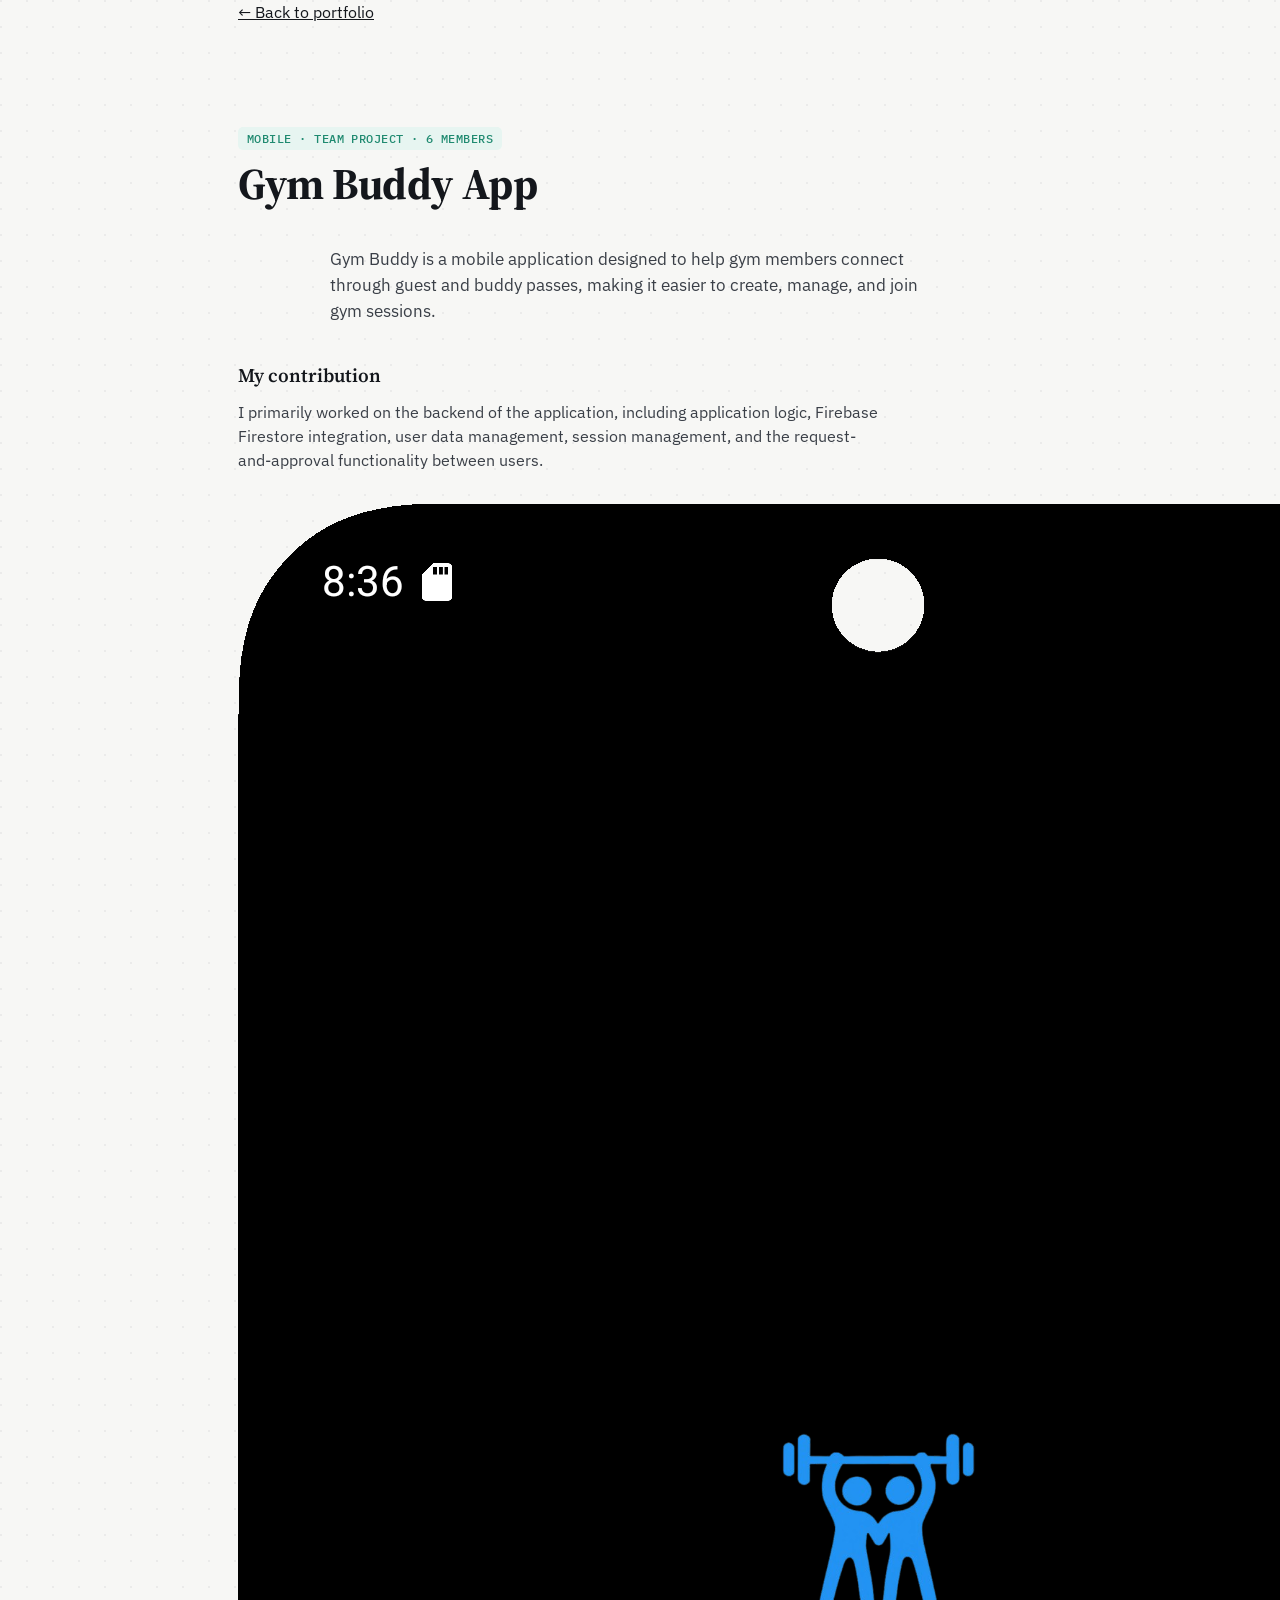
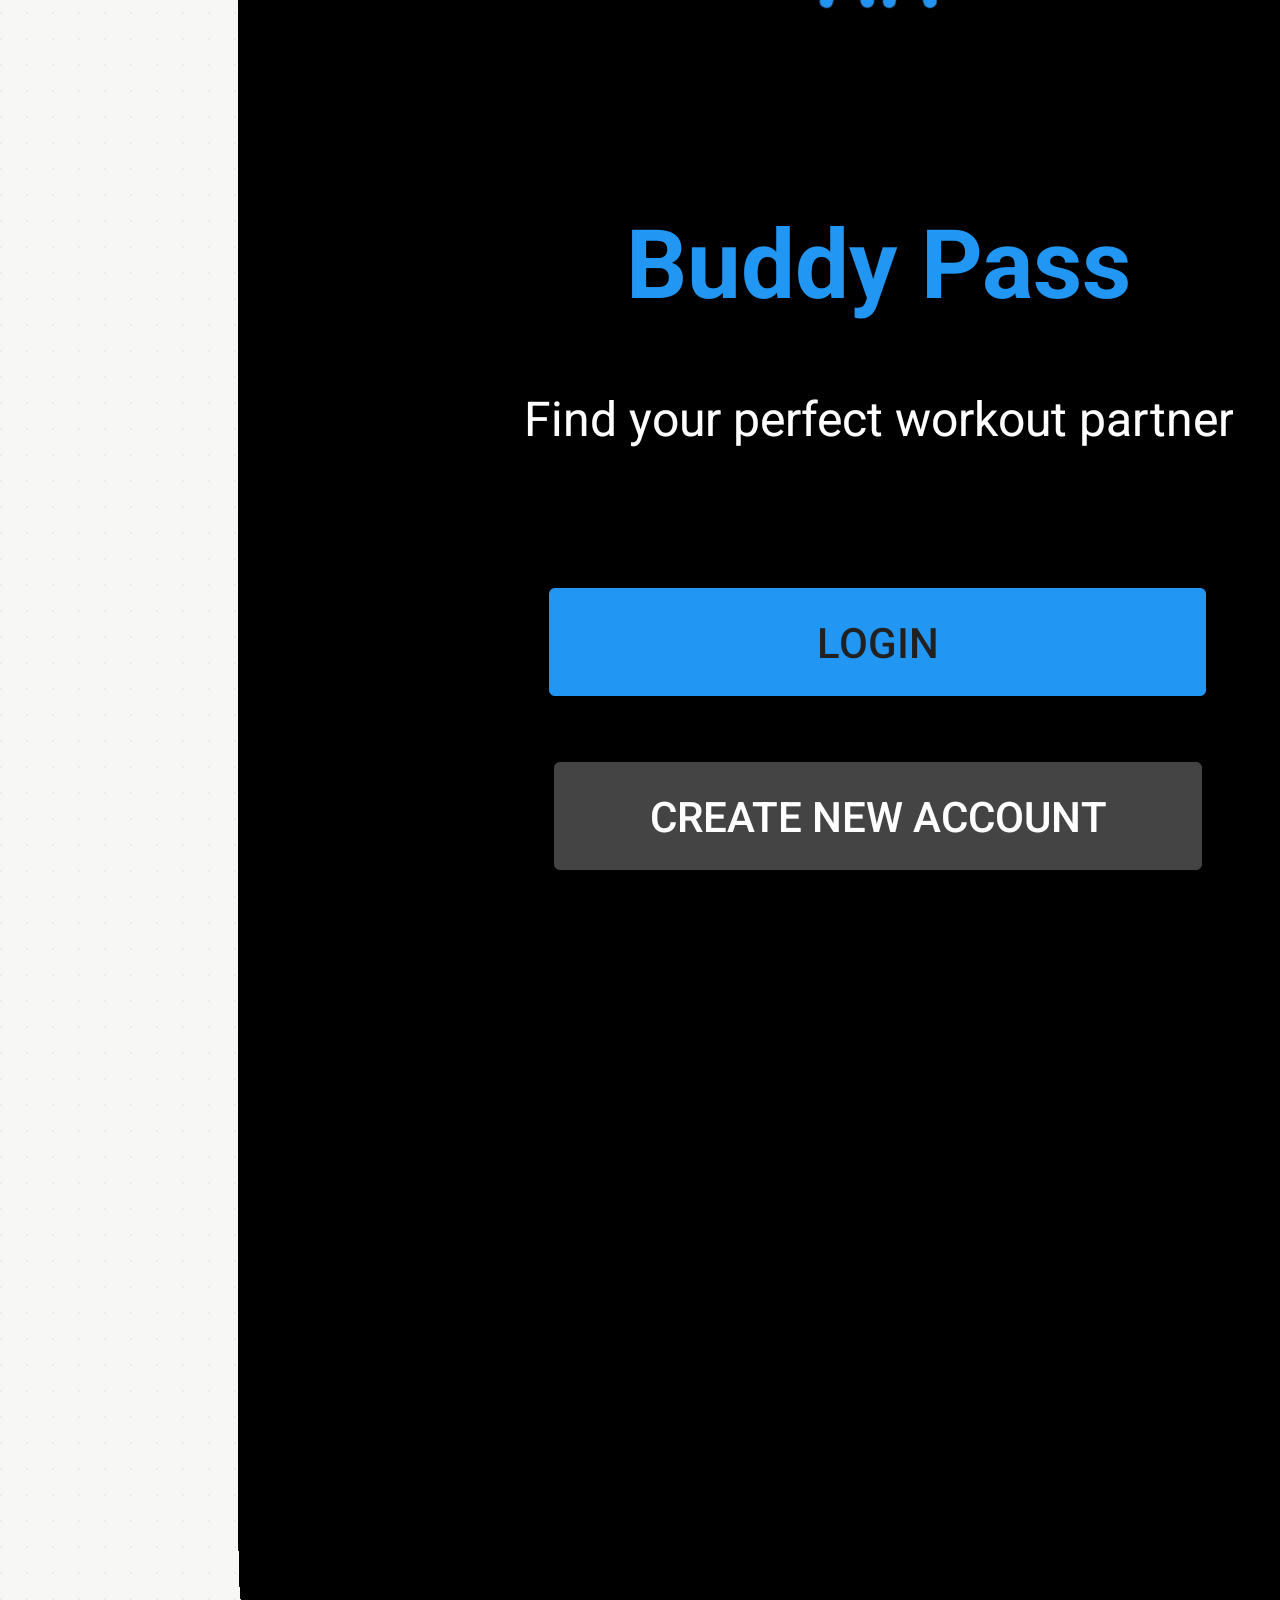
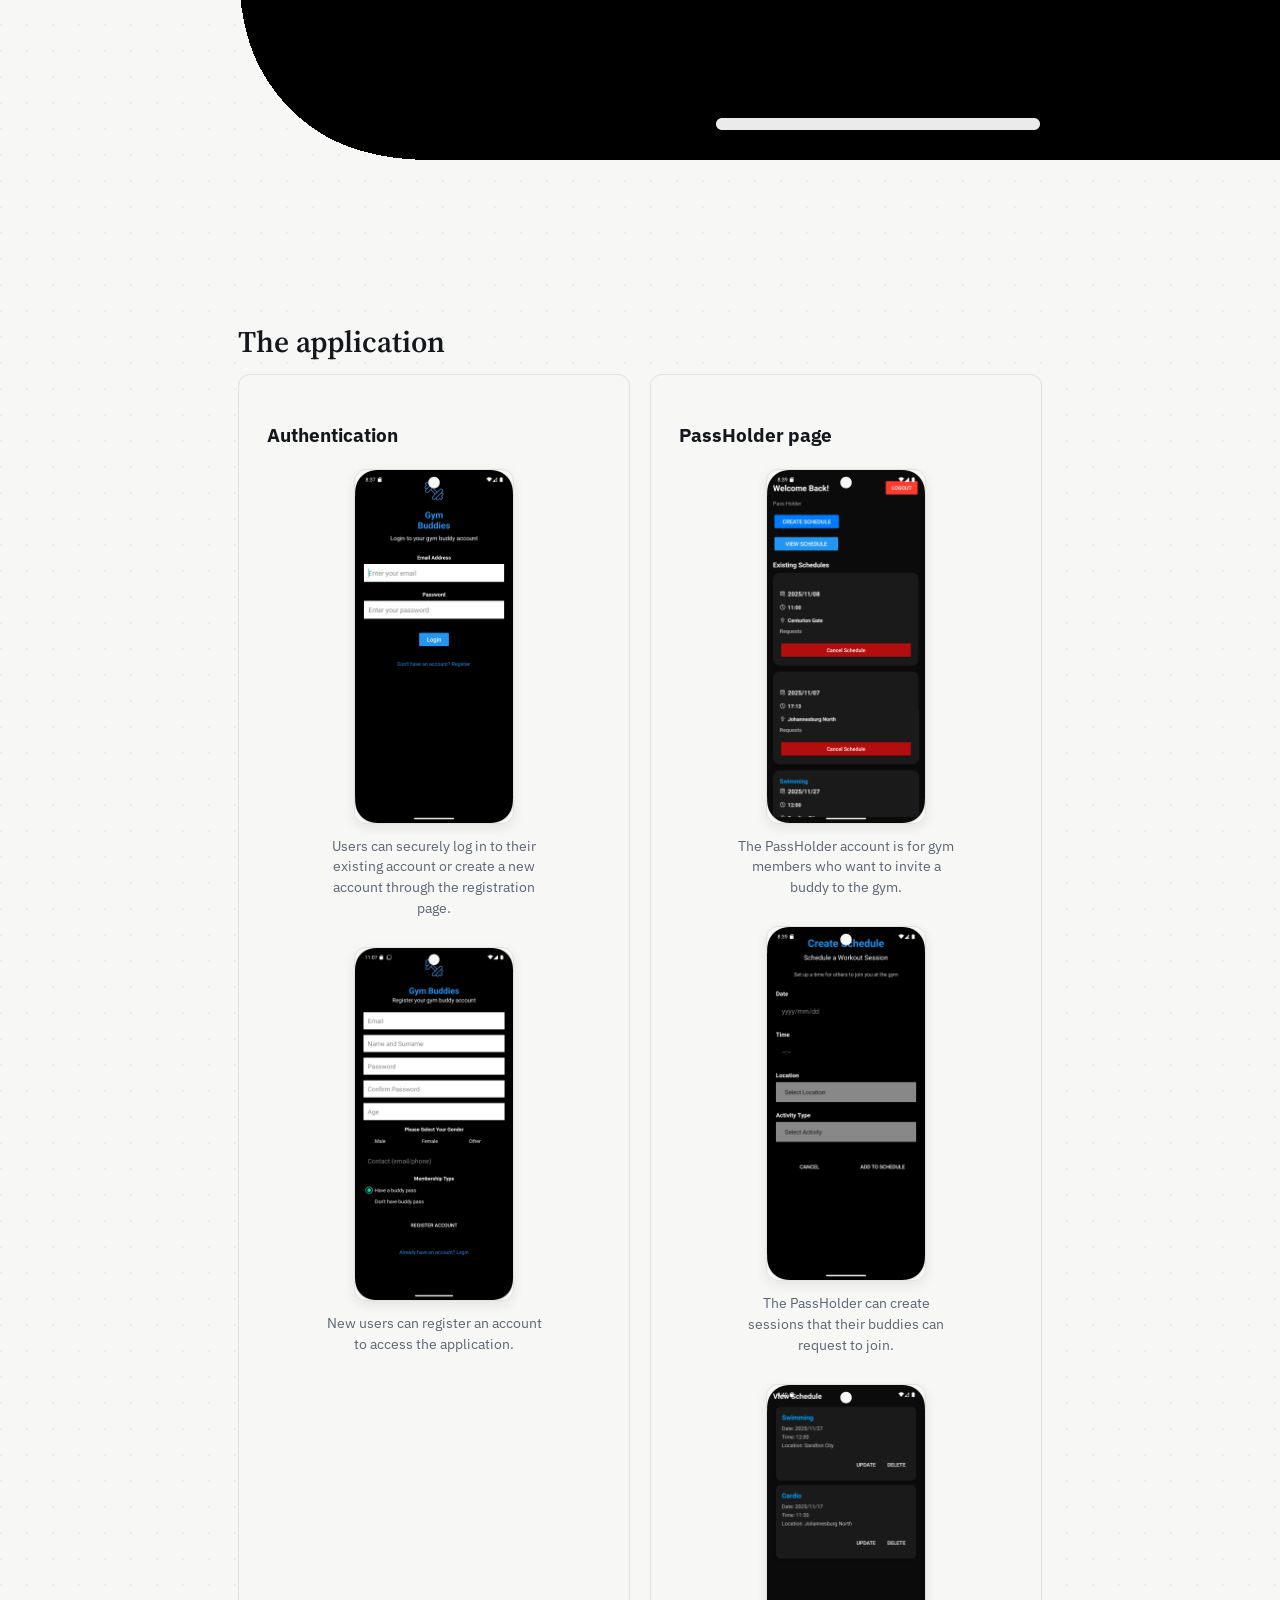
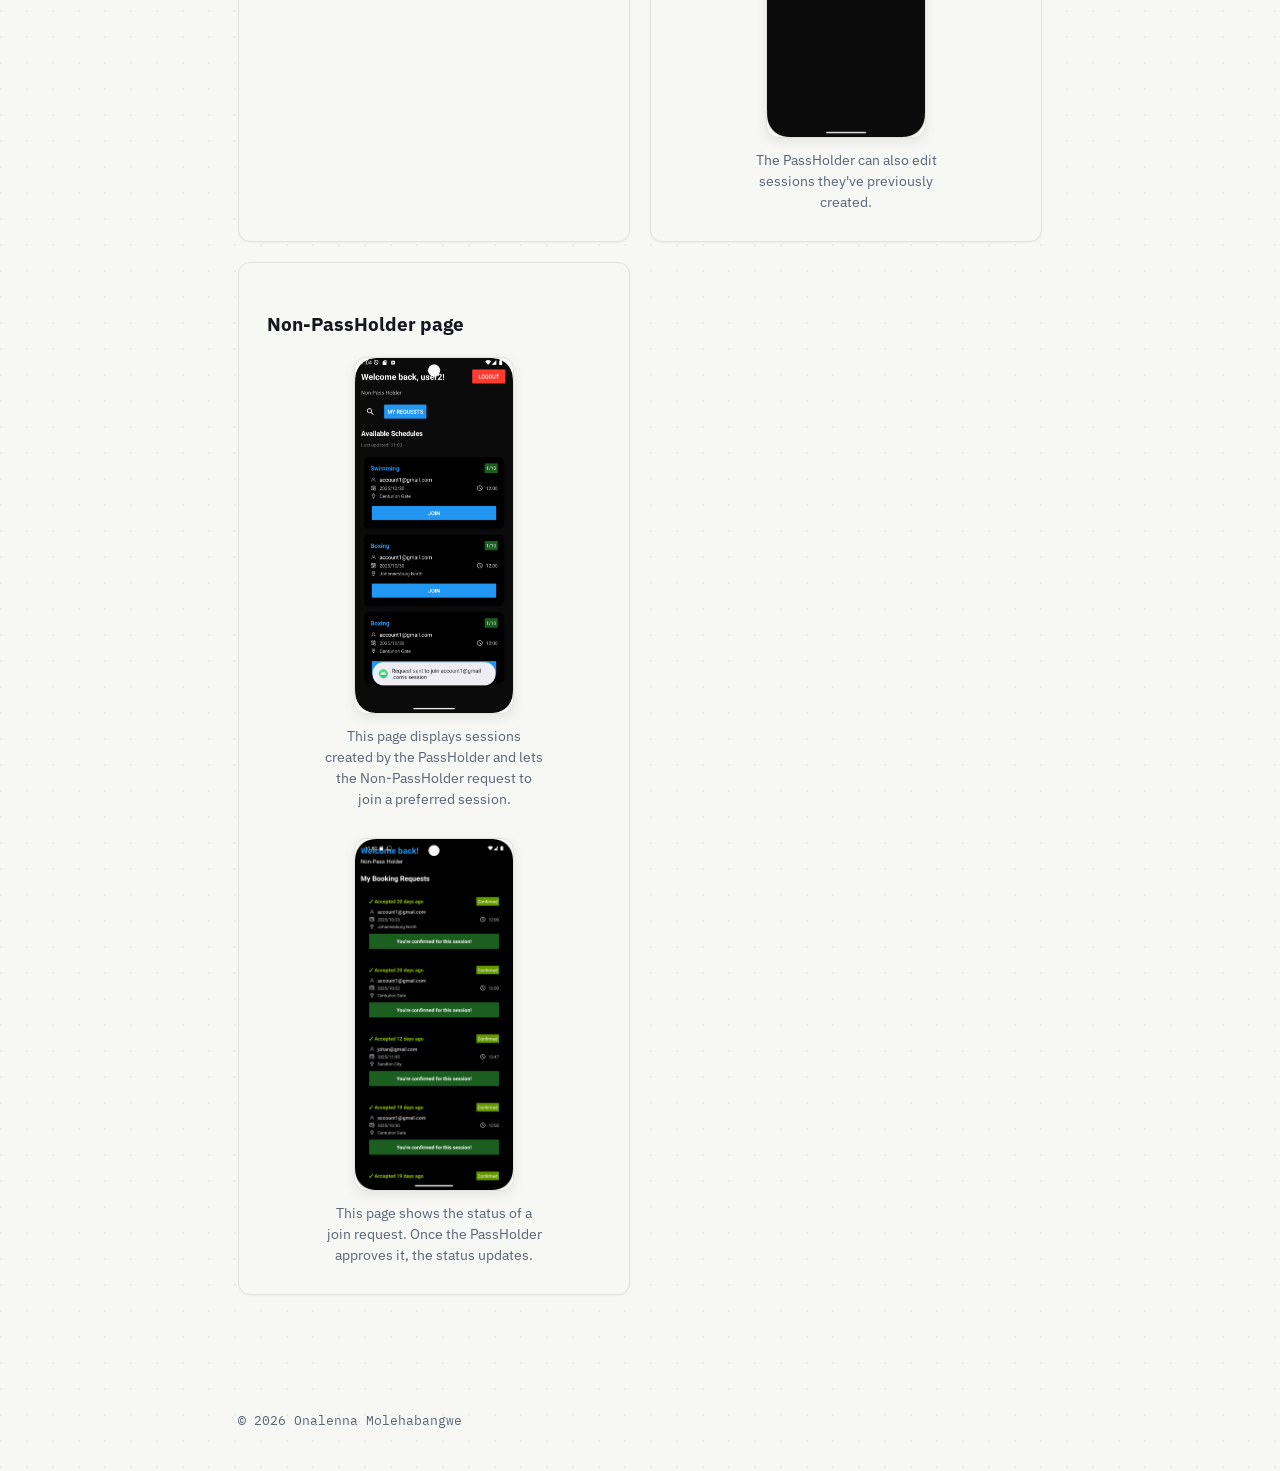
==== commit 1eaceffa: "Revise Gym Buddy App HTML structure and content Updated the Gym Buddy App details and structure in t" ====
--- a/gymbuddy.html
+++ b/gymbuddy.html
@@ -3,119 +3,45 @@
 <head>
 <meta charset="UTF-8">
 <meta name="viewport" content="width=device-width, initial-scale=1.0">
-<title>Onalenna Molehabangwe — Python Developer</title>
+<title>Gym Buddy App — Onalenna Molehabangwe</title>
 <link rel="preconnect" href="https://fonts.googleapis.com">
 <link rel="preconnect" href="https://fonts.gstatic.com" crossorigin>
 <link href="https://fonts.googleapis.com/css2?family=Source+Serif+4:opsz,wght@8..60,500;8..60,600;8..60,700&family=IBM+Plex+Sans:wght@400;500;600&family=IBM+Plex+Mono:wght@400;500&display=swap" rel="stylesheet">
-<link rel="stylesheet" href="styles.css">
+<link rel="stylesheet" href="gymbuddy.css">
 </head>
 <body>
 
+<div class="wrap top-nav">
+  <a class="back-link" href="index.html">← Back to portfolio</a>
+</div>
+
 <header class="hero">
   <div class="wrap">
-    <p class="badge-pill">Available for internships &amp; graduate programs</p>
-    <div class="hero-row">
-      <div>
-        <h1>Onalenna Molehabangwe</h1>
-        <p class="role">Software Engineer · Python · Machine Learning</p>
-      </div>
-    </div>
-
+    <span class="tag-domain tag-mobile">MOBILE · TEAM PROJECT · 6 MEMBERS</span>
+    <h1>Gym Buddy App</h1>
     <p class="lede">
-      I'm a Software Engineering graduate with a focus on Python, machine learning, and building practical applications. I work with Python, Streamlit, and Java, and I'm currently developing my skills in machine learning with the goal of becoming an ML Engineer. I enjoy learning by building projects that turn real-world problems into working software.
+      Gym Buddy is a mobile application designed to help gym members connect through guest and buddy passes, making it easier to create, manage, and join gym sessions.
     </p>
 
-    <div class="cta-row">
-      <a class="btn btn-primary" href="#projects">View Projects</a>
-      <a class="btn btn-secondary" href="https://github.com/onahhh12" target="_blank" rel="noopener">GitHub</a>
-      <a class="btn btn-secondary" href="resume.pdf" target="_blank" rel="noopener">Resume</a>
-    </div>
+    <h2 class="sub-heading">My contribution</h2>
+    <p class="body-text">
+      I primarily worked on the backend of the application, including application logic, Firebase Firestore integration, user data management, session management, and the request-and-approval functionality between users.
+    </p>
+
+    <img src="homepage.png" alt="Gym Buddy landing screen" class="hero-picture">
   </div>
 </header>
 
-<main>
-  <section id="projects" class="section">
-    <div class="wrap">
-      <h2>Projects</h2>
+<section id="functions" class="section">
+  <div class="wrap">
+    <h2>The application</h2>
 
-      <div class="cards">
+    <div class="functions-grid">
 
-        <article class="card">
-          <div class="card-top">
-            <span class="tag-domain tag-ml">ML / DATA</span>
-          </div>
-          <h3>Premier League Match Predictor</h3>
-          <p>
-            A machine learning application that predicts Premier League match outcomes using historical match data and engineered team-performance features.
-            I built a data pipeline to process match results and generate features such as recent form, goals scored and conceded,
-            and team win rates before training and evaluating prediction models.
-            The application also integrates a REST API to display live Premier League standings and match schedules.
-            Built with Python, Pandas, scikit-learn, and Streamlit.
-          </p>
-          <ul class="stack">
-            <li>Python</li>
-            <li>Pandas</li>
-            <li>scikit-learn</li>
-            <li>Streamlit</li>
-            <li>REST API</li>
-          </ul>
-          <div class="project-links">
-            <div>
-              <a class="link" href="https://premierleagueproject.streamlit.app/" target="_blank" rel="noopener">Live Demo</a>
-            </div>
-            <div>
-              <a class="link" href="https://github.com/onahhh12/premier-league" target="_blank" rel="noopener">GitHub</a>
-            </div>
-          </div>
-        </article>
+      <article class="functions-card">
+        <h3>Authentication</h3>
 
-        <article class="card">
-          <div class="card-top">
-            <span class="tag-domain tag-mobile">MOBILE</span>
-            <span class="team-note">Team project · 6 members</span>
-          </div>
-          <h3>Gym Buddy App</h3>
-          <p>
-            Gym Buddy is a collaborative Android fitness application designed to help users manage workouts,
-            set fitness goals, and track their progress.
-            I primarily contributed to the backend application logic and integrated Firebase Firestore for cloud-based data storage and retrieval.
-            The project was developed collaboratively using Java, Android Studio, XML, and Firebase.
-          </p>
-          <ul class="stack">
-            <li>Android Studio</li>
-            <li>Java</li>
-            <li>XML</li>
-            <li>Firestore</li>
-          </ul>
-          <div class="card-actions">
-            <a class="link" href="#gymbuddy-detail">More info ↓</a>
-          </div>
-        </article>
-
-      </div>
-    </div>
-  </section>
-
-  <section id="gymbuddy-detail" class="section section-alt">
-    <div class="wrap">
-      <span class="tag-domain tag-mobile">MOBILE · TEAM PROJECT · 6 MEMBERS</span>
-      <h2 class="detail-title">Gym Buddy App — case study</h2>
-      <p class="lede">
-        Gym Buddy is a mobile application designed to help gym members connect through guest and buddy passes, making it easier to create, manage, and join gym sessions.
-      </p>
-
-      <h3 class="sub-heading">My contribution</h3>
-      <p class="body-text">
-        I primarily worked on the backend of the application, including application logic, Firebase Firestore integration, user data management, session management, and the request-and-approval functionality between users.
-      </p>
-
-      <img src="homepage.png" alt="Gym Buddy landing screen" class="detail-hero-picture">
-
-      <div class="functions-grid">
-
-        <article class="functions-card">
-          <h4>Authentication</h4>
-
+        <div class="shot-row">
           <figure class="shot">
             <img src="login.png" alt="Login screen">
             <figcaption>Users can securely log in to their existing account or create a new account through the registration page.</figcaption>
@@ -125,11 +51,13 @@
             <img src="register.png" alt="Registration screen">
             <figcaption>New users can register an account to access the application.</figcaption>
           </figure>
-        </article>
+        </div>
+      </article>
 
-        <article class="functions-card">
-          <h4>PassHolder page</h4>
+      <article class="functions-card">
+        <h3>PassHolder page</h3>
 
+        <div class="shot-row">
           <figure class="shot">
             <img src="PassHolder.png" alt="PassHolder home screen">
             <figcaption>The PassHolder account is for gym members who want to invite a buddy to the gym.</figcaption>
@@ -144,11 +72,13 @@
             <img src="EditSchedule.png" alt="Edit schedule screen">
             <figcaption>The PassHolder can also edit sessions they've previously created.</figcaption>
           </figure>
-        </article>
+        </div>
+      </article>
 
-        <article class="functions-card">
-          <h4>Non-PassHolder page</h4>
+      <article class="functions-card">
+        <h3>Non-PassHolder page</h3>
 
+        <div class="shot-row">
           <figure class="shot">
             <img src="NonPassHolder.png" alt="Non-PassHolder home screen">
             <figcaption>This page displays sessions created by the PassHolder and lets the Non-PassHolder request to join a preferred session.</figcaption>
@@ -158,36 +88,12 @@
             <img src="RequestStatus.png" alt="Request status screen">
             <figcaption>This page shows the status of a join request. Once the PassHolder approves it, the status updates.</figcaption>
           </figure>
-        </article>
+        </div>
+      </article>
 
-      </div>
     </div>
-  </section>
-
-  <section id="contact" class="section">
-    <div class="wrap">
-      <h2>Get in touch</h2>
-      <p class="lede">
-        Open to internships, graduate programs, and collaboration opportunities.
-      </p>
-
-      <div class="contact-list">
-        <a class="contact-row" href="mailto:molehabangweonalenna1@outlook.com">
-          <span class="contact-label">email</span>
-          <span class="contact-value">molehabangweonalenna1@outlook.com</span>
-        </a>
-        <a class="contact-row" href="https://github.com/onahhh12" target="_blank" rel="noopener">
-          <span class="contact-label">github</span>
-          <span class="contact-value">github.com/onahhh12</span>
-        </a>
-        <a class="contact-row" href="https://www.linkedin.com/in/onalenna-molehabangwe-65409827b/" target="_blank" rel="noopener">
-          <span class="contact-label">linkedin</span>
-          <span class="contact-value">onalenna-molehabangwe</span>
-        </a>
-      </div>
-    </div>
-  </section>
-</main>
+  </div>
+</section>
 
 <footer class="footer">
   <div class="wrap">
--- a/gymbuddy.css
+++ b/gymbuddy.css
@@ -0,0 +1,452 @@
+:root {
+  --paper: #F7F7F5;
+  --paper-alt: #F0F1EE;
+  --ink: #14171C;
+  --ink-soft: #3A3F47;
+  --slate: #5B6472;
+  --border: #E1E2DE;
+  --accent: #2F5DE3;
+  --accent-soft: #EAEFFD;
+  --teal: #1F8A70;
+  --teal-soft: #E7F5F1;
+
+  --font-display: "Source Serif 4", serif;
+  --font-body: "IBM Plex Sans", sans-serif;
+  --font-mono: "IBM Plex Mono", monospace;
+}
+
+* {
+  box-sizing: border-box;
+}
+
+html {
+  scroll-behavior: smooth;
+}
+
+body {
+  margin: 0;
+  background-color: var(--paper);
+  background-image: radial-gradient(circle at 1px 1px, rgba(20, 23, 28, 0.05) 1px, transparent 0);
+  background-size: 26px 26px;
+  color: var(--ink);
+  font-family: var(--font-body);
+  line-height: 1.55;
+  -webkit-font-smoothing: antialiased;
+}
+
+a {
+  color: inherit;
+}
+
+.wrap {
+  max-width: 860px;
+  margin: 0 auto;
+  padding: 0 28px;
+}
+
+/* --- Availability badge --- */
+.badge-pill {
+  display: block;
+  font-family: var(--font-body);
+  font-weight: 500;
+  font-size: 13.5px;
+  color: var(--accent);
+  background: var(--accent-soft);
+  padding: 7px 14px;
+  border-radius: 20px;
+  width: fit-content;
+  margin: 0 auto;
+}
+
+/* --- Hero --- */
+.hero {
+  padding: 100px 0 56px;
+}
+
+.hero-row {
+  display: flex;
+  align-items: center;
+  justify-content: center;
+  gap: 22px;
+  margin-top: 22px;
+  text-align: center;
+}
+
+h1 {
+  font-family: var(--font-display);
+  font-weight: 700;
+  font-size: clamp(32px, 4.2vw, 44px);
+  margin: 0 0 6px 0;
+  letter-spacing: -0.01em;
+}
+
+.role {
+  font-family: var(--font-mono);
+  font-size: 15px;
+  color: var(--slate);
+  margin: 0;
+}
+
+.lede {
+  font-size: 17px;
+  color: var(--ink-soft);
+  max-width: 620px;
+  margin: 28px auto 0;
+}
+
+.cta-row {
+  display: flex;
+  gap: 12px;
+  margin-top: 32px;
+  flex-wrap: wrap;
+  justify-content: center;
+}
+
+.btn {
+  font-family: var(--font-body);
+  font-weight: 500;
+  font-size: 15px;
+  text-decoration: none;
+  padding: 11px 20px;
+  border-radius: 8px;
+  border: 1px solid transparent;
+  transition: transform 0.12s ease, background 0.12s ease, border-color 0.12s ease;
+  display: inline-block;
+}
+
+.btn:hover {
+  transform: translateY(-1px);
+}
+
+.btn-primary {
+  background: var(--ink);
+  color: var(--paper);
+}
+
+.btn-primary:hover {
+  background: var(--accent);
+}
+
+.btn-secondary {
+  background: transparent;
+  color: var(--ink);
+  border-color: var(--border);
+}
+
+.btn-secondary:hover {
+  border-color: var(--accent);
+  color: var(--accent);
+}
+
+/* --- Sections --- */
+.section {
+  padding: 96px 0 88px;
+}
+
+.section-alt {
+  background: var(--paper-alt);
+  border-top: 1px solid var(--border);
+}
+
+h2 {
+  font-family: var(--font-display);
+  font-weight: 600;
+  font-size: clamp(24px, 3vw, 30px);
+  margin: 0 0 8px 0;
+}
+
+.section-intro {
+  color: var(--slate);
+  font-size: 15px;
+  margin: 0 0 36px 0;
+}
+
+/* --- Project cards --- */
+.cards {
+  display: flex;
+  flex-direction: column;
+  gap: 20px;
+}
+
+.card {
+  background: var(--paper);
+  border: 1px solid var(--border);
+  border-radius: 12px;
+  padding: 32px;
+  box-shadow: 0 1px 2px rgba(20, 23, 28, 0.04);
+  transition: box-shadow 0.15s ease, transform 0.15s ease, border-color 0.15s ease;
+}
+
+.card:hover {
+  box-shadow: 0 10px 28px rgba(20, 23, 28, 0.09);
+  transform: translateY(-3px);
+  border-color: #D7D9D3;
+}
+
+.card-top {
+  display: flex;
+  align-items: center;
+  gap: 12px;
+  margin-bottom: 14px;
+}
+
+.tag-domain {
+  font-family: var(--font-mono);
+  font-size: 11.5px;
+  letter-spacing: 0.04em;
+  padding: 4px 9px;
+  border-radius: 5px;
+  font-weight: 500;
+}
+
+.tag-ml {
+  background: var(--accent-soft);
+  color: var(--accent);
+}
+
+.tag-mobile {
+  background: var(--teal-soft);
+  color: var(--teal);
+}
+
+.team-note {
+  font-family: var(--font-mono);
+  font-size: 12.5px;
+  color: var(--slate);
+}
+
+.card h3 {
+  font-family: var(--font-display);
+  font-weight: 600;
+  font-size: 20px;
+  margin: 0 0 12px 0;
+}
+
+.card p {
+  color: var(--ink-soft);
+  font-size: 15.5px;
+  margin: 0 0 20px 0;
+  max-width: 640px;
+}
+
+.stack {
+  list-style: none;
+  display: flex;
+  flex-wrap: wrap;
+  gap: 8px;
+  padding: 0;
+  margin: 0 0 22px 0;
+}
+
+.stack li {
+  font-family: var(--font-mono);
+  font-size: 12.5px;
+  color: var(--slate);
+  background: var(--paper-alt);
+  border: 1px solid var(--border);
+  padding: 4px 10px;
+  border-radius: 5px;
+}
+
+.project-links {
+  display: flex;
+  flex-direction: column;
+  align-items: flex-start;
+  gap: 8px;
+}
+
+.card-actions {
+  display: flex;
+  flex-direction: column;
+  align-items: flex-start;
+  gap: 8px;
+}
+
+.link {
+  font-family: var(--font-body);
+  font-weight: 500;
+  font-size: 14.5px;
+  color: var(--accent);
+  text-decoration: none;
+}
+
+.link:hover {
+  text-decoration: underline;
+}
+
+.link-muted {
+  color: var(--slate);
+  pointer-events: none;
+}
+
+/* --- Gym Buddy case study (in-page detail) --- */
+.detail-title {
+  margin-top: 14px;
+}
+
+.sub-heading {
+  font-family: var(--font-display);
+  font-weight: 600;
+  font-size: 19px;
+  margin: 36px 0 10px 0;
+}
+
+.body-text {
+  font-size: 15.5px;
+  color: var(--ink-soft);
+  max-width: 640px;
+  margin: 0 0 32px 0;
+}
+
+.detail-hero-picture {
+  display: block;
+  margin: 0 auto 44px;
+  width: 100%;
+  max-width: 220px;
+  height: auto;
+  border-radius: 16px;
+  border: 1px solid var(--border);
+  box-shadow: 0 10px 28px rgba(20, 23, 28, 0.09);
+}
+
+.functions-grid {
+  display: grid;
+  grid-template-columns: repeat(auto-fit, minmax(260px, 1fr));
+  gap: 20px;
+}
+
+.functions-card {
+  background: var(--paper);
+  border: 1px solid var(--border);
+  border-radius: 12px;
+  padding: 28px;
+  box-shadow: 0 1px 2px rgba(20, 23, 28, 0.04);
+}
+
+.functions-card h4 {
+  font-family: var(--font-display);
+  font-weight: 600;
+  font-size: 17px;
+  margin: 0 0 22px 0;
+  text-align: center;
+}
+
+.shot {
+  margin: 0 0 28px 0;
+  display: flex;
+  flex-direction: column;
+  align-items: center;
+  text-align: center;
+}
+
+.shot:last-child {
+  margin-bottom: 0;
+}
+
+.shot img {
+  width: 100%;
+  max-width: 160px;
+  height: auto;
+  border-radius: 12px;
+  border: 1px solid var(--border);
+  box-shadow: 0 4px 12px rgba(20, 23, 28, 0.08);
+  margin-bottom: 12px;
+}
+
+.shot figcaption {
+  font-size: 13.5px;
+  color: var(--slate);
+  max-width: 220px;
+}
+
+/* --- Contact --- */
+.contact-list {
+  display: flex;
+  flex-direction: column;
+  border-top: 1px solid var(--border);
+  margin-top: 28px;
+}
+
+.contact-row {
+  display: flex;
+  justify-content: space-between;
+  align-items: center;
+  text-decoration: none;
+  padding: 18px 4px;
+  border-bottom: 1px solid var(--border);
+  transition: padding-left 0.12s ease, color 0.12s ease;
+}
+
+.contact-row:hover {
+  padding-left: 10px;
+  color: var(--teal);
+}
+
+.contact-label {
+  font-family: var(--font-mono);
+  font-size: 13px;
+  color: var(--slate);
+}
+
+.contact-value {
+  font-family: var(--font-body);
+  font-weight: 500;
+  font-size: 15px;
+}
+
+/* --- Footer --- */
+.footer {
+  padding: 28px 0 40px;
+}
+
+.footer p {
+  font-family: var(--font-mono);
+  font-size: 12.5px;
+  color: var(--slate);
+  margin: 0;
+}
+
+/* --- Motion & accessibility --- */
+@media (prefers-reduced-motion: reduce) {
+  html {
+    scroll-behavior: auto;
+  }
+  .btn, .contact-row, .card {
+    transition: none;
+  }
+}
+
+a:focus-visible,
+.btn:focus-visible {
+  outline: 2px solid var(--accent);
+  outline-offset: 2px;
+}
+
+/* --- Responsive --- */
+@media (max-width: 600px) {
+  .hero {
+    padding: 64px 0 48px;
+  }
+  .hero-row {
+    flex-direction: column;
+    align-items: flex-start;
+    gap: 16px;
+  }
+  .lede {
+    margin: 24px 0 0 0;
+  }
+  .cta-row {
+    justify-content: flex-start;
+  }
+  .card {
+    padding: 24px;
+  }
+  .card:hover {
+    transform: none;
+  }
+  .contact-row {
+    flex-direction: column;
+    align-items: flex-start;
+    gap: 4px;
+  }
+}
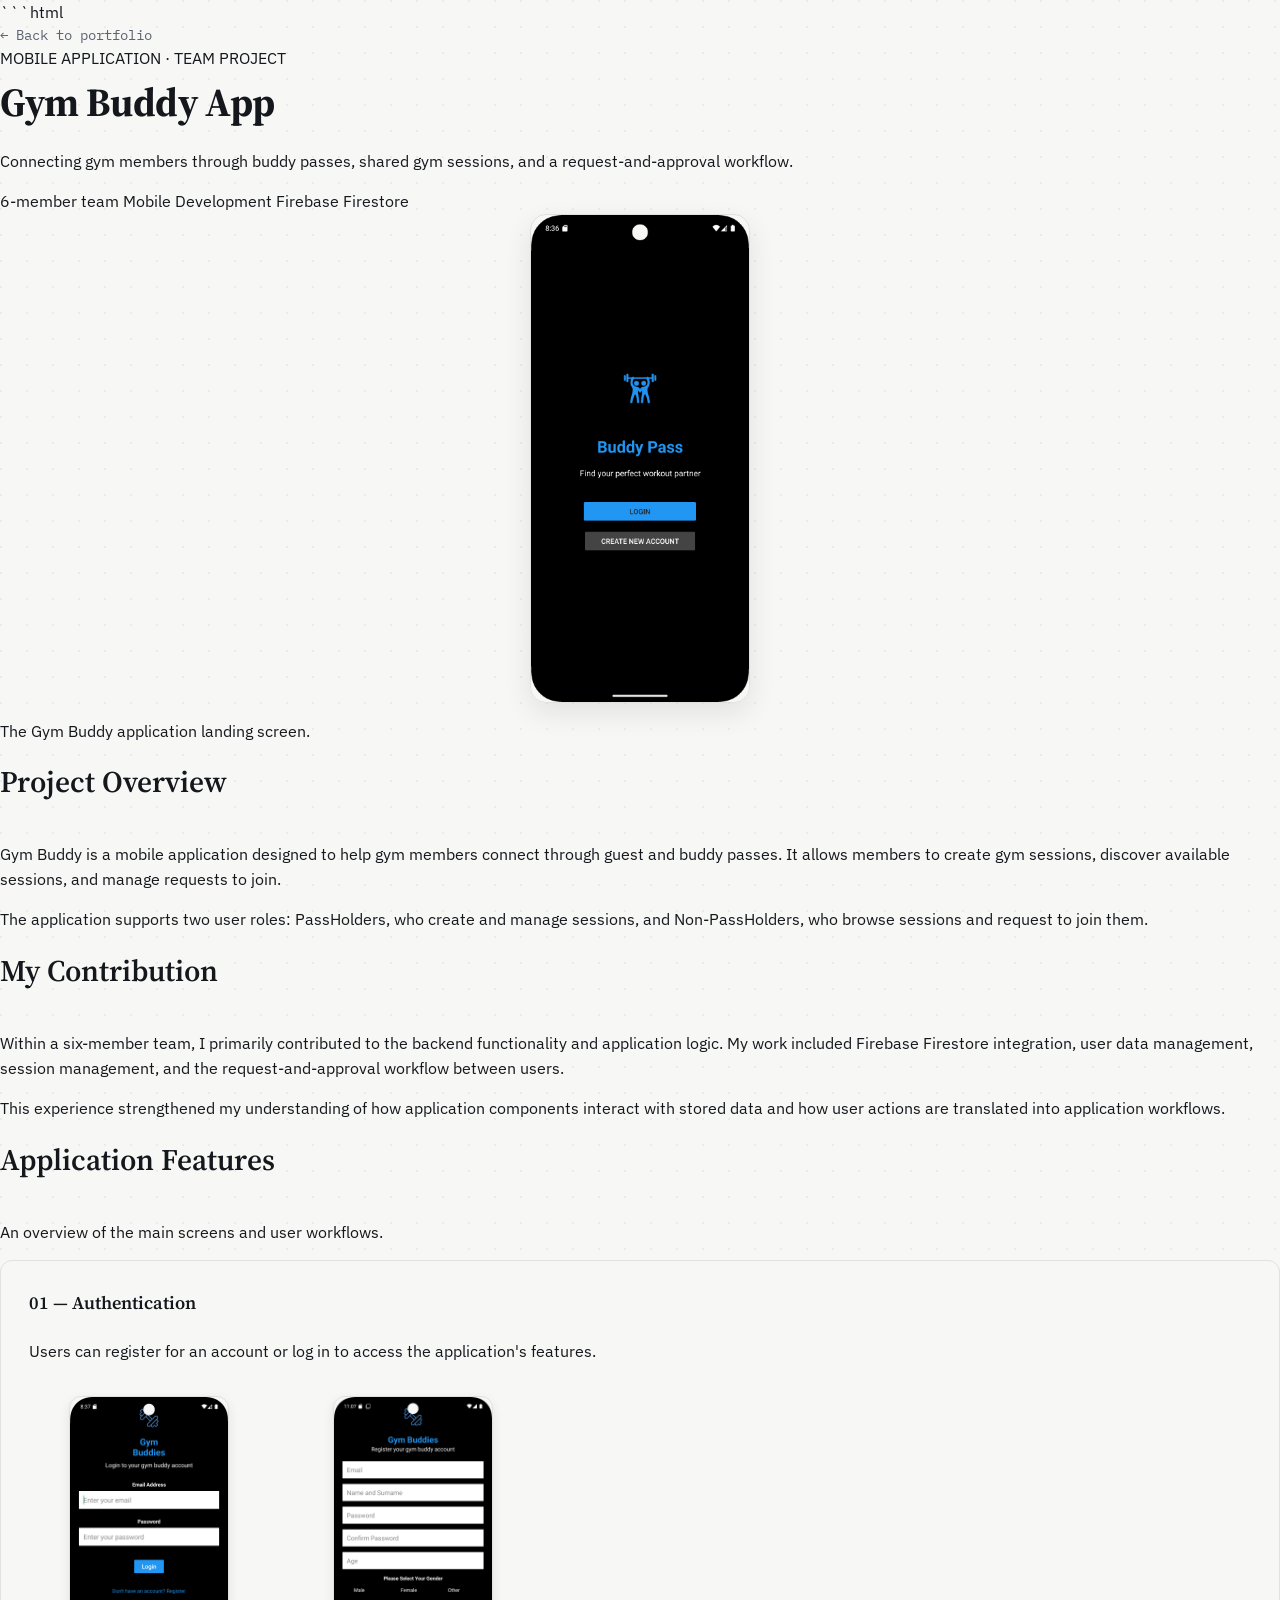
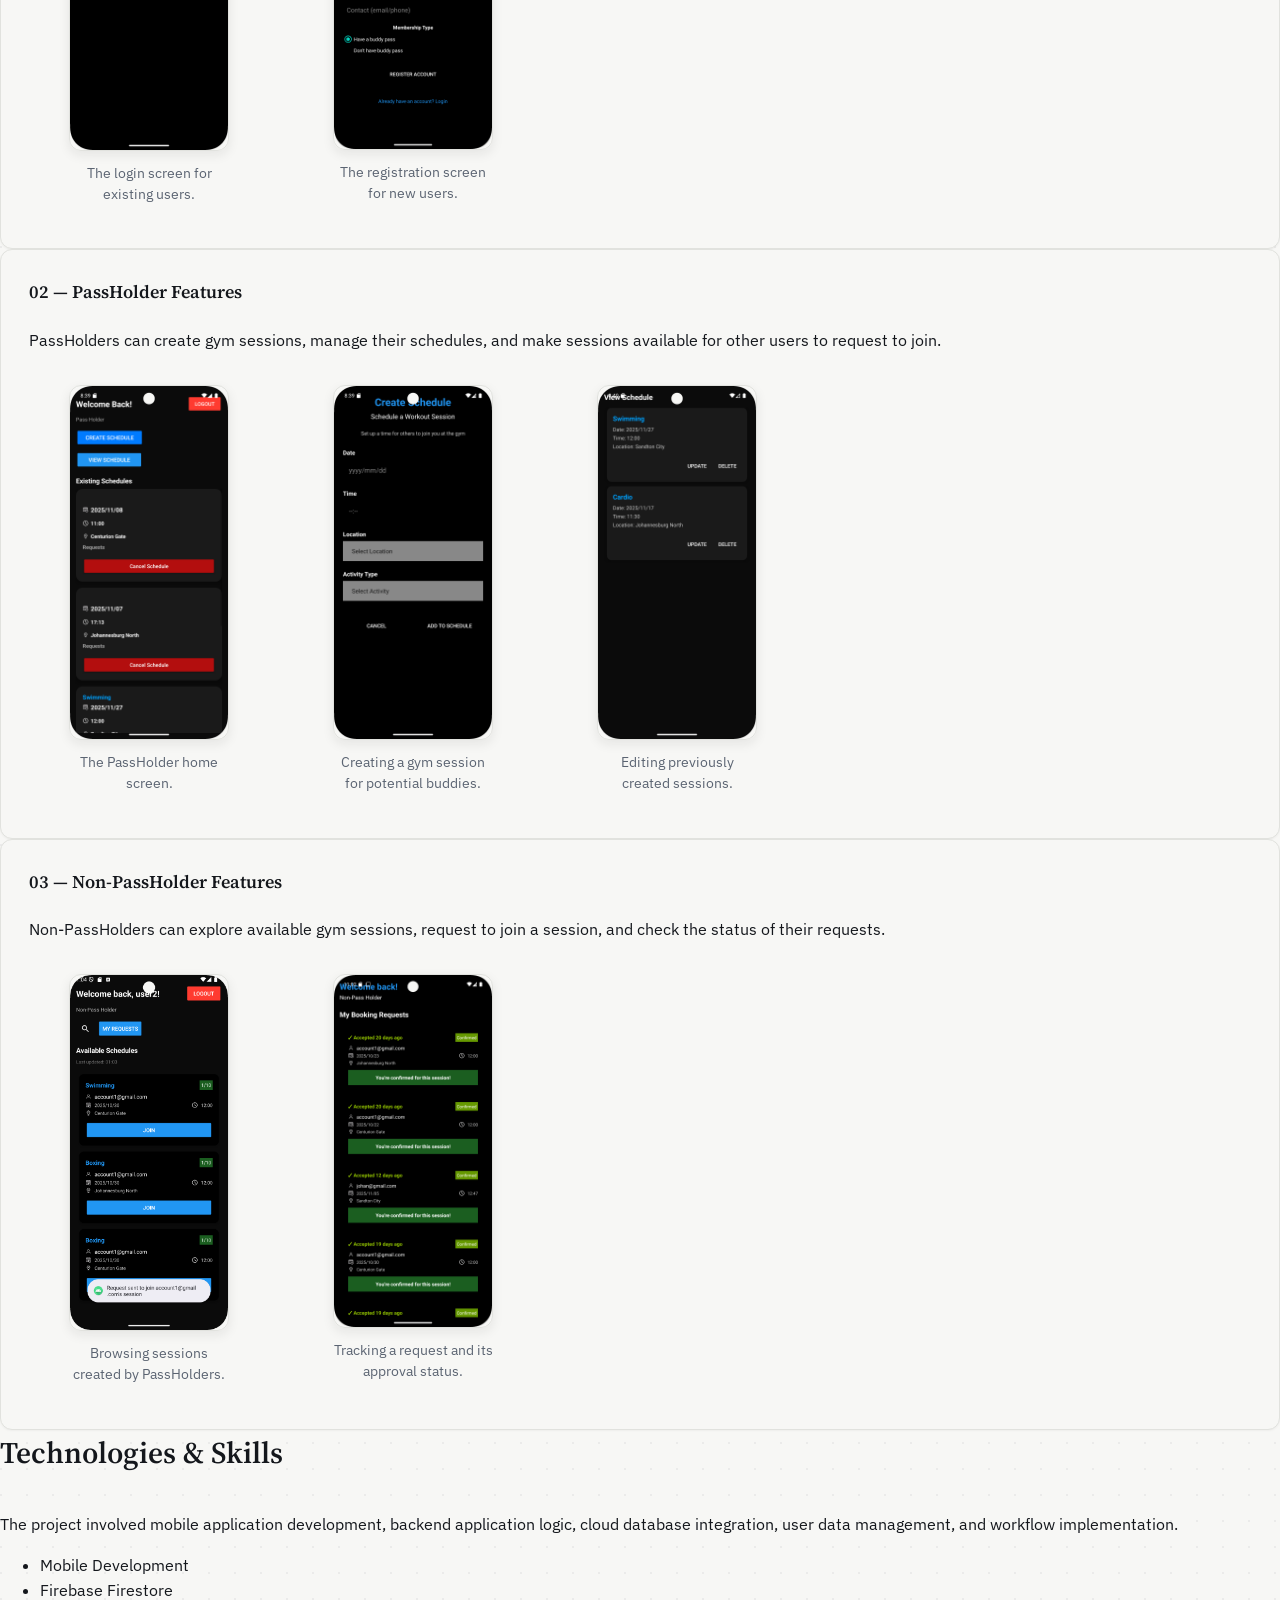
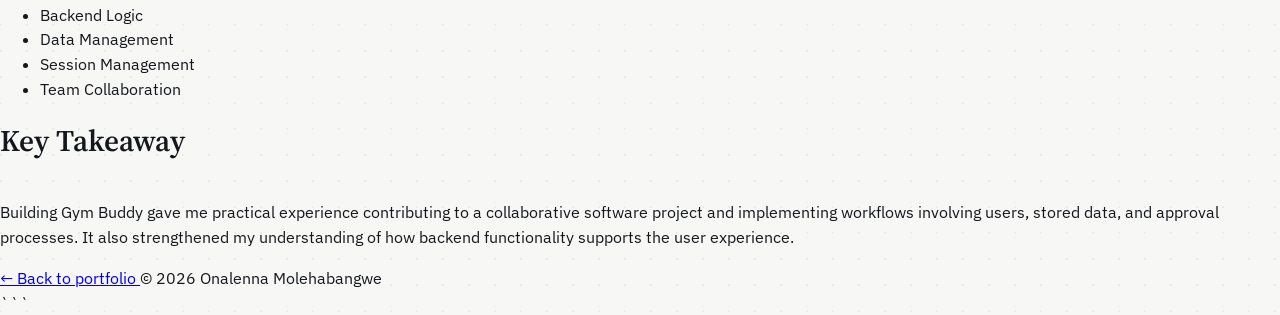
==== commit 2985f229: "Refactor gymbuddy.html for better structure and content Updated the Gym Buddy App HTML structure, ad" ====
--- a/gymbuddy.html
+++ b/gymbuddy.html
@@ -1,105 +1,256 @@
+```html
 <!DOCTYPE html>
 <html lang="en">
 <head>
-<meta charset="UTF-8">
-<meta name="viewport" content="width=device-width, initial-scale=1.0">
-<title>Gym Buddy App — Onalenna Molehabangwe</title>
-<link rel="preconnect" href="https://fonts.googleapis.com">
-<link rel="preconnect" href="https://fonts.gstatic.com" crossorigin>
-<link href="https://fonts.googleapis.com/css2?family=Source+Serif+4:opsz,wght@8..60,500;8..60,600;8..60,700&family=IBM+Plex+Sans:wght@400;500;600&family=IBM+Plex+Mono:wght@400;500&display=swap" rel="stylesheet">
-<link rel="stylesheet" href="gymbuddy.css">
+  <meta charset="UTF-8">
+  <meta name="viewport" content="width=device-width, initial-scale=1.0">
+
+  <title>Gym Buddy App | Onalenna Molehabangwe</title>
+
+  <meta
+    name="description"
+    content="A team-developed mobile application for gym buddy passes, session scheduling, and join-request management."
+  >
+
+  <link rel="preconnect" href="https://fonts.googleapis.com">
+  <link rel="preconnect" href="https://fonts.gstatic.com" crossorigin>
+
+  <link
+    href="https://fonts.googleapis.com/css2?family=Source+Serif+4:opsz,wght@8..60,500;8..60,600;8..60,700&family=IBM+Plex+Sans:wght@400;500;600&family=IBM+Plex+Mono:wght@400;500&display=swap"
+    rel="stylesheet"
+  >
+
+  <link rel="stylesheet" href="gymbuddy.css">
 </head>
+
 <body>
 
-<div class="wrap top-nav">
-  <a class="back-link" href="index.html">← Back to portfolio</a>
-</div>
-
-<header class="hero">
-  <div class="wrap">
-    <span class="tag-domain tag-mobile">MOBILE · TEAM PROJECT · 6 MEMBERS</span>
-    <h1>Gym Buddy App</h1>
-    <p class="lede">
-      Gym Buddy is a mobile application designed to help gym members connect through guest and buddy passes, making it easier to create, manage, and join gym sessions.
-    </p>
-
-    <h2 class="sub-heading">My contribution</h2>
-    <p class="body-text">
-      I primarily worked on the backend of the application, including application logic, Firebase Firestore integration, user data management, session management, and the request-and-approval functionality between users.
-    </p>
-
-    <img src="homepage.png" alt="Gym Buddy landing screen" class="hero-picture">
-  </div>
-</header>
-
-<section id="functions" class="section">
-  <div class="wrap">
-    <h2>The application</h2>
-
-    <div class="functions-grid">
+  <main class="project-page">
+
+    <a class="back-link" href="index.html">
+      ← Back to portfolio
+    </a>
+
+    <header class="project-header">
+
+      <span class="project-label">
+        MOBILE APPLICATION · TEAM PROJECT
+      </span>
+
+      <h1>Gym Buddy App</h1>
+
+      <p class="project-subtitle">
+        Connecting gym members through buddy passes, shared gym
+        sessions, and a request-and-approval workflow.
+      </p>
+
+      <div class="project-meta">
+        <span>6-member team</span>
+        <span>Mobile Development</span>
+        <span>Firebase Firestore</span>
+      </div>
+
+      <img
+        src="homepage.png"
+        alt="Gym Buddy application landing screen"
+        class="hero-picture"
+      >
+
+      <p class="image-caption">
+        The Gym Buddy application landing screen.
+      </p>
+
+    </header>
+
+    <section class="project-section">
+
+      <h2>Project Overview</h2>
+
+      <p>
+        Gym Buddy is a mobile application designed to help gym members
+        connect through guest and buddy passes. It allows members to
+        create gym sessions, discover available sessions, and manage
+        requests to join.
+      </p>
+
+      <p>
+        The application supports two user roles: PassHolders, who create
+        and manage sessions, and Non-PassHolders, who browse sessions
+        and request to join them.
+      </p>
+
+    </section>
+
+    <section class="project-section">
+
+      <h2>My Contribution</h2>
+
+      <p>
+        Within a six-member team, I primarily contributed to the
+        backend functionality and application logic. My work included
+        Firebase Firestore integration, user data management, session
+        management, and the request-and-approval workflow between users.
+      </p>
+
+      <p>
+        This experience strengthened my understanding of how application
+        components interact with stored data and how user actions are
+        translated into application workflows.
+      </p>
+
+    </section>
+
+    <section class="project-section" id="functions">
+
+      <h2>Application Features</h2>
+
+      <p class="section-intro">
+        An overview of the main screens and user workflows.
+      </p>
 
       <article class="functions-card">
-        <h3>Authentication</h3>
+
+        <h3>01 — Authentication</h3>
+
+        <p>
+          Users can register for an account or log in to access
+          the application's features.
+        </p>
 
         <div class="shot-row">
-          <figure class="shot">
-            <img src="login.png" alt="Login screen">
-            <figcaption>Users can securely log in to their existing account or create a new account through the registration page.</figcaption>
-          </figure>
-
-          <figure class="shot">
-            <img src="register.png" alt="Registration screen">
-            <figcaption>New users can register an account to access the application.</figcaption>
-          </figure>
+
+          <figure class="shot">
+            <img src="login.png" alt="Gym Buddy login screen">
+            <figcaption>
+              The login screen for existing users.
+            </figcaption>
+          </figure>
+
+          <figure class="shot">
+            <img src="register.png" alt="Gym Buddy registration screen">
+            <figcaption>
+              The registration screen for new users.
+            </figcaption>
+          </figure>
+
         </div>
+
       </article>
 
       <article class="functions-card">
-        <h3>PassHolder page</h3>
+
+        <h3>02 — PassHolder Features</h3>
+
+        <p>
+          PassHolders can create gym sessions, manage their schedules,
+          and make sessions available for other users to request to join.
+        </p>
 
         <div class="shot-row">
+
           <figure class="shot">
             <img src="PassHolder.png" alt="PassHolder home screen">
-            <figcaption>The PassHolder account is for gym members who want to invite a buddy to the gym.</figcaption>
-          </figure>
-
-          <figure class="shot">
-            <img src="CreateSchedules.png" alt="Create schedule screen">
-            <figcaption>The PassHolder can create sessions that their buddies can request to join.</figcaption>
-          </figure>
-
-          <figure class="shot">
-            <img src="EditSchedule.png" alt="Edit schedule screen">
-            <figcaption>The PassHolder can also edit sessions they've previously created.</figcaption>
-          </figure>
+            <figcaption>
+              The PassHolder home screen.
+            </figcaption>
+          </figure>
+
+          <figure class="shot">
+            <img src="CreateSchedules.png" alt="Create gym session screen">
+            <figcaption>
+              Creating a gym session for potential buddies.
+            </figcaption>
+          </figure>
+
+          <figure class="shot">
+            <img src="EditSchedule.png" alt="Edit gym session screen">
+            <figcaption>
+              Editing previously created sessions.
+            </figcaption>
+          </figure>
+
         </div>
+
       </article>
 
       <article class="functions-card">
-        <h3>Non-PassHolder page</h3>
+
+        <h3>03 — Non-PassHolder Features</h3>
+
+        <p>
+          Non-PassHolders can explore available gym sessions,
+          request to join a session, and check the status of their requests.
+        </p>
 
         <div class="shot-row">
+
           <figure class="shot">
             <img src="NonPassHolder.png" alt="Non-PassHolder home screen">
-            <figcaption>This page displays sessions created by the PassHolder and lets the Non-PassHolder request to join a preferred session.</figcaption>
-          </figure>
-
-          <figure class="shot">
-            <img src="RequestStatus.png" alt="Request status screen">
-            <figcaption>This page shows the status of a join request. Once the PassHolder approves it, the status updates.</figcaption>
-          </figure>
+            <figcaption>
+              Browsing sessions created by PassHolders.
+            </figcaption>
+          </figure>
+
+          <figure class="shot">
+            <img src="RequestStatus.png" alt="Gym session request status screen">
+            <figcaption>
+              Tracking a request and its approval status.
+            </figcaption>
+          </figure>
+
         </div>
+
       </article>
 
-    </div>
-  </div>
-</section>
-
-<footer class="footer">
-  <div class="wrap">
-    <p>© 2026 Onalenna Molehabangwe</p>
-  </div>
-</footer>
+    </section>
+
+    <section class="project-section">
+
+      <h2>Technologies &amp; Skills</h2>
+
+      <p>
+        The project involved mobile application development,
+        backend application logic, cloud database integration,
+        user data management, and workflow implementation.
+      </p>
+
+      <ul class="stack">
+        <li>Mobile Development</li>
+        <li>Firebase Firestore</li>
+        <li>Backend Logic</li>
+        <li>Data Management</li>
+        <li>Session Management</li>
+        <li>Team Collaboration</li>
+      </ul>
+
+    </section>
+
+    <section class="project-section">
+
+      <h2>Key Takeaway</h2>
+
+      <p>
+        Building Gym Buddy gave me practical experience contributing
+        to a collaborative software project and implementing workflows
+        involving users, stored data, and approval processes. It also
+        strengthened my understanding of how backend functionality
+        supports the user experience.
+      </p>
+
+    </section>
+
+    <footer class="project-footer">
+      <a class="link" href="index.html">
+        ← Back to portfolio
+      </a>
+
+      <span class="footer-note">
+        © 2026 Onalenna Molehabangwe
+      </span>
+    </footer>
+
+  </main>
 
 </body>
 </html>
+```
--- a/gymbuddy.css
+++ b/gymbuddy.css
@@ -19,10 +19,6 @@
   box-sizing: border-box;
 }
 
-html {
-  scroll-behavior: smooth;
-}
-
 body {
   margin: 0;
   background-color: var(--paper);
@@ -34,160 +30,31 @@
   -webkit-font-smoothing: antialiased;
 }
 
-a {
-  color: inherit;
-}
-
 .wrap {
   max-width: 860px;
   margin: 0 auto;
   padding: 0 28px;
 }
 
-/* --- Availability badge --- */
-.badge-pill {
-  display: block;
-  font-family: var(--font-body);
-  font-weight: 500;
+/* --- Back nav --- */
+.top-nav {
+  padding-top: 28px;
+}
+
+.back-link {
+  font-family: var(--font-mono);
   font-size: 13.5px;
+  color: var(--slate);
+  text-decoration: none;
+}
+
+.back-link:hover {
   color: var(--accent);
-  background: var(--accent-soft);
-  padding: 7px 14px;
-  border-radius: 20px;
-  width: fit-content;
-  margin: 0 auto;
 }
 
 /* --- Hero --- */
 .hero {
-  padding: 100px 0 56px;
-}
-
-.hero-row {
-  display: flex;
-  align-items: center;
-  justify-content: center;
-  gap: 22px;
-  margin-top: 22px;
-  text-align: center;
-}
-
-h1 {
-  font-family: var(--font-display);
-  font-weight: 700;
-  font-size: clamp(32px, 4.2vw, 44px);
-  margin: 0 0 6px 0;
-  letter-spacing: -0.01em;
-}
-
-.role {
-  font-family: var(--font-mono);
-  font-size: 15px;
-  color: var(--slate);
-  margin: 0;
-}
-
-.lede {
-  font-size: 17px;
-  color: var(--ink-soft);
-  max-width: 620px;
-  margin: 28px auto 0;
-}
-
-.cta-row {
-  display: flex;
-  gap: 12px;
-  margin-top: 32px;
-  flex-wrap: wrap;
-  justify-content: center;
-}
-
-.btn {
-  font-family: var(--font-body);
-  font-weight: 500;
-  font-size: 15px;
-  text-decoration: none;
-  padding: 11px 20px;
-  border-radius: 8px;
-  border: 1px solid transparent;
-  transition: transform 0.12s ease, background 0.12s ease, border-color 0.12s ease;
-  display: inline-block;
-}
-
-.btn:hover {
-  transform: translateY(-1px);
-}
-
-.btn-primary {
-  background: var(--ink);
-  color: var(--paper);
-}
-
-.btn-primary:hover {
-  background: var(--accent);
-}
-
-.btn-secondary {
-  background: transparent;
-  color: var(--ink);
-  border-color: var(--border);
-}
-
-.btn-secondary:hover {
-  border-color: var(--accent);
-  color: var(--accent);
-}
-
-/* --- Sections --- */
-.section {
-  padding: 96px 0 88px;
-}
-
-.section-alt {
-  background: var(--paper-alt);
-  border-top: 1px solid var(--border);
-}
-
-h2 {
-  font-family: var(--font-display);
-  font-weight: 600;
-  font-size: clamp(24px, 3vw, 30px);
-  margin: 0 0 8px 0;
-}
-
-.section-intro {
-  color: var(--slate);
-  font-size: 15px;
-  margin: 0 0 36px 0;
-}
-
-/* --- Project cards --- */
-.cards {
-  display: flex;
-  flex-direction: column;
-  gap: 20px;
-}
-
-.card {
-  background: var(--paper);
-  border: 1px solid var(--border);
-  border-radius: 12px;
-  padding: 32px;
-  box-shadow: 0 1px 2px rgba(20, 23, 28, 0.04);
-  transition: box-shadow 0.15s ease, transform 0.15s ease, border-color 0.15s ease;
-}
-
-.card:hover {
-  box-shadow: 0 10px 28px rgba(20, 23, 28, 0.09);
-  transform: translateY(-3px);
-  border-color: #D7D9D3;
-}
-
-.card-top {
-  display: flex;
-  align-items: center;
-  gap: 12px;
-  margin-bottom: 14px;
+  padding: 32px 0 64px;
 }
 
 .tag-domain {
@@ -197,11 +64,8 @@
   padding: 4px 9px;
   border-radius: 5px;
   font-weight: 500;
-}
-
-.tag-ml {
-  background: var(--accent-soft);
-  color: var(--accent);
+  display: inline-block;
+  margin-bottom: 18px;
 }
 
 .tag-mobile {
@@ -209,98 +73,38 @@
   color: var(--teal);
 }
 
-.team-note {
-  font-family: var(--font-mono);
-  font-size: 12.5px;
-  color: var(--slate);
-}
-
-.card h3 {
+h1 {
+  font-family: var(--font-display);
+  font-weight: 700;
+  font-size: clamp(30px, 4vw, 40px);
+  margin: 0 0 16px 0;
+  letter-spacing: -0.01em;
+}
+
+.lede {
+  font-size: 17px;
+  color: var(--ink-soft);
+  max-width: 620px;
+  margin: 0 0 40px 0;
+}
+
+.sub-heading {
   font-family: var(--font-display);
   font-weight: 600;
   font-size: 20px;
-  margin: 0 0 12px 0;
-}
-
-.card p {
-  color: var(--ink-soft);
-  font-size: 15.5px;
-  margin: 0 0 20px 0;
-  max-width: 640px;
-}
-
-.stack {
-  list-style: none;
-  display: flex;
-  flex-wrap: wrap;
-  gap: 8px;
-  padding: 0;
-  margin: 0 0 22px 0;
-}
-
-.stack li {
-  font-family: var(--font-mono);
-  font-size: 12.5px;
-  color: var(--slate);
-  background: var(--paper-alt);
-  border: 1px solid var(--border);
-  padding: 4px 10px;
-  border-radius: 5px;
-}
-
-.project-links {
-  display: flex;
-  flex-direction: column;
-  align-items: flex-start;
-  gap: 8px;
-}
-
-.card-actions {
-  display: flex;
-  flex-direction: column;
-  align-items: flex-start;
-  gap: 8px;
-}
-
-.link {
-  font-family: var(--font-body);
-  font-weight: 500;
-  font-size: 14.5px;
-  color: var(--accent);
-  text-decoration: none;
-}
-
-.link:hover {
-  text-decoration: underline;
-}
-
-.link-muted {
-  color: var(--slate);
-  pointer-events: none;
-}
-
-/* --- Gym Buddy case study (in-page detail) --- */
-.detail-title {
-  margin-top: 14px;
-}
-
-.sub-heading {
-  font-family: var(--font-display);
-  font-weight: 600;
-  font-size: 19px;
-  margin: 36px 0 10px 0;
+  margin: 0 0 10px 0;
 }
 
 .body-text {
   font-size: 15.5px;
   color: var(--ink-soft);
   max-width: 640px;
-  margin: 0 0 32px 0;
-}
-
-.detail-hero-picture {
+  margin: 0 0 36px 0;
+}
+
+.hero-picture {
   display: block;
-  margin: 0 auto 44px;
+  margin: 0 auto;
   width: 100%;
   max-width: 220px;
   height: auto;
@@ -309,9 +113,23 @@
   box-shadow: 0 10px 28px rgba(20, 23, 28, 0.09);
 }
 
+/* --- Application section --- */
+.section {
+  padding: 72px 0 96px;
+  background: var(--paper-alt);
+  border-top: 1px solid var(--border);
+}
+
+h2 {
+  font-family: var(--font-display);
+  font-weight: 600;
+  font-size: clamp(24px, 3vw, 30px);
+  margin: 0 0 36px 0;
+}
+
 .functions-grid {
-  display: grid;
-  grid-template-columns: repeat(auto-fit, minmax(260px, 1fr));
+  display: flex;
+  flex-direction: column;
   gap: 20px;
 }
 
@@ -323,28 +141,29 @@
   box-shadow: 0 1px 2px rgba(20, 23, 28, 0.04);
 }
 
-.functions-card h4 {
+.functions-card h3 {
   font-family: var(--font-display);
   font-weight: 600;
-  font-size: 17px;
+  font-size: 18px;
   margin: 0 0 22px 0;
-  text-align: center;
+}
+
+.shot-row {
+  display: flex;
+  flex-wrap: wrap;
+  gap: 24px;
 }
 
 .shot {
-  margin: 0 0 28px 0;
   display: flex;
   flex-direction: column;
   align-items: center;
   text-align: center;
-}
-
-.shot:last-child {
-  margin-bottom: 0;
+  width: 160px;
 }
 
 .shot img {
-  width: 100%;
+  width: 160px;
   max-width: 160px;
   height: auto;
   border-radius: 12px;
@@ -356,42 +175,6 @@
 .shot figcaption {
   font-size: 13.5px;
   color: var(--slate);
-  max-width: 220px;
-}
-
-/* --- Contact --- */
-.contact-list {
-  display: flex;
-  flex-direction: column;
-  border-top: 1px solid var(--border);
-  margin-top: 28px;
-}
-
-.contact-row {
-  display: flex;
-  justify-content: space-between;
-  align-items: center;
-  text-decoration: none;
-  padding: 18px 4px;
-  border-bottom: 1px solid var(--border);
-  transition: padding-left 0.12s ease, color 0.12s ease;
-}
-
-.contact-row:hover {
-  padding-left: 10px;
-  color: var(--teal);
-}
-
-.contact-label {
-  font-family: var(--font-mono);
-  font-size: 13px;
-  color: var(--slate);
-}
-
-.contact-value {
-  font-family: var(--font-body);
-  font-weight: 500;
-  font-size: 15px;
 }
 
 /* --- Footer --- */
@@ -404,49 +187,23 @@
   font-size: 12.5px;
   color: var(--slate);
   margin: 0;
-}
-
-/* --- Motion & accessibility --- */
-@media (prefers-reduced-motion: reduce) {
-  html {
-    scroll-behavior: auto;
-  }
-  .btn, .contact-row, .card {
-    transition: none;
-  }
-}
-
-a:focus-visible,
-.btn:focus-visible {
-  outline: 2px solid var(--accent);
-  outline-offset: 2px;
+  text-align: center;
 }
 
 /* --- Responsive --- */
 @media (max-width: 600px) {
   .hero {
-    padding: 64px 0 48px;
-  }
-  .hero-row {
+    padding: 24px 0 48px;
+  }
+  .functions-card {
+    padding: 22px;
+  }
+  .shot-row {
     flex-direction: column;
+  }
+  .shot {
+    width: 100%;
     align-items: flex-start;
-    gap: 16px;
-  }
-  .lede {
-    margin: 24px 0 0 0;
-  }
-  .cta-row {
-    justify-content: flex-start;
-  }
-  .card {
-    padding: 24px;
-  }
-  .card:hover {
-    transform: none;
-  }
-  .contact-row {
-    flex-direction: column;
-    align-items: flex-start;
-    gap: 4px;
-  }
-}
+    text-align: left;
+  }
+}
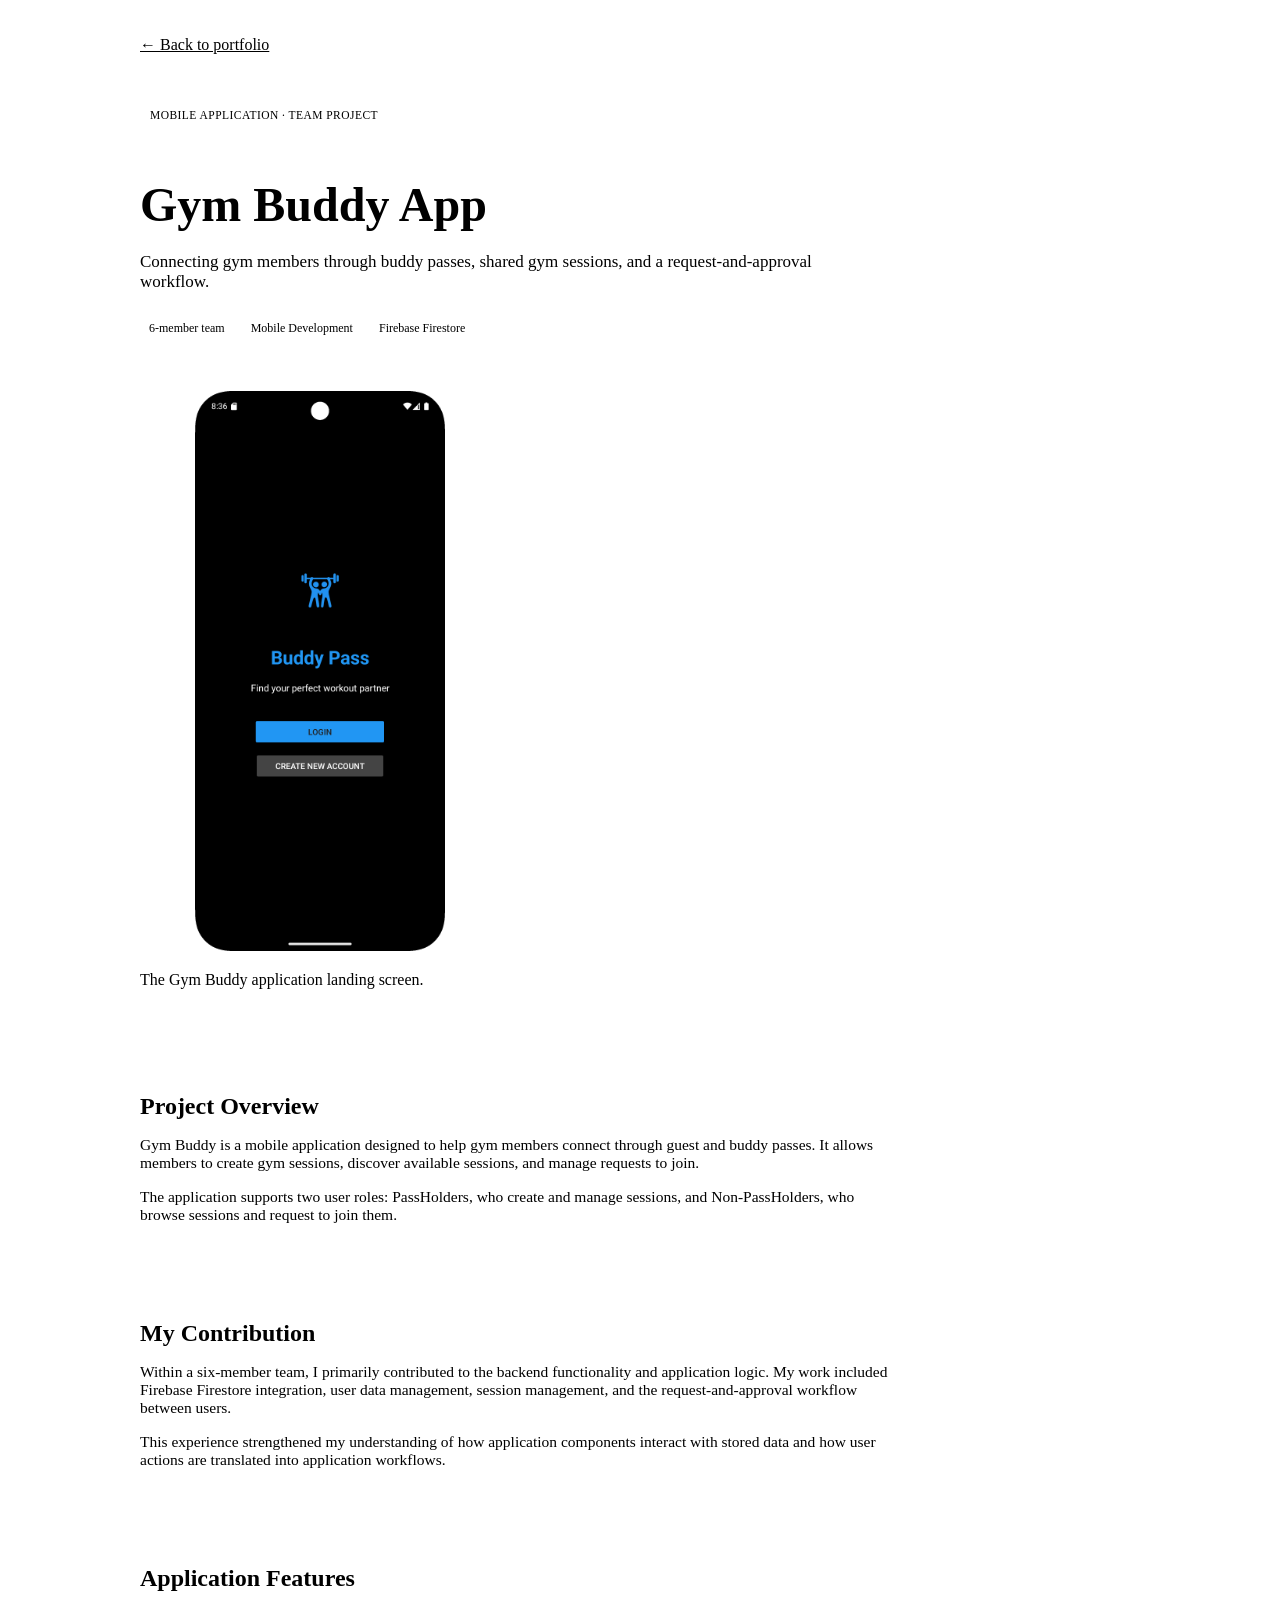
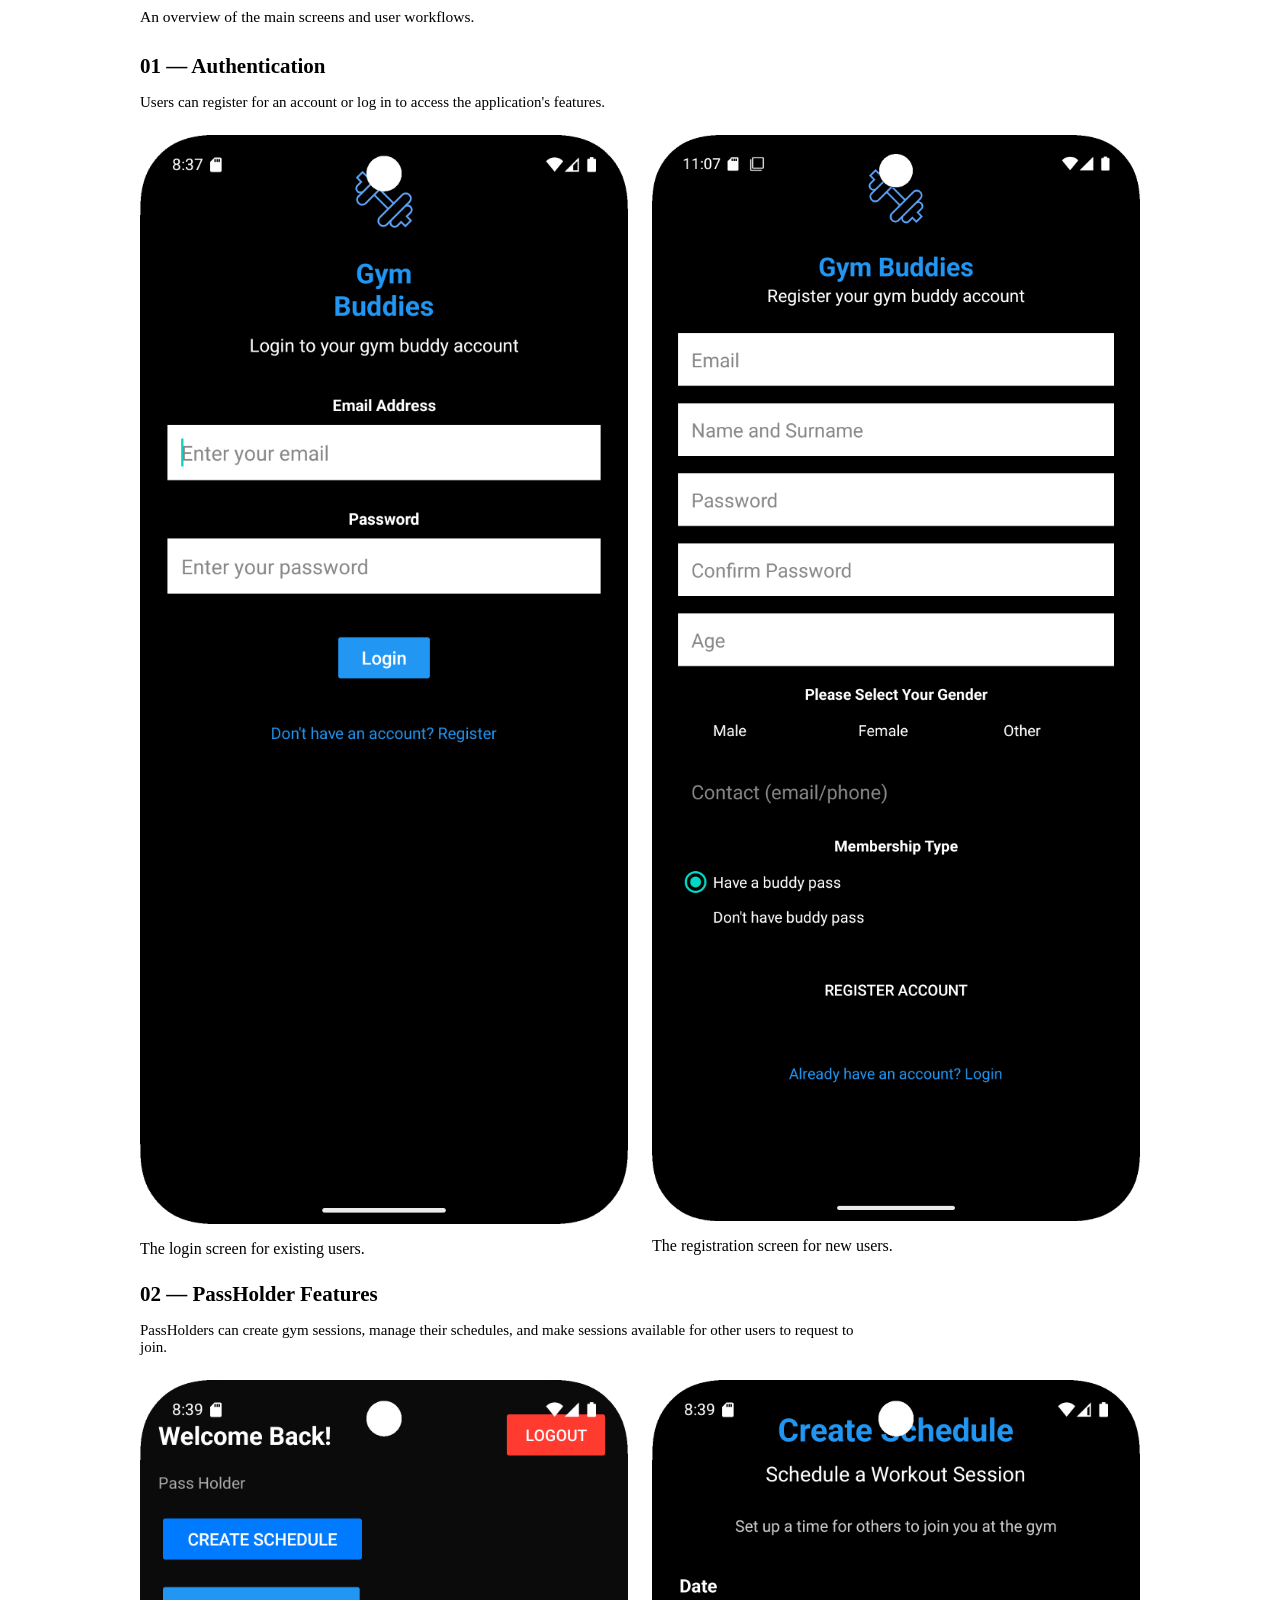
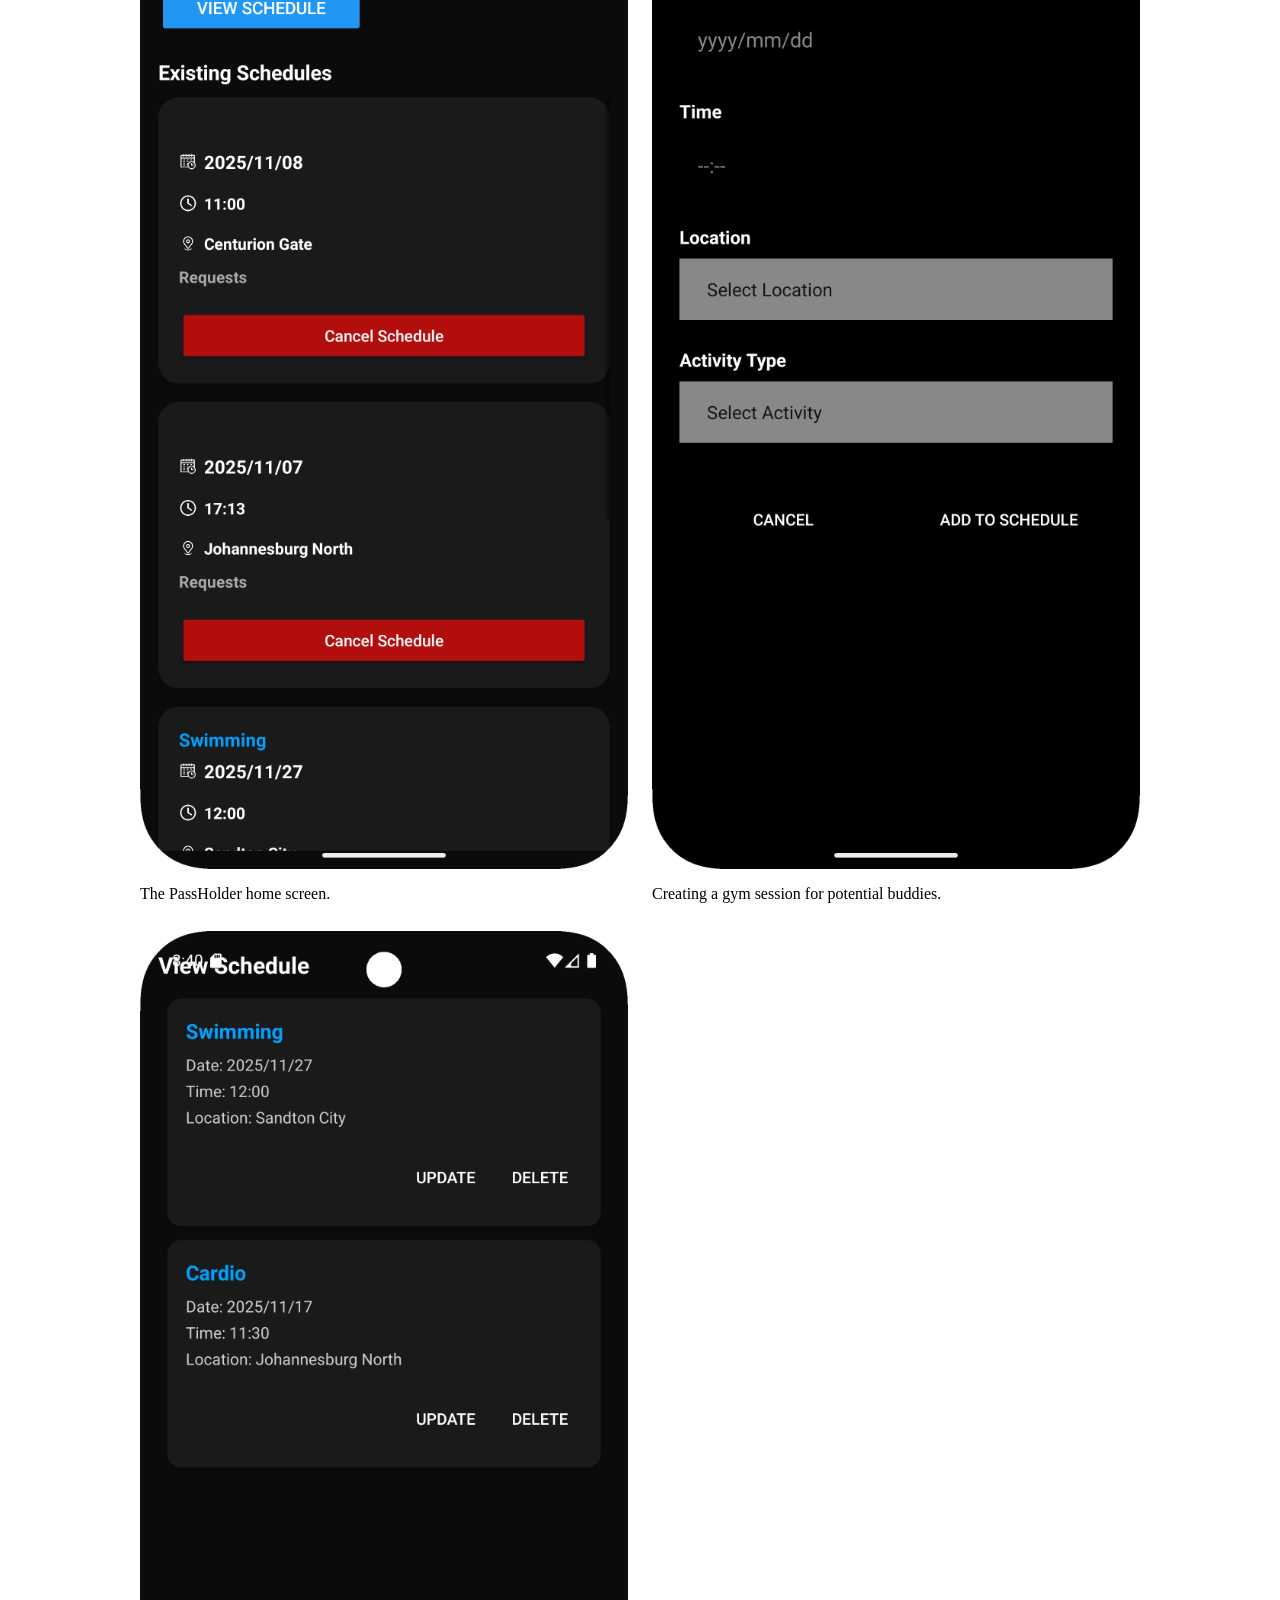
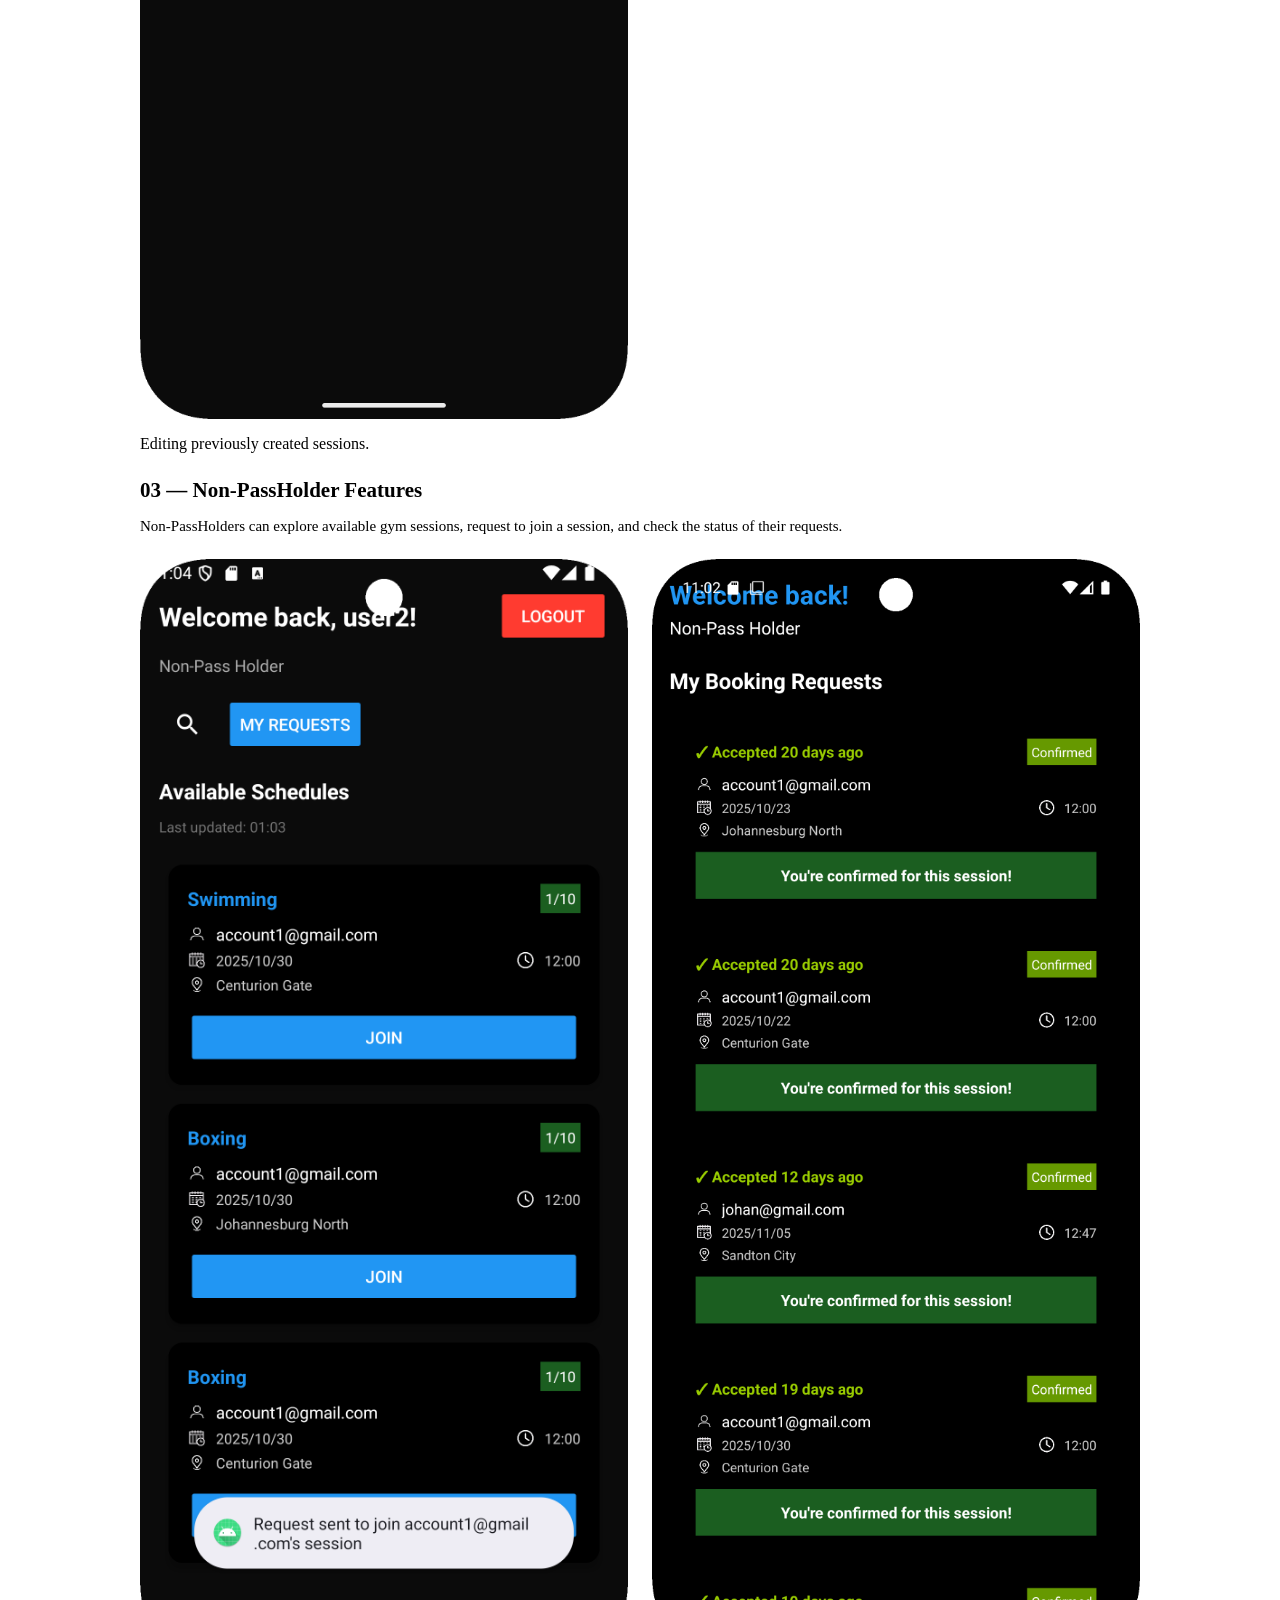
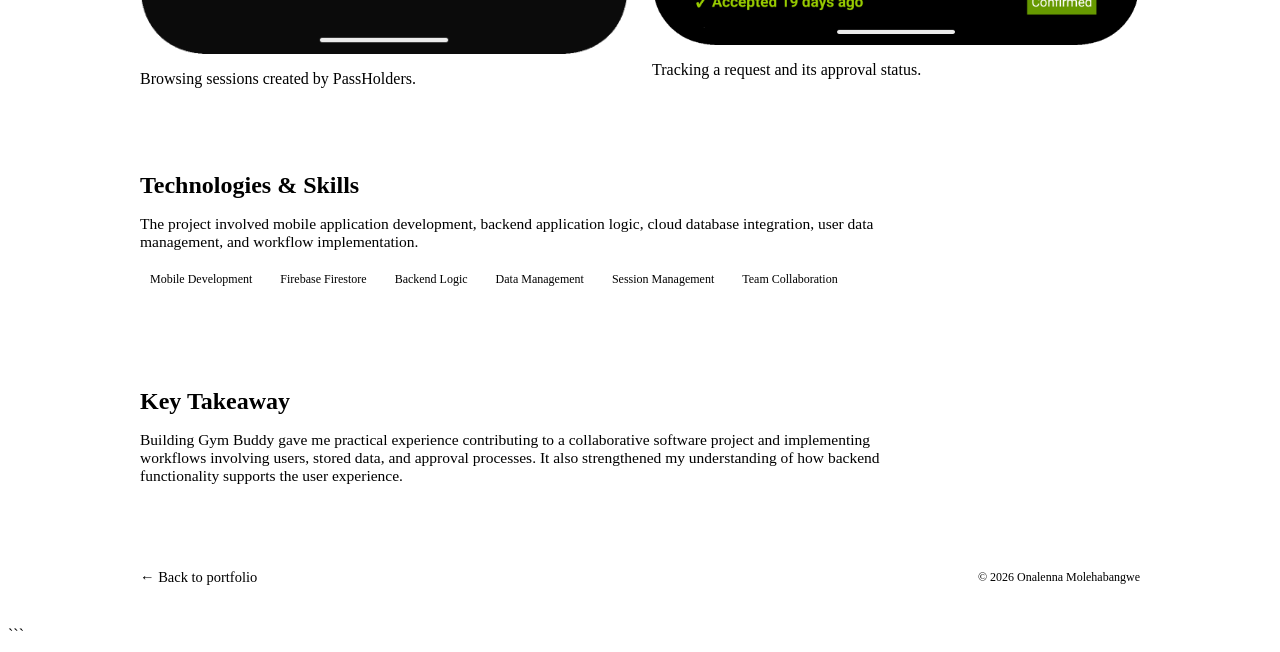
==== commit 3db92f71: "Remove code block formatting from gymbuddy.html" ====
--- a/gymbuddy.html
+++ b/gymbuddy.html
@@ -1,4 +1,3 @@
-```html
 <!DOCTYPE html>
 <html lang="en">
 <head>
--- a/gymbuddy.css
+++ b/gymbuddy.css
@@ -1,209 +1,211 @@
-:root {
-  --paper: #F7F7F5;
-  --paper-alt: #F0F1EE;
-  --ink: #14171C;
-  --ink-soft: #3A3F47;
-  --slate: #5B6472;
-  --border: #E1E2DE;
-  --accent: #2F5DE3;
-  --accent-soft: #EAEFFD;
-  --teal: #1F8A70;
-  --teal-soft: #E7F5F1;
-
-  --font-display: "Source Serif 4", serif;
-  --font-body: "IBM Plex Sans", sans-serif;
-  --font-mono: "IBM Plex Mono", monospace;
-}
-
-* {
-  box-sizing: border-box;
-}
-
-body {
-  margin: 0;
-  background-color: var(--paper);
-  background-image: radial-gradient(circle at 1px 1px, rgba(20, 23, 28, 0.05) 1px, transparent 0);
-  background-size: 26px 26px;
-  color: var(--ink);
-  font-family: var(--font-body);
-  line-height: 1.55;
-  -webkit-font-smoothing: antialiased;
-}
-
-.wrap {
-  max-width: 860px;
+
+/* --- Updated project page layout --- */
+
+html {
+  scroll-behavior: smooth;
+}
+
+.project-page {
+  max-width: 1000px;
   margin: 0 auto;
-  padding: 0 28px;
-}
-
-/* --- Back nav --- */
-.top-nav {
-  padding-top: 28px;
-}
-
-.back-link {
-  font-family: var(--font-mono);
-  font-size: 13.5px;
-  color: var(--slate);
-  text-decoration: none;
-}
-
-.back-link:hover {
+  padding: 28px;
+}
+
+.project-page .back-link {
+  display: inline-block;
+  margin-bottom: 38px;
+  color: var(--slate);
+}
+
+.project-page .back-link:hover {
   color: var(--accent);
 }
 
-/* --- Hero --- */
-.hero {
-  padding: 32px 0 64px;
-}
-
-.tag-domain {
+.project-header {
+  padding: 12px 0 48px;
+  border-bottom: 1px solid var(--border);
+}
+
+.project-label {
+  display: inline-block;
   font-family: var(--font-mono);
   font-size: 11.5px;
   letter-spacing: 0.04em;
-  padding: 4px 9px;
+  color: var(--teal);
+  background: var(--teal-soft);
+  padding: 5px 10px;
   border-radius: 5px;
-  font-weight: 500;
-  display: inline-block;
   margin-bottom: 18px;
 }
 
-.tag-mobile {
-  background: var(--teal-soft);
-  color: var(--teal);
-}
-
-h1 {
-  font-family: var(--font-display);
-  font-weight: 700;
-  font-size: clamp(30px, 4vw, 40px);
-  margin: 0 0 16px 0;
-  letter-spacing: -0.01em;
-}
-
-.lede {
+.project-header h1 {
+  max-width: 800px;
+  font-size: clamp(34px, 5vw, 48px);
+  line-height: 1.2;
+  margin-bottom: 18px;
+}
+
+.project-subtitle {
+  max-width: 700px;
   font-size: 17px;
   color: var(--ink-soft);
-  max-width: 620px;
-  margin: 0 0 40px 0;
-}
-
-.sub-heading {
-  font-family: var(--font-display);
-  font-weight: 600;
-  font-size: 20px;
-  margin: 0 0 10px 0;
-}
-
-.body-text {
+  margin: 0 0 24px;
+}
+
+.project-meta {
+  display: flex;
+  flex-wrap: wrap;
+  gap: 8px;
+  margin: 22px 0;
+}
+
+.project-meta span {
+  font-family: var(--font-mono);
+  font-size: 12px;
+  color: var(--slate);
+  background: var(--paper-alt);
+  border: 1px solid var(--border);
+  padding: 5px 9px;
+  border-radius: 5px;
+}
+
+.project-header .hero-picture {
+  width: 100%;
+  max-width: 360px;
+  max-height: 560px;
+  object-fit: contain;
+  margin: 28px 0 0;
+}
+
+.project-section {
+  padding: 40px 0;
+  border-bottom: 1px solid var(--border);
+}
+
+.project-section h2 {
+  margin: 0 0 16px;
+}
+
+.project-section > p {
+  max-width: 760px;
   font-size: 15.5px;
   color: var(--ink-soft);
-  max-width: 640px;
-  margin: 0 0 36px 0;
-}
-
-.hero-picture {
+  margin: 0 0 16px;
+}
+
+.project-section .section-intro {
+  color: var(--slate);
+  margin-bottom: 28px;
+}
+
+.project-section .functions-card {
+  margin-top: 20px;
+}
+
+.project-section .functions-card h3 {
+  font-size: 21px;
+  margin-bottom: 12px;
+}
+
+.project-section .functions-card > p {
+  max-width: 720px;
+  color: var(--ink-soft);
+  font-size: 15px;
+  margin-bottom: 24px;
+}
+
+.project-section .shot-row {
+  display: grid;
+  grid-template-columns: repeat(2, minmax(0, 1fr));
+  gap: 24px;
+}
+
+.project-section .shot {
+  width: 100%;
+  min-width: 0;
+  margin: 0;
+}
+
+.project-section .shot img {
   display: block;
-  margin: 0 auto;
   width: 100%;
-  max-width: 220px;
+  max-width: 100%;
   height: auto;
-  border-radius: 16px;
-  border: 1px solid var(--border);
-  box-shadow: 0 10px 28px rgba(20, 23, 28, 0.09);
-}
-
-/* --- Application section --- */
-.section {
-  padding: 72px 0 96px;
-  background: var(--paper-alt);
-  border-top: 1px solid var(--border);
-}
-
-h2 {
-  font-family: var(--font-display);
-  font-weight: 600;
-  font-size: clamp(24px, 3vw, 30px);
-  margin: 0 0 36px 0;
-}
-
-.functions-grid {
-  display: flex;
-  flex-direction: column;
-  gap: 20px;
-}
-
-.functions-card {
-  background: var(--paper);
-  border: 1px solid var(--border);
-  border-radius: 12px;
-  padding: 28px;
-  box-shadow: 0 1px 2px rgba(20, 23, 28, 0.04);
-}
-
-.functions-card h3 {
-  font-family: var(--font-display);
-  font-weight: 600;
-  font-size: 18px;
-  margin: 0 0 22px 0;
-}
-
-.shot-row {
+  margin-bottom: 12px;
+}
+
+.project-section .shot figcaption {
+  text-align: left;
+  line-height: 1.6;
+}
+
+.project-section .stack {
   display: flex;
   flex-wrap: wrap;
-  gap: 24px;
-}
-
-.shot {
+  gap: 8px;
+  padding: 0;
+  list-style: none;
+}
+
+.project-section .stack li {
+  font-family: var(--font-mono);
+  font-size: 12px;
+  color: var(--slate);
+  background: var(--paper-alt);
+  border: 1px solid var(--border);
+  padding: 5px 10px;
+  border-radius: 5px;
+}
+
+.project-footer {
   display: flex;
-  flex-direction: column;
+  justify-content: space-between;
   align-items: center;
-  text-align: center;
-  width: 160px;
-}
-
-.shot img {
-  width: 160px;
-  max-width: 160px;
-  height: auto;
-  border-radius: 12px;
-  border: 1px solid var(--border);
-  box-shadow: 0 4px 12px rgba(20, 23, 28, 0.08);
-  margin-bottom: 12px;
-}
-
-.shot figcaption {
-  font-size: 13.5px;
-  color: var(--slate);
-}
-
-/* --- Footer --- */
-.footer {
-  padding: 28px 0 40px;
-}
-
-.footer p {
-  font-family: var(--font-mono);
-  font-size: 12.5px;
-  color: var(--slate);
-  margin: 0;
-  text-align: center;
-}
-
-/* --- Responsive --- */
+  gap: 16px;
+  padding: 28px 0 12px;
+}
+
+.project-footer .link {
+  color: var(--accent);
+  font-size: 14.5px;
+  text-decoration: none;
+}
+
+.project-footer .link:hover {
+  text-decoration: underline;
+}
+
+.footer-note {
+  color: var(--slate);
+  font-family: var(--font-mono);
+  font-size: 12px;
+}
+
+/* --- Responsive layout --- */
+
 @media (max-width: 600px) {
-  .hero {
-    padding: 24px 0 48px;
-  }
-  .functions-card {
-    padding: 22px;
-  }
-  .shot-row {
+  .project-page {
+    padding: 24px 18px 40px;
+  }
+
+  .project-page .back-link {
+    margin-bottom: 28px;
+  }
+
+  .project-section {
+    padding: 30px 0;
+  }
+
+  .project-section .functions-card {
+    padding: 20px;
+  }
+
+  .project-section .shot-row {
+    grid-template-columns: 1fr;
+  }
+
+  .project-footer {
+    align-items: flex-start;
     flex-direction: column;
   }
-  .shot {
-    width: 100%;
-    align-items: flex-start;
-    text-align: left;
-  }
-}
+}
